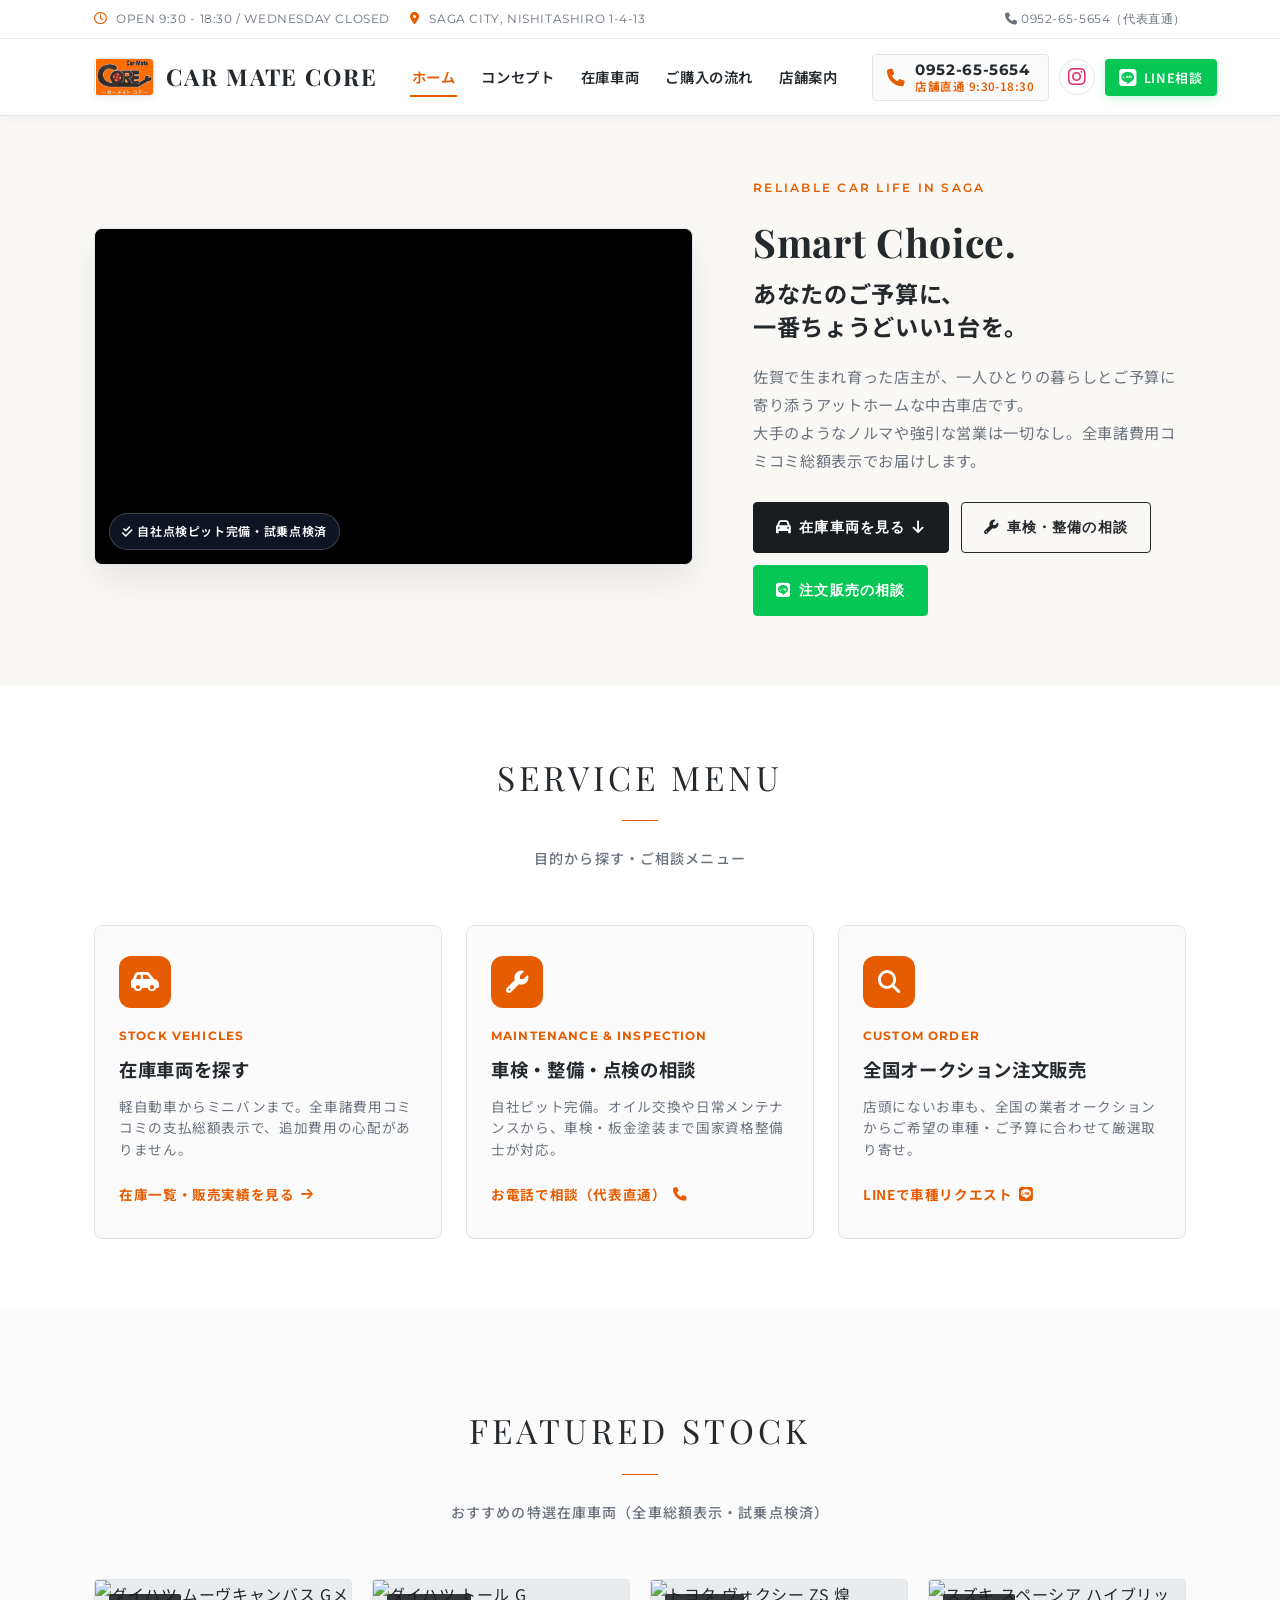
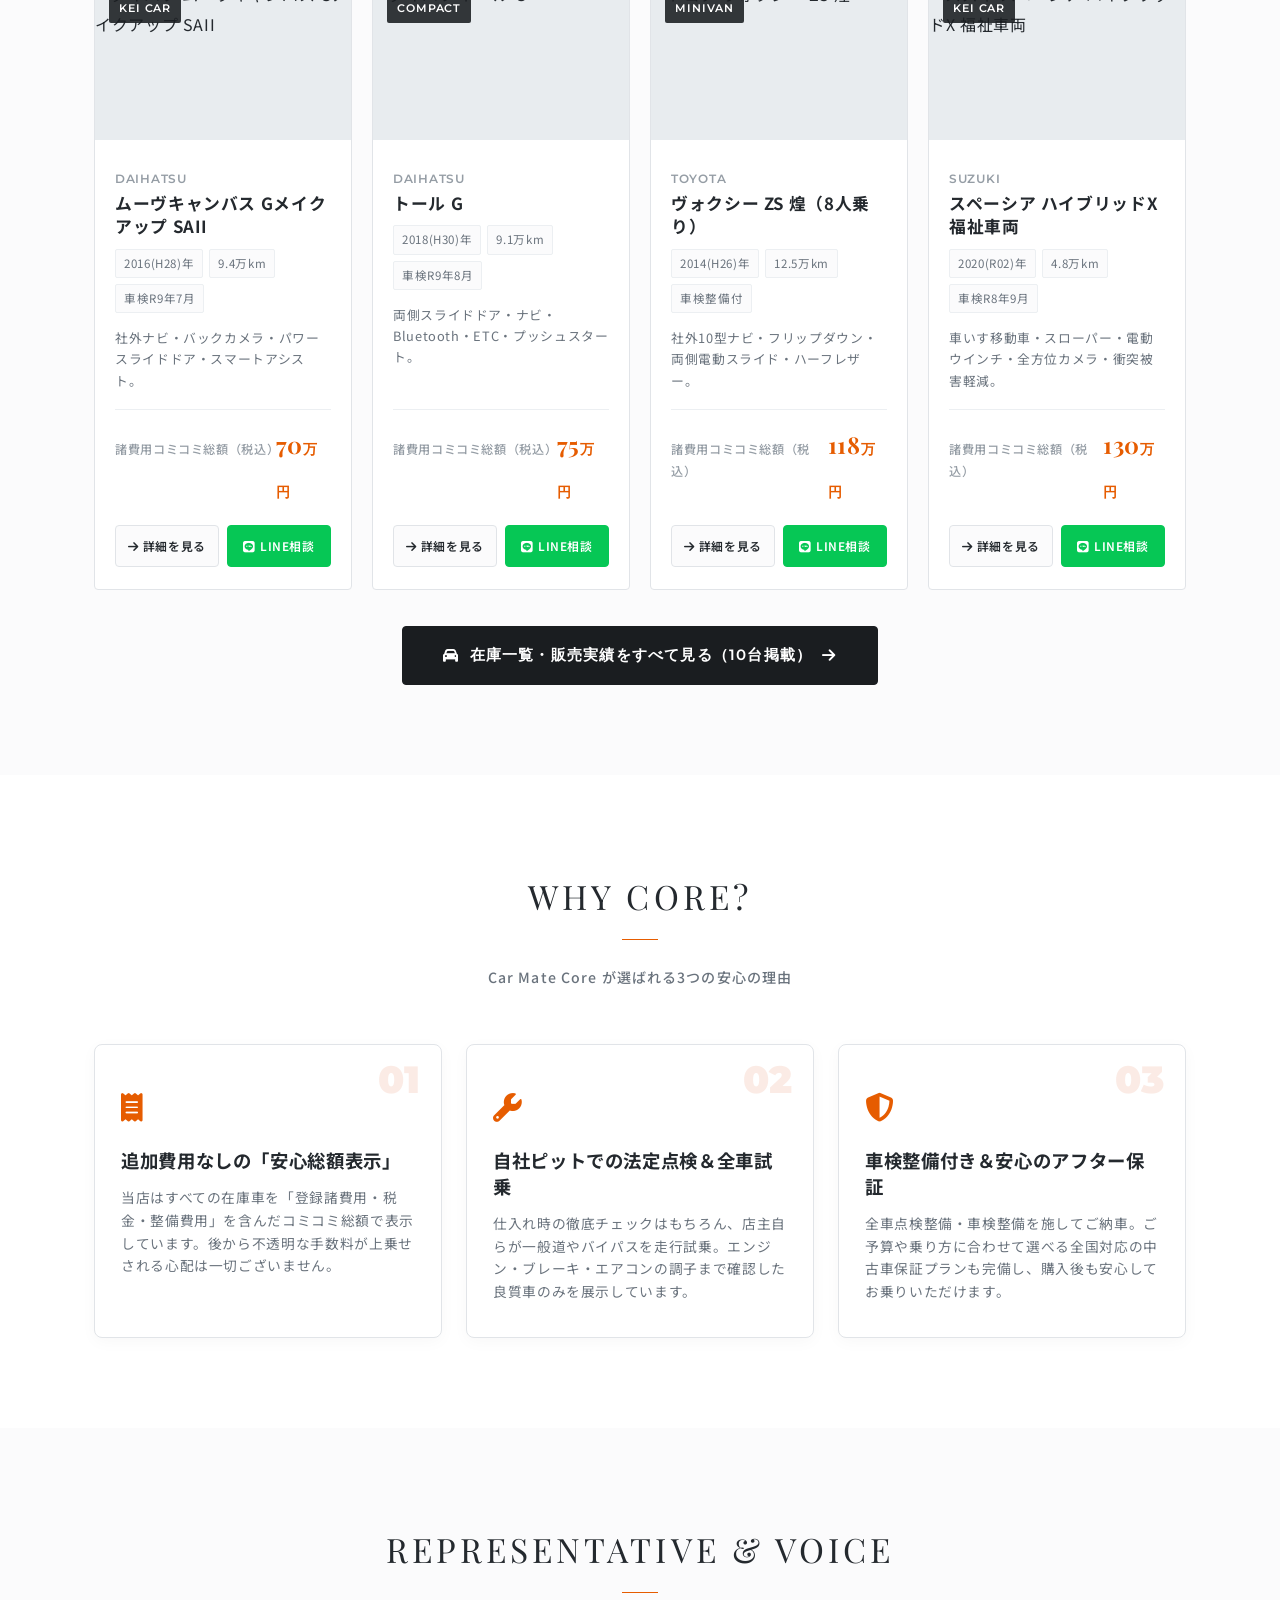
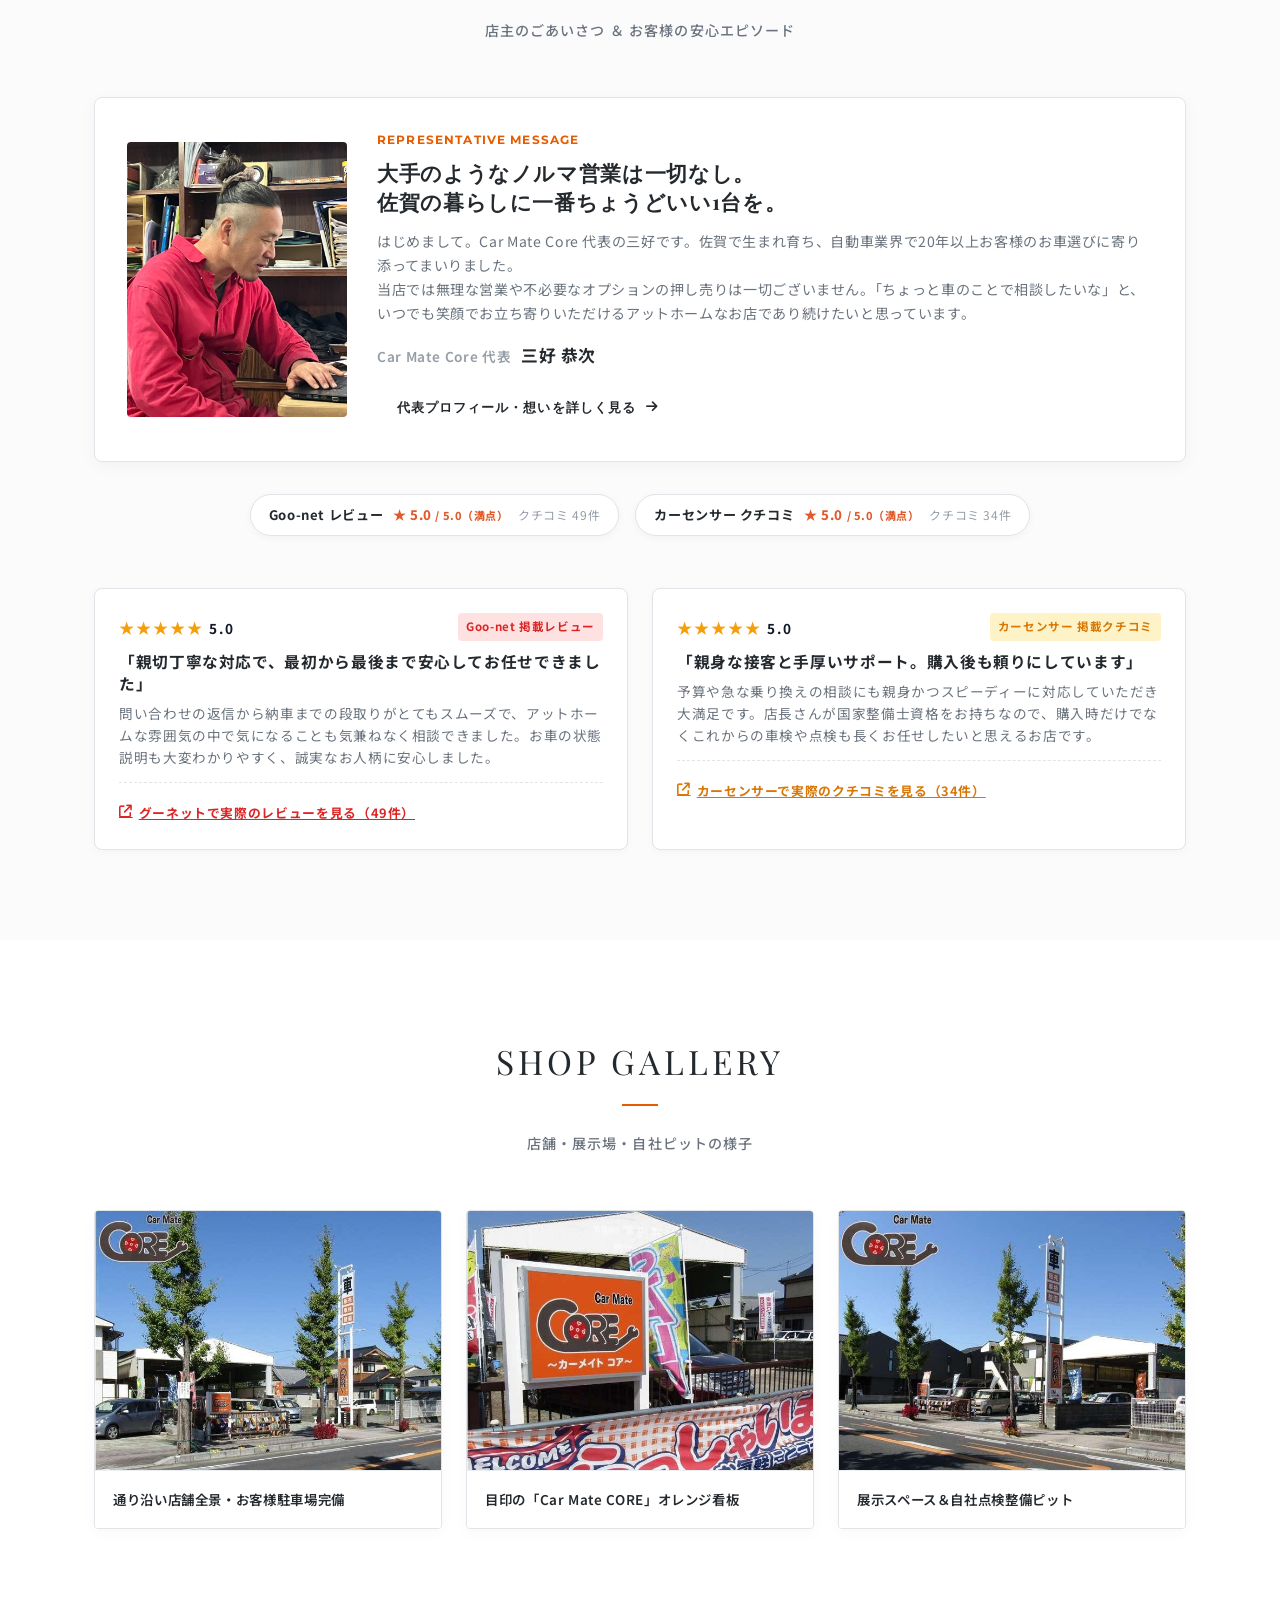
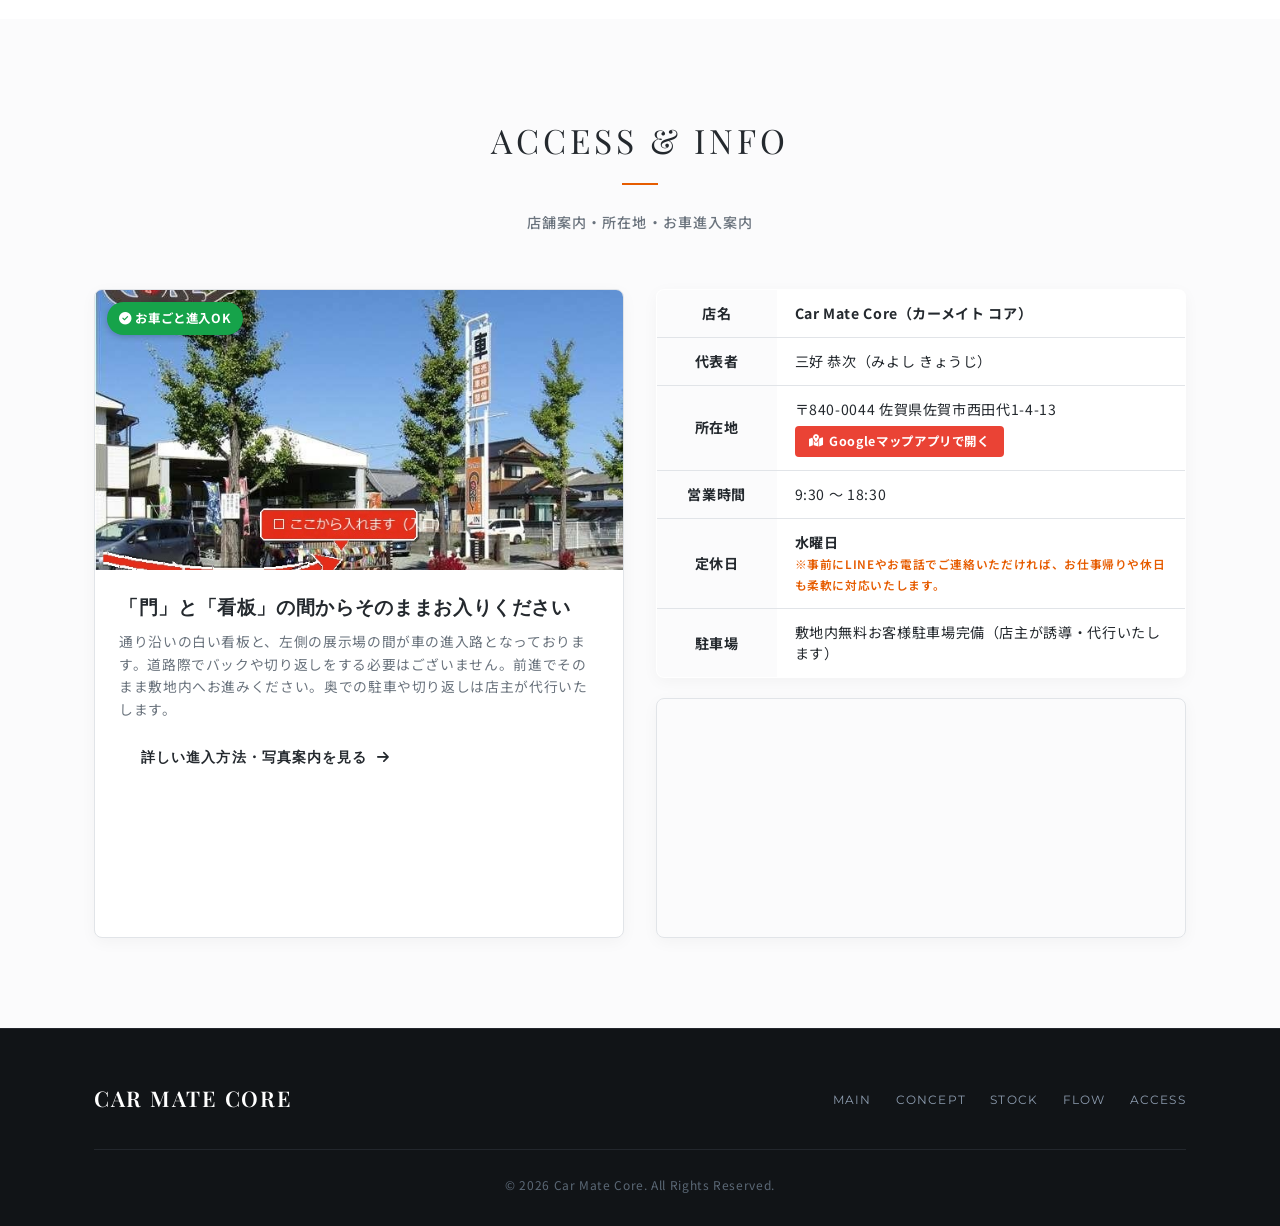
==== index.html @ 0ca4b958 "feat: unify navigation across all pages, fix PC sticky header, update phone to 0952-65-5654, and add" ====
<!DOCTYPE html>
<html lang="ja">
<head>
  <meta charset="UTF-8">
  <meta name="viewport" content="width=device-width, initial-scale=1.0">
  <title>Car Mate Core - 佐賀市の中古車販売・注文販売・車検整備</title>
  <meta name="description" content="佐賀市西田代のアットホームな中古車店 Car Mate Core（カーメイト コア）。軽自動車からファミリーカーまで、追加費用なしの安心総額と丁寧な自社点検整備でお届けします。">

  <!-- Google Fonts: Playfair Display (Serif), Montserrat (Sans), Noto Sans JP -->
  <link rel="preconnect" href="https://fonts.googleapis.com">
  <link rel="preconnect" href="https://fonts.gstatic.com" crossorigin>
  <link href="https://fonts.googleapis.com/css2?family=Montserrat:wght@300;400;500;600;700&family=Noto+Sans+JP:wght@300;400;500;700&family=Playfair+Display:ital,wght@0,400;0,600;0,700;1,400&display=swap" rel="stylesheet">

  <!-- Font Awesome 6 -->
  <link rel="stylesheet" href="https://cdnjs.cloudflare.com/ajax/libs/font-awesome/6.5.1/css/all.min.css">

  <style>

    /* Global Page Horizontal Wobble Lock */
    html, body {
      overflow-x: clip !important;
      max-width: 100% !important;
      width: 100% !important;
      overscroll-behavior-x: none !important;
    }


    /* Prevent page-level horizontal wobble / scroll bounce on mobile */
    html, body {
      overflow-x: clip !important;
      max-width: 100% !important;
      width: 100% !important;
      overscroll-behavior-x: none !important;
      touch-action: pan-y !important;
    }

    /* ========================================================
       Design Tokens & Variables (Minimal & Stylish / Reference: MOSAIC)
       ======================================================== */
    :root {
      --bg-main: #FFFFFF;
      --bg-sub: #FBFBFC;
      --bg-warm: #FAF8F5;
      --bg-dark: #1A1D20;
      
      --text-main: #24292E;
      --text-sub: #6A737D;
      --text-muted: #959DA5;
      --text-light: #FFFFFF;
      
      --accent: #E65C00;         /* Refined warm terracotta orange */
      --accent-hover: #CC5200;
      --accent-soft: #FFF4ED;
      
      --line: #E1E4E8;
      --line-subtle: #ECEFF2;
      
      --font-serif: 'Playfair Display', Georgia, serif;
      --font-en: 'Montserrat', sans-serif;
      --font-jp: 'Noto Sans JP', sans-serif;

      --container: 1140px;
      --radius-sm: 4px;
      --radius-md: 8px;
    }

    /* Base Reset */
    *, *::before, *::after {
      box-sizing: border-box;
      margin: 0;
      padding: 0;
    }

    html {
  scroll-padding-top: 90px;
  scroll-behavior: smooth;
      font-size: 16px;
      scroll-behavior: smooth;
      -webkit-font-smoothing: antialiased;
    }

    body {
      background-color: var(--bg-main);
      color: var(--text-main);
      font-family: var(--font-jp);
      font-weight: 400;
      line-height: 1.85;
      letter-spacing: 0.04em;
    }

    img, video {
      max-width: 100%;
      height: auto;
      display: block;
    }

    a {
      color: inherit;
      text-decoration: none;
      transition: all 0.25s ease;
    }

    ul, ol {
      list-style: none;
    }

    .container {
      width: 100%;
      max-width: var(--container);
      margin: 0 auto;
      padding: 0 24px;
    }

    /* Section Headers (Editorial Serif Style) */
    .section-header {
      text-align: center;
      margin-bottom: 54px;
    }

    .section-en-title {
      font-family: var(--font-serif);
      font-size: 2.1rem;
      font-weight: 400;
      letter-spacing: 0.12em;
      color: var(--text-main);
      text-transform: uppercase;
      margin-bottom: 10px;
      position: relative;
      display: inline-block;
    }

    .section-en-title::after {
      content: '';
      display: block;
      width: 36px;
      height: 1.5px;
      background: var(--accent);
      margin: 12px auto 0;
    }

    .section-jp-sub {
      font-size: 0.88rem;
      color: var(--text-sub);
      font-weight: 500;
      letter-spacing: 0.08em;
      margin-top: 14px;
    }

    /* Buttons */
    .btn {
      display: inline-flex;
      align-items: center;
      justify-content: center;
      gap: 10px;
      font-family: var(--font-en);
      font-size: 0.86rem;
      font-weight: 600;
      letter-spacing: 0.08em;
      padding: 14px 32px;
      border-radius: var(--radius-sm);
      transition: all 0.3s ease;
      cursor: pointer;
    }

    .btn-dark {
      background: var(--bg-dark);
      color: var(--text-light);
      border: 1px solid var(--bg-dark);
    }

    .btn-dark:hover {
      background: var(--accent);
      border-color: var(--accent);
      color: #fff;
    }

    .btn-outline-dark {
      background: transparent;
      color: var(--text-main);
      border: 1px solid var(--text-main);
    }

    .btn-outline-dark:hover {
      background: var(--text-main);
      color: #fff;
    }

    .btn-line {
      background: #06C755;
      color: #fff;
      border: 1px solid #06C755;
    }

    .btn-line:hover {
      background: #05AC49;
      border-color: #05AC49;
      color: #fff;
    }

    /* ========================================================
       Top Bar & Site Header
       ======================================================== */
    .top-bar {
      border-bottom: 1px solid var(--line-subtle);
      background: var(--bg-main);
      font-size: 0.76rem;
      color: var(--text-sub);
      padding: 8px 0;
      font-family: var(--font-en);
      letter-spacing: 0.05em;
    }

    .top-bar-inner {
      display: flex;
      justify-content: space-between;
      align-items: center;
    }

    .top-bar-info {
      display: flex;
      gap: 20px;
    }

    .top-bar-info span i {
      color: var(--accent);
      margin-right: 6px;
    }

    .site-header {
      background: var(--bg-main);
      position: sticky;
      top: 0;
      z-index: 1000;
      border-bottom: 1px solid var(--line);
      transition: all 0.3s ease;
    }

    .header-inner {
      display: flex;
      align-items: center;
      justify-content: space-between;
      height: 80px;
    }

    .brand-logo-wrap {
      display: flex;
      align-items: center;
      gap: 16px;
      text-decoration: none;
    }

    .brand-logo-img {
      height: 44px;
      width: auto;
      aspect-ratio: 709 / 446;
      object-fit: contain;
      border-radius: 4px;
      border: 1px solid var(--line);
      box-shadow: 0 2px 8px rgba(0,0,0,0.06);
    }

    .brand-title {
      font-family: var(--font-serif);
      font-size: 1.6rem;
      font-weight: 700;
      letter-spacing: 0.1em;
      color: var(--text-main);
      line-height: 1.15;
      white-space: nowrap;
    }

    .brand-subtitle {
      font-family: var(--font-en);
      font-size: 0.72rem;
      font-weight: 500;
      color: var(--text-sub);
      letter-spacing: 0.16em;
      text-transform: uppercase;
      display: block;
      margin-top: 2px;
    }

    /* Header Right Actions */
    .header-right-group {
      display: flex;
      align-items: center;
      gap: 14px;
    }

    /* Header Tel Box */
    .header-tel-box {
      display: flex;
      align-items: center;
      gap: 10px;
      text-decoration: none;
      padding: 7px 15px;
      border-radius: var(--radius-sm);
      border: 1px solid var(--line);
      background: var(--bg-sub);
      transition: all 0.25s ease;
    }

    .header-tel-box:hover {
      border-color: var(--accent);
      background: #FFFFFF;
    }

    .header-tel-icon {
      font-size: 1.1rem;
      color: var(--accent);
    }

    .header-tel-info {
      display: flex;
      flex-direction: column;
      line-height: 1.2;
    }

    .header-tel-num {
      font-family: var(--font-en);
      font-size: 1.05rem;
      font-weight: 700;
      color: var(--text-main);
      letter-spacing: 0.04em;
    }

    .header-tel-sub {
      font-size: 0.72rem;
      color: var(--accent);
      font-weight: 600;
      letter-spacing: 0.04em;
    }

    /* Instagram Button */
    .btn-header-insta {
      display: inline-flex;
      align-items: center;
      justify-content: center;
      width: 40px;
      height: 40px;
      border-radius: 50%;
      background: #FFFFFF;
      border: 1px solid var(--line);
      color: #E1306C;
      font-size: 1.25rem;
      transition: all 0.25s ease;
      text-decoration: none;
    }

    .btn-header-insta:hover {
      background: linear-gradient(45deg, #f09433 0%, #e6683c 25%, #dc2743 50%, #cc2366 75%, #bc1888 100%);
      color: #FFFFFF;
      border-color: transparent;
      box-shadow: 0 4px 14px rgba(225, 48, 108, 0.3);
      transform: translateY(-2px);
    }

    /* LINE Button */
    .btn-header-line {
      display: inline-flex;
      align-items: center;
      gap: 6px;
      padding: 9px 16px;
      font-size: 0.8rem;
      font-weight: 600;
      background: #06C755;
      color: #FFFFFF;
      border-radius: var(--radius-sm);
      text-decoration: none;
      transition: all 0.25s ease;
      box-shadow: 0 3px 10px rgba(6, 199, 85, 0.2);
    }

    .btn-header-line:hover {
      background: #05AB49;
      transform: translateY(-2px);
      box-shadow: 0 5px 16px rgba(6, 199, 85, 0.35);
      color: #FFFFFF;
    }

    /* Hamburger / Menu Button (Desktop & Mobile) */
    .header-menu-btn {
      display: inline-flex;
      align-items: center;
      gap: 9px;
      background: var(--bg-dark);
      color: #FFFFFF;
      border: 1px solid var(--bg-dark);
      padding: 9px 16px;
      border-radius: var(--radius-sm);
      cursor: pointer;
      font-family: var(--font-en);
      font-size: 0.8rem;
      font-weight: 600;
      letter-spacing: 0.1em;
      transition: all 0.25s ease;
    }

    .header-menu-btn:hover {
      background: var(--accent);
      border-color: var(--accent);
      transform: translateY(-2px);
    }

    .header-menu-bars {
      width: 17px;
      height: 12px;
      display: flex;
      flex-direction: column;
      justify-content: space-between;
    }

    .header-menu-bars span {
      display: block;
      width: 100%;
      height: 2px;
      background: #FFFFFF;
      border-radius: 1px;
      transition: all 0.25s ease;
    }

    /* Drawer Menu */
    .mobile-drawer {
      display: block;
      position: fixed;
      top: 0;
      right: -100%;
      width: 86%;
      max-width: 400px;
      height: 100%;
      background: #FFFFFF;
      z-index: 2000;
      box-shadow: -6px 0 32px rgba(0,0,0,0.15);
      transition: right 0.35s cubic-bezier(0.4, 0, 0.2, 1);
      padding: 28px 24px;
      overflow-y: auto;
    }

    .mobile-drawer.open {
      right: 0;
    }

    .drawer-overlay {
      display: none;
      position: fixed;
      inset: 0;
      background: rgba(0,0,0,0.5);
      z-index: 1999;
      opacity: 0;
      transition: opacity 0.3s ease;
    }

    .drawer-overlay.active {
      display: block;
      opacity: 1;
    }

    .drawer-header {
      display: flex;
      align-items: center;
      justify-content: space-between;
      padding-bottom: 16px;
      border-bottom: 1px solid var(--line);
    }

    .drawer-brand {
      font-family: var(--font-serif);
      font-size: 1.25rem;
      font-weight: 700;
      letter-spacing: 0.08em;
      color: var(--text-main);
    }

    .drawer-close-btn {
      background: none;
      border: none;
      font-size: 1.8rem;
      color: var(--text-sub);
      cursor: pointer;
      line-height: 1;
      padding: 0 4px;
      transition: color 0.2s ease;
    }

    .drawer-close-btn:hover {
      color: var(--accent);
    }

    .drawer-nav-list {
      margin-top: 18px;
      display: flex;
      flex-direction: column;
      gap: 6px;
    }

    .drawer-nav-link {
      display: flex;
      align-items: baseline;
      justify-content: space-between;
      padding: 10px 4px;
      border-bottom: 1px solid var(--line-subtle);
      text-decoration: none;
      transition: all 0.2s ease;
    }

    .drawer-nav-link .en {
      font-family: var(--font-en);
      font-size: 0.92rem;
      font-weight: 700;
      letter-spacing: 0.06em;
      color: var(--text-main);
    }

    .drawer-nav-link .jp {
      font-size: 0.78rem;
      font-weight: 500;
      color: var(--text-sub);
      letter-spacing: 0.02em;
    }

    .drawer-nav-link:hover .en,
    .drawer-nav-link:hover .jp {
      color: var(--accent);
    }

    .drawer-bottom-card {
      margin-top: 24px;
      padding-top: 20px;
      border-top: 1px solid var(--line);
      display: flex;
      flex-direction: column;
      gap: 12px;
    }

    .drawer-tel-card {
      background: var(--bg-sub);
      border: 1px solid var(--line);
      border-radius: var(--radius-sm);
      padding: 12px 14px;
      text-align: center;
    }

    /* Links Section in Drawer */
    .drawer-links-section {
      margin-top: 24px;
      padding-top: 20px;
      border-top: 1px solid var(--line);
    }

    .drawer-section-title {
      display: flex;
      flex-direction: column;
      gap: 2px;
      margin-bottom: 12px;
    }

    .drawer-section-title span:first-child {
      font-family: var(--font-en);
      font-size: 0.72rem;
      font-weight: 700;
      letter-spacing: 0.12em;
      color: var(--text-muted);
      text-transform: uppercase;
    }

    .drawer-section-title .sub {
      font-size: 0.8rem;
      font-weight: 700;
      color: var(--text-main);
      letter-spacing: 0.04em;
    }

    .drawer-links-grid {
      display: flex;
      flex-direction: column;
      gap: 9px;
    }

    .drawer-link-card {
      display: flex;
      align-items: center;
      gap: 12px;
      padding: 10px 14px;
      border-radius: var(--radius-sm);
      border: 1px solid var(--line);
      background: var(--bg-main);
      text-decoration: none;
      transition: all 0.25s ease;
    }

    .drawer-link-card:hover {
      border-color: var(--accent);
      transform: translateX(4px);
      box-shadow: 0 4px 12px rgba(0,0,0,0.06);
    }

    .drawer-link-card .link-icon {
      width: 36px;
      height: 36px;
      border-radius: 8px;
      display: flex;
      align-items: center;
      justify-content: center;
      font-size: 1.15rem;
      flex-shrink: 0;
    }

    .drawer-link-card.line-card .link-icon { background: #06C755; color: #fff; }
    .drawer-link-card.insta-card .link-icon { background: linear-gradient(45deg, #f09433, #dc2743, #bc1888); color: #fff; }
    .drawer-link-card.goo-card .link-icon { background: #E60012; color: #fff; }
    .drawer-link-card.sensor-card .link-icon { background: #FF5A00; color: #fff; }
    .drawer-link-card.stamp-card .link-icon { background: #8B5CF6; color: #fff; }

    .drawer-link-card .link-info {
      flex: 1;
      display: flex;
      flex-direction: column;
      line-height: 1.25;
    }

    .drawer-link-card .link-name {
      font-size: 0.82rem;
      font-weight: 700;
      color: var(--text-main);
      letter-spacing: 0.02em;
    }

    .drawer-link-card .link-desc {
      font-size: 0.68rem;
      color: var(--text-sub);
    }

    .drawer-link-card .link-arrow {
      font-size: 0.72rem;
      color: var(--text-muted);
      transition: transform 0.2s ease;
    }

    .drawer-link-card:hover .link-arrow {
      color: var(--accent);
      transform: translate(2px, -2px);
    }

    .stamp-badge {
      display: inline-block;
      font-size: 0.62rem;
      font-weight: 700;
      color: #8B5CF6;
      background: #F3E8FF;
      padding: 1px 6px;
      border-radius: 9999px;
      width: fit-content;
      margin-bottom: 2px;
    }

    /* ========================================================
       Hero Stage (Minimalist Elegant Framing)
       ======================================================== */
    .hero-section {
      padding: 60px 0 70px;
      background: var(--bg-warm);
      position: relative;
    }

    .hero-grid {
      display: grid;
      grid-template-columns: 1.15fr 0.85fr;
      gap: 50px;
      align-items: center;
    }

    .hero-video-frame {
      position: relative;
      aspect-ratio: 16 / 9;
      border-radius: var(--radius-md);
      overflow: hidden;
      background: #000;
      box-shadow: 0 16px 36px rgba(0,0,0,0.08);
      border: 1px solid var(--line);
      cursor: pointer;
      user-select: none;
    }

    .hero-video-frame video {
      width: 100%;
      height: 100%;
      object-fit: cover;
      display: block;
    }

    .hero-content {
      padding-left: 10px;
    }

    .hero-eyebrow {
      font-family: var(--font-en);
      font-size: 0.78rem;
      font-weight: 600;
      letter-spacing: 0.18em;
      color: var(--accent);
      text-transform: uppercase;
      margin-bottom: 16px;
      display: block;
    }

    .hero-lead-title {
      font-family: var(--font-serif);
      font-size: 2.45rem;
      line-height: 1.35;
      color: var(--text-main);
      font-weight: 700;
      margin-bottom: 18px;
    }

    .hero-lead-title span {
      display: block;
      font-family: var(--font-jp);
      font-size: 1.45rem;
      font-weight: 700;
      line-height: 1.45;
      margin-top: 8px;
      color: var(--text-main);
      word-break: keep-all;
      overflow-wrap: anywhere;
    }

    .hero-description {
      font-size: 0.95rem;
      color: var(--text-sub);
      line-height: 1.85;
      margin-bottom: 28px;
    }

    .hero-merit-list {
      display: flex;
      flex-wrap: wrap;
      gap: 12px;
      margin-bottom: 32px;
    }

    .hero-merit-item {
      font-size: 0.82rem;
      color: var(--text-main);
      background: var(--bg-main);
      border: 1px solid var(--line);
      padding: 6px 14px;
      border-radius: var(--radius-sm);
      display: flex;
      align-items: center;
      gap: 6px;
    }

    .hero-merit-item i {
      color: var(--accent);
      font-size: 0.75rem;
    }

    .hero-buttons {
      display: flex;
      gap: 14px;
      flex-wrap: wrap;
    }

    /* ========================================================
       Concept / About Section (Editorial Layout)
       ======================================================== */
    .section-padding {
      padding: 90px 0;
    }

    .about-story-grid {
      display: grid;
      grid-template-columns: 1fr 1.1fr;
      gap: 60px;
      align-items: center;
    }

    .about-photo-wrap {
      position: relative;
    }

    .about-main-photo {
      width: 100%;
      border-radius: var(--radius-md);
      box-shadow: 0 12px 30px rgba(0,0,0,0.06);
      aspect-ratio: 4 / 3;
      object-fit: cover;
    }

    .about-badge-card {
      position: absolute;
      bottom: -20px;
      right: 20px;
      background: var(--bg-main);
      padding: 18px 24px;
      border-radius: var(--radius-sm);
      box-shadow: 0 8px 24px rgba(0,0,0,0.08);
      border: 1px solid var(--line-subtle);
      text-align: center;
    }

    .about-badge-card .num {
      font-family: var(--font-serif);
      font-size: 1.8rem;
      font-weight: 700;
      color: var(--accent);
      line-height: 1;
    }

    .about-badge-card .txt {
      font-size: 0.74rem;
      color: var(--text-sub);
      font-weight: 600;
      margin-top: 4px;
      letter-spacing: 0.05em;
    }

    .about-text-content h3 {
      font-family: var(--font-serif);
      font-size: 1.6rem;
      font-weight: 600;
      color: var(--text-main);
      margin-bottom: 20px;
      line-height: 1.45;
    }

    .about-text-content p {
      font-size: 0.94rem;
      color: var(--text-sub);
      line-height: 1.9;
      margin-bottom: 18px;
    }

    /* 3 Commitments (Minimal Cards) */
    .commitments-row {
      display: grid;
      grid-template-columns: repeat(3, 1fr);
      gap: 24px;
      margin-top: 60px;
    }

    .commit-box {
      background: var(--bg-main);
      border: 1px solid var(--line);
      border-radius: var(--radius-sm);
      padding: 32px 26px;
      transition: all 0.25s ease;
    }

    .commit-box:hover {
      border-color: var(--text-main);
      transform: translateY(-3px);
      box-shadow: 0 10px 24px rgba(0,0,0,0.05);
    }

    .commit-num {
      font-family: var(--font-serif);
      font-size: 1.8rem;
      color: var(--accent);
      margin-bottom: 12px;
      font-weight: 600;
    }

    .commit-box h4 {
      font-size: 1.05rem;
      font-weight: 700;
      margin-bottom: 12px;
      color: var(--text-main);
    }

    .commit-box p {
      font-size: 0.85rem;
      color: var(--text-sub);
      line-height: 1.75;
    }

    /* ========================================================
       Representative Profile Section
       ======================================================== */
    .profile-section {
      padding: 90px 0;
      background: var(--bg-main);
      border-top: 1px solid var(--line);
    }

    .profile-grid {
      display: grid;
      grid-template-columns: 0.85fr 1.15fr;
      gap: 56px;
      align-items: start;
      margin-top: 48px;
    }

    .profile-visual-card {
      background: var(--bg-warm);
      border: 1px solid var(--line);
      border-radius: var(--radius-md);
      padding: 24px;
      box-shadow: 0 4px 20px rgba(0,0,0,0.04);
    }

    .profile-main-photo-wrap {
      width: 100%;
      aspect-ratio: 1 / 1;
      border-radius: var(--radius-sm);
      overflow: hidden;
      border: 1px solid var(--line);
      margin-bottom: 20px;
    }

    .profile-main-photo-wrap img {
      width: 100%;
      height: 100%;
      object-fit: cover;
    }

    .profile-meta-header {
      border-bottom: 1px solid var(--line);
      padding-bottom: 14px;
      margin-bottom: 16px;
    }

    .profile-role-badge {
      font-size: 0.72rem;
      font-weight: 700;
      letter-spacing: 0.12em;
      color: var(--accent);
      text-transform: uppercase;
      display: block;
      margin-bottom: 4px;
    }

    .profile-name-row {
      display: flex;
      align-items: baseline;
      gap: 12px;
    }

    .profile-name-jp {
      font-size: 1.45rem;
      font-weight: 700;
      color: var(--text-main);
      letter-spacing: 0.06em;
    }

    .profile-name-en {
      font-family: var(--font-en);
      font-size: 0.84rem;
      color: var(--text-muted);
      letter-spacing: 0.08em;
    }

    .profile-data-list {
      display: flex;
      flex-direction: column;
      gap: 12px;
      font-size: 0.84rem;
    }

    .profile-data-item {
      display: flex;
      gap: 12px;
      line-height: 1.5;
    }

    .profile-data-label {
      width: 60px;
      font-weight: 700;
      color: var(--text-sub);
      flex-shrink: 0;
    }

    .profile-data-value {
      color: var(--text-main);
      flex: 1;
    }

    /* Celica Mini Showcase */
    .profile-celica-box {
      margin-top: 18px;
      padding-top: 16px;
      border-top: 1px dashed var(--line);
      display: flex;
      align-items: center;
      gap: 14px;
      background: #FFFFFF;
      padding: 12px;
      border-radius: var(--radius-sm);
      border: 1px solid var(--line);
    }

    .profile-celica-img {
      width: 72px;
      height: 52px;
      border-radius: 4px;
      object-fit: cover;
      border: 1px solid var(--line);
      flex-shrink: 0;
    }

    .profile-celica-info {
      line-height: 1.35;
    }

    .profile-celica-tag {
      font-size: 0.65rem;
      font-weight: 700;
      color: var(--accent);
      text-transform: uppercase;
      letter-spacing: 0.06em;
      display: block;
    }

    .profile-celica-title {
      font-size: 0.82rem;
      font-weight: 700;
      color: var(--text-main);
    }

    .profile-celica-desc {
      font-size: 0.7rem;
      color: var(--text-sub);
    }

    /* Profile Message (Right Column) */
    .profile-message-wrap {
      padding-top: 8px;
    }

    .profile-lead-eyebrow {
      font-family: var(--font-en);
      font-size: 0.78rem;
      font-weight: 700;
      letter-spacing: 0.16em;
      color: var(--accent);
      text-transform: uppercase;
      display: block;
      margin-bottom: 8px;
    }

    .profile-lead-title {
      font-size: 1.45rem;
      font-weight: 700;
      line-height: 1.5;
      color: var(--text-main);
      margin-bottom: 24px;
    }

    .profile-lead-title span {
      display: block;
      color: var(--accent);
    }

    .profile-message-body {
      font-size: 0.94rem;
      line-height: 1.95;
      color: var(--text-sub);
      display: flex;
      flex-direction: column;
      gap: 18px;
    }

    .profile-message-body p {
      margin: 0;
    }

    .profile-message-body strong {
      color: var(--text-main);
      font-weight: 700;
    }

    .profile-sign-row {
      margin-top: 32px;
      padding-top: 24px;
      border-top: 1px solid var(--line);
      display: flex;
      align-items: center;
      justify-content: flex-end;
      gap: 12px;
    }

    .profile-sign-name {
      font-size: 1.05rem;
      font-weight: 700;
      color: var(--text-main);
      letter-spacing: 0.08em;
    }

    .profile-sign-role {
      font-size: 0.82rem;
      color: var(--text-sub);
      margin-right: 8px;
    }

    /* ========================================================
       Stock Cars (Gallery Style)
       ======================================================== */
    .bg-sub {
      background: var(--bg-sub);
    }

    .stock-grid {
      display: grid;
      grid-template-columns: repeat(3, 1fr);
      gap: 28px;
    }

    .stock-card {
      background: var(--bg-main);
      border: 1px solid var(--line);
      border-radius: var(--radius-sm);
      overflow: hidden;
      transition: all 0.3s ease;
      display: flex;
      flex-direction: column;
    }

    .stock-card:hover {
      box-shadow: 0 12px 32px rgba(0,0,0,0.08);
      transform: translateY(-4px);
    }

    .stock-img-wrap {
      width: 100%;
      aspect-ratio: 16 / 10;
      background: #E8ECEF;
      position: relative;
      overflow: hidden;
    }

    .stock-img-wrap img {
      width: 100%;
      height: 100%;
      object-fit: cover;
      transition: transform 0.4s ease;
    }

    .stock-card:hover .stock-img-wrap img {
      transform: scale(1.05);
    }

    .stock-category-tag {
      position: absolute;
      top: 14px;
      left: 14px;
      background: rgba(26, 29, 32, 0.88);
      color: #fff;
      font-family: var(--font-en);
      font-size: 0.70rem;
      font-weight: 600;
      letter-spacing: 0.08em;
      padding: 4px 10px;
      border-radius: 2px;
      text-transform: uppercase;
    }

    .stock-body {
      padding: 22px 20px;
      flex: 1;
      display: flex;
      flex-direction: column;
      justify-content: space-between;
    }

    .stock-title {
      font-size: 1.05rem;
      font-weight: 700;
      color: var(--text-main);
      margin-bottom: 8px;
      line-height: 1.4;
    }

    .stock-feature {
      font-size: 0.82rem;
      color: var(--text-sub);
      line-height: 1.6;
      margin-bottom: 18px;
    }

    .stock-price-row {
      display: flex;
      align-items: baseline;
      justify-content: space-between;
      border-top: 1px solid var(--line-subtle);
      padding-top: 14px;
    }

    .stock-price-label {
      font-size: 0.76rem;
      color: var(--text-muted);
      font-weight: 500;
    }

    .stock-price-value {
      font-family: var(--font-serif);
      font-size: 1.35rem;
      font-weight: 700;
      color: var(--accent);
    }

    /* ========================================================
       Order System (Auction Custom Order)
       ======================================================== */
    .order-box {
      background: var(--bg-main);
      border: 1px solid var(--line);
      border-radius: var(--radius-md);
      padding: 48px 40px;
      box-shadow: 0 4px 20px rgba(0,0,0,0.03);
    }

    .order-header-text {
      max-width: 720px;
      margin: 0 auto 40px;
      text-align: center;
      font-size: 0.94rem;
      color: var(--text-sub);
      line-height: 1.85;
    }

    .order-step-grid {
      display: grid;
      grid-template-columns: repeat(3, 1fr);
      gap: 24px;
    }

    .order-step-item {
      background: var(--bg-warm);
      border-radius: var(--radius-sm);
      padding: 28px 22px;
      text-align: center;
      position: relative;
    }

    .order-step-num {
      font-family: var(--font-serif);
      font-size: 1.25rem;
      font-weight: 700;
      color: var(--accent);
      margin-bottom: 10px;
    }

    .order-step-item h4 {
      font-size: 0.98rem;
      font-weight: 700;
      margin-bottom: 8px;
      color: var(--text-main);
    }

    .order-step-item p {
      font-size: 0.82rem;
      color: var(--text-sub);
      line-height: 1.65;
    }

    /* ========================================================
       Services (Minimal 4 Grid)
       ======================================================== */
    .service-grid {
      display: grid;
      grid-template-columns: repeat(4, 1fr);
      gap: 20px;
    }

    .service-card {
      background: var(--bg-main);
      border: 1px solid var(--line);
      border-radius: var(--radius-sm);
      padding: 36px 20px;
      text-align: center;
      transition: all 0.25s ease;
    }

    .service-card:hover {
      border-color: var(--text-main);
      transform: translateY(-3px);
    }

    .service-icon {
      font-size: 2.2rem;
      color: var(--text-main);
      margin-bottom: 18px;
      transition: color 0.25s ease;
    }

    .service-card:hover .service-icon {
      color: var(--accent);
    }

    .service-card h4 {
      font-size: 1rem;
      font-weight: 700;
      margin-bottom: 10px;
      color: var(--text-main);
    }

    .service-card p {
      font-size: 0.82rem;
      color: var(--text-sub);
      line-height: 1.65;
    }

    /* ========================================================
       Shop Photo Gallery (Clean Grid)
       ======================================================== */
    .gallery-grid {
      display: grid;
      grid-template-columns: repeat(3, 1fr);
      gap: 24px;
    }

    .gallery-item {
      border-radius: var(--radius-sm);
      overflow: hidden;
      border: 1px solid var(--line);
      background: var(--bg-main);
      box-shadow: 0 4px 14px rgba(0,0,0,0.03);
    }

    .gallery-item-img {
      width: 100%;
      aspect-ratio: 4 / 3;
      object-fit: cover;
      display: block;
      transition: transform 0.35s ease;
    }

    .gallery-item:hover .gallery-item-img {
      transform: scale(1.04);
    }

    .gallery-item-caption {
      padding: 16px 18px;
      font-size: 0.84rem;
      color: var(--text-main);
      font-weight: 600;
      border-top: 1px solid var(--line-subtle);
      background: var(--bg-main);
    }

    /* ========================================================
       Access & Contact Section
       ======================================================== */
    .access-grid {
      display: grid;
      grid-template-columns: 1fr 1fr;
      gap: 36px;
      background: var(--bg-main);
      border: 1px solid var(--line);
      border-radius: var(--radius-md);
      overflow: hidden;
      padding: 36px;
    }

    .access-table {
      width: 100%;
      border-collapse: collapse;
      font-size: 0.88rem;
    }

    .access-table th {
      width: 90px;
      padding: 14px 10px 14px 0;
      color: var(--text-sub);
      font-weight: 600;
      border-bottom: 1px solid var(--line-subtle);
      vertical-align: top;
      white-space: nowrap;
    }

    .access-table td {
      padding: 14px 0;
      color: var(--text-main);
      border-bottom: 1px solid var(--line-subtle);
    }

    .access-map-frame {
      border-radius: var(--radius-sm);
      overflow: hidden;
      border: 1px solid var(--line);
      height: 100%;
      min-height: 280px;
    }

    .access-map-frame iframe {
      width: 100%;
      height: 100%;
      border: 0;
      display: block;
    }

    /* ========================================================
       CTA Banner
       ======================================================== */
    .stylish-cta-banner {
      background: var(--bg-dark);
      color: var(--text-light);
      padding: 70px 0;
      text-align: center;
      position: relative;
    }

    .stylish-cta-banner .en-sub {
      font-family: var(--font-serif);
      font-size: 1.1rem;
      letter-spacing: 0.18em;
      color: #D1D5DB;
      text-transform: uppercase;
      margin-bottom: 10px;
      display: block;
    }

    .stylish-cta-banner h2 {
      font-size: 1.85rem;
      font-weight: 700;
      margin-bottom: 16px;
      line-height: 1.4;
    }

    .stylish-cta-banner p {
      font-size: 0.94rem;
      color: #A0AEC0;
      margin-bottom: 32px;
      max-width: 620px;
      margin-left: auto;
      margin-right: auto;
    }

    .cta-button-group {
      display: flex;
      justify-content: center;
      gap: 16px;
      flex-wrap: wrap;
    }

    /* ========================================================
       Footer
       ======================================================== */
    .site-footer {
      background: #111417;
      color: #8C9BAE;
      font-size: 0.82rem;
      padding: 50px 0 30px;
      border-top: 1px solid #23272D;
    }

    .footer-inner {
      display: flex;
      justify-content: space-between;
      align-items: center;
      flex-wrap: wrap;
      gap: 20px;
      padding-bottom: 30px;
      border-bottom: 1px solid #23272D;
      margin-bottom: 24px;
    }

    .footer-brand {
      font-family: var(--font-serif);
      font-size: 1.35rem;
      color: #fff;
      font-weight: 600;
      letter-spacing: 0.08em;
    }

    .footer-nav {
      display: flex;
      gap: 24px;
      font-family: var(--font-en);
      font-size: 0.78rem;
      letter-spacing: 0.1em;
      text-transform: uppercase;
    }

    .footer-nav a:hover {
      color: #fff;
    }

    .footer-copy {
      text-align: center;
      font-size: 0.75rem;
      color: #5B6876;
    }

    /* ========================================================
       Responsive Styles (Mobile & Tablet)
       ======================================================== */
    @media (max-width: 991px) {
      .top-bar {
        display: none;
      }

      .site-header .container.header-inner {
        padding: 0 10px;
        height: 60px;
        gap: 8px;
      }

      .brand-logo-wrap {
        gap: 8px;
      }

      .brand-logo-img {
        height: 32px;
        width: auto;
      }

      .brand-title {
        font-size: 1.05rem;
        letter-spacing: 0.04em;
        white-space: nowrap;
      }

      .header-right-group {
        gap: 5px;
      }

      .header-tel-box {
        display: none;
      }

      .btn-header-insta {
        width: 32px;
        height: 32px;
        font-size: 1.05rem;
      }

      .btn-header-line {
        padding: 6px 9px;
        font-size: 0.72rem;
      }

      .btn-header-line span {
        display: none;
      }

      .header-menu-btn {
        padding: 7px 9px;
        font-size: 0.72rem;
        gap: 5px;
      }

      .header-menu-btn .header-menu-text {
        display: none;
      }

      .hero-grid {
        grid-template-columns: 1fr;
        gap: 30px;
      }

      .about-story-grid {
        grid-template-columns: 1fr;
        gap: 36px;
      }

      .profile-grid {
        grid-template-columns: 1fr;
        gap: 36px;
      }

      .commitments-row {
        grid-template-columns: 1fr;
        gap: 16px;
      }

      .stock-grid {
        grid-template-columns: 1fr;
        gap: 20px;
      }

      .order-step-grid {
        grid-template-columns: 1fr;
        gap: 16px;
      }

      .service-grid {
        grid-template-columns: 1fr 1fr;
        gap: 14px;
      }

      .gallery-grid {
        grid-template-columns: 1fr;
        gap: 16px;
      }

      .access-grid {
        grid-template-columns: 1fr;
        padding: 24px;
        gap: 24px;
      }

      .access-table th,
      .access-table td {
        display: block;
        width: 100% !important;
        white-space: normal !important;
        box-sizing: border-box;
      }

      .access-table th {
        border-bottom: none;
        color: var(--accent);
        padding: 12px 0 2px;
        font-size: 0.82rem;
      }

      .access-table td {
        padding: 2px 0 12px;
        border-bottom: 1px solid var(--line-subtle);
      }

      .pc-only {
        display: none !important;
      }

      @media (max-width: 767px) {
        .service-grid {
          grid-template-columns: 1fr;
          gap: 16px;
        }
      }

      .hero-lead-title {
        font-size: 1.85rem;
      }

      .hero-lead-title span {
        font-size: 1.15rem;
        line-height: 1.5;
      }

      .section-en-title {
        font-size: 1.7rem;
      }
    }

    /* ==========================================================================
       3-CARD PORTAL NAVIGATION (Concept, Stock, Flow)
       ========================================================================== */
    .portal-nav-section {
      background: var(--bg-main);
      padding: 70px 0 90px;
    }

    .portal-cards-grid {
      display: grid;
      grid-template-columns: repeat(3, 1fr);
      gap: 28px;
      margin-top: 30px;
    }

    .portal-nav-card {
      position: relative;
      display: flex;
      flex-direction: column;
      justify-content: center;
      align-items: center;
      min-height: 420px;
      border-radius: var(--radius-md);
      overflow: hidden;
      text-decoration: none;
      box-shadow: 0 10px 30px rgba(0, 0, 0, 0.08);
      border: 1px solid rgba(0, 0, 0, 0.06);
      transition: transform 0.4s cubic-bezier(0.165, 0.84, 0.44, 1), box-shadow 0.4s ease;
    }

    .portal-nav-card:hover {
      transform: translateY(-8px);
      box-shadow: 0 22px 45px rgba(0, 0, 0, 0.18);
    }

    .portal-card-bg {
      position: absolute;
      inset: 0;
      background-size: cover;
      background-position: center;
      transition: transform 0.7s cubic-bezier(0.165, 0.84, 0.44, 1);
    }

    .portal-nav-card:hover .portal-card-bg {
      transform: scale(1.08);
    }

    .portal-card-overlay {
      position: absolute;
      inset: 0;
      background: linear-gradient(180deg, rgba(18, 22, 28, 0.45) 0%, rgba(18, 22, 28, 0.72) 100%);
      transition: background 0.4s ease;
    }

    .portal-nav-card:hover .portal-card-overlay {
      background: linear-gradient(180deg, rgba(18, 22, 28, 0.35) 0%, rgba(18, 22, 28, 0.82) 100%);
    }

    .portal-card-content {
      position: relative;
      z-index: 2;
      text-align: center;
      padding: 32px 24px;
      color: #FFFFFF;
      display: flex;
      flex-direction: column;
      align-items: center;
      width: 100%;
    }

    .portal-card-en {
      font-family: var(--font-en);
      font-size: 2.1rem;
      font-weight: 800;
      letter-spacing: 0.16em;
      color: #FFFFFF;
      text-transform: uppercase;
      margin-bottom: 8px;
      text-shadow: 0 2px 10px rgba(0,0,0,0.5);
    }

    .portal-card-jp {
      font-family: var(--font-serif);
      font-size: 1.2rem;
      font-weight: 700;
      letter-spacing: 0.08em;
      color: #F9FAFB;
      margin-bottom: 14px;
      text-shadow: 0 2px 8px rgba(0,0,0,0.5);
    }

    .portal-card-desc {
      font-size: 0.84rem;
      line-height: 1.65;
      color: rgba(255, 255, 255, 0.9);
      margin-bottom: 24px;
      text-shadow: 0 1px 4px rgba(0,0,0,0.6);
      max-width: 320px;
    }

    .portal-card-pill {
      display: inline-flex;
      align-items: center;
      gap: 8px;
      font-family: var(--font-sans);
      font-size: 0.82rem;
      font-weight: 600;
      letter-spacing: 0.06em;
      color: #FFFFFF;
      background: rgba(255, 255, 255, 0.18);
      backdrop-filter: blur(8px);
      -webkit-backdrop-filter: blur(8px);
      border: 1px solid rgba(255, 255, 255, 0.45);
      padding: 9px 22px;
      border-radius: 9999px;
      transition: all 0.3s ease;
    }

    .portal-nav-card:hover .portal-card-pill {
      background: #FFFFFF;
      color: #111827;
      border-color: #FFFFFF;
      transform: translateY(-2px);
      box-shadow: 0 6px 16px rgba(0,0,0,0.2);
    }

    @media (max-width: 992px) {
      .portal-cards-grid {
        grid-template-columns: 1fr;
        max-width: 500px;
        margin-left: auto;
        margin-right: auto;
        gap: 22px;
      }
      .portal-nav-card {
        min-height: 290px;
      }
      .home-entrance-card > div {
        grid-template-columns: 1fr !important;
      }
    }

    /* ==========================================================================
       IMPROVED COMPONENTS: PC NAV, PURPOSE CARDS, WHY US, OWNER, FLOATING CTA
       ========================================================================== */
    /* PC Desktop Nav */
    .header-desktop-nav {
      display: flex;
      align-items: center;
      gap: 24px;
      margin: 0 20px;
    }
    .header-desktop-nav a {
      font-family: var(--font-sans);
      font-size: 0.92rem;
      font-weight: 600;
      color: var(--text-main);
      text-decoration: none;
      position: relative;
      padding: 6px 2px;
      transition: color 0.2s ease;
      white-space: nowrap;
    }
    .header-desktop-nav a:hover,
    .header-desktop-nav a.active {
      color: var(--accent);
    }
    .header-desktop-nav a::after {
      content: '';
      position: absolute;
      bottom: 0;
      left: 0;
      width: 0%;
      height: 2px;
      background: var(--accent);
      transition: width 0.25s ease;
    }
    .header-desktop-nav a:hover::after,
    .header-desktop-nav a.active::after {
      width: 100%;
    }

    @media (max-width: 991px) {
      .header-desktop-nav {
        display: none !important;
      }
    }
    @media (min-width: 992px) {
      .header-menu-btn {
        display: none !important;
      }
    }

    /* Hero Buttons */
    .hero-purpose-buttons {
      display: flex;
      flex-wrap: wrap;
      gap: 12px;
      margin-top: 24px;
    }
    .hero-btn {
      min-height: 46px;
      display: inline-flex;
      align-items: center;
      justify-content: center;
      gap: 8px;
      padding: 11px 22px;
      font-size: 0.9rem;
      font-weight: 700;
      border-radius: var(--radius-sm);
    }
    .hero-video-overlay-badge {
      position: absolute;
      bottom: 14px;
      left: 14px;
      background: rgba(17, 24, 39, 0.85);
      backdrop-filter: blur(6px);
      color: #FFFFFF;
      font-size: 0.75rem;
      font-weight: 600;
      padding: 6px 12px;
      border-radius: 9999px;
      border: 1px solid rgba(255, 255, 255, 0.2);
    }

    /* Purpose Nav Cards */
    .purpose-nav-section {
      background: #FFFFFF;
      padding: 60px 0 70px;
    }
    .purpose-cards-grid {
      display: grid;
      grid-template-columns: repeat(3, 1fr);
      gap: 24px;
      margin-top: 24px;
    }
    .purpose-card {
      background: var(--bg-sub);
      border: 1px solid var(--line);
      border-radius: var(--radius-md);
      padding: 30px 24px;
      text-decoration: none;
      display: flex;
      flex-direction: column;
      transition: all 0.3s ease;
    }
    .purpose-card:hover {
      background: #FFFFFF;
      border-color: var(--accent);
      transform: translateY(-6px);
      box-shadow: 0 12px 30px rgba(0, 0, 0, 0.08);
    }
    .purpose-card-icon {
      width: 52px;
      height: 52px;
      border-radius: 12px;
      background: var(--accent);
      color: #FFFFFF;
      display: flex;
      align-items: center;
      justify-content: center;
      font-size: 1.4rem;
      margin-bottom: 18px;
    }
    .purpose-card-tag {
      font-family: var(--font-en);
      font-size: 0.72rem;
      font-weight: 700;
      letter-spacing: 0.1em;
      text-transform: uppercase;
      color: var(--accent);
      display: block;
      margin-bottom: 4px;
    }
    .purpose-card h3 {
      font-size: 1.15rem;
      font-weight: 700;
      color: var(--text-main);
      margin-bottom: 10px;
    }
    .purpose-card p {
      font-size: 0.85rem;
      color: var(--text-sub);
      line-height: 1.6;
      flex: 1;
      margin-bottom: 18px;
    }
    .purpose-card-link {
      font-size: 0.85rem;
      font-weight: 700;
      color: var(--accent);
      display: inline-flex;
      align-items: center;
      gap: 6px;
    }

    /* Featured Stock Grid (4 cols on PC) */
    .featured-stock-grid {
      display: grid;
      grid-template-columns: repeat(4, 1fr);
      gap: 20px;
      margin-top: 24px;
    }
    @media (max-width: 1200px) {
      .featured-stock-grid {
        grid-template-columns: repeat(2, 1fr);
      }
    }
    @media (max-width: 640px) {
      .featured-stock-grid {
        grid-template-columns: 1fr;
      }
    }

    /* Why Core Grid */
    .why-us-grid {
      display: grid;
      grid-template-columns: repeat(3, 1fr);
      gap: 24px;
      margin-top: 30px;
    }
    .why-us-card {
      background: #FFFFFF;
      border: 1px solid var(--line);
      border-radius: var(--radius-md);
      padding: 34px 26px;
      position: relative;
      box-shadow: 0 4px 16px rgba(0, 0, 0, 0.03);
    }
    .why-us-num {
      position: absolute;
      top: 16px;
      right: 20px;
      font-family: var(--font-en);
      font-size: 2.4rem;
      font-weight: 900;
      color: rgba(224, 90, 43, 0.12);
      line-height: 1;
    }
    .why-us-icon {
      font-size: 1.8rem;
      color: var(--accent);
      margin-bottom: 16px;
    }
    .why-us-card h3 {
      font-size: 1.15rem;
      font-weight: 700;
      color: var(--text-main);
      margin-bottom: 12px;
      line-height: 1.4;
    }
    .why-us-card p {
      font-size: 0.86rem;
      color: var(--text-sub);
      line-height: 1.65;
    }

    /* Owner & Customer Voices */
    .owner-trust-wrap {
      display: flex;
      flex-direction: column;
      gap: 32px;
      margin-top: 24px;
    }
    .owner-mini-card {
      background: #FFFFFF;
      border: 1px solid var(--line);
      border-radius: var(--radius-md);
      padding: 32px;
      display: grid;
      grid-template-columns: 220px 1fr;
      gap: 30px;
      align-items: center;
      box-shadow: 0 4px 16px rgba(0, 0, 0, 0.04);
    }
    .owner-mini-img-wrap {
      border-radius: var(--radius-sm);
      overflow: hidden;
      aspect-ratio: 4 / 5;
    }
    .owner-mini-img {
      width: 100%;
      height: 100%;
      object-fit: cover;
      display: block;
    }
    .owner-mini-tag {
      font-family: var(--font-en);
      font-size: 0.72rem;
      font-weight: 700;
      letter-spacing: 0.1em;
      text-transform: uppercase;
      color: var(--accent);
      display: block;
      margin-bottom: 6px;
    }
    .owner-mini-text h3 {
      font-size: 1.3rem;
      font-weight: 700;
      color: var(--text-main);
      margin-bottom: 14px;
      line-height: 1.4;
      font-family: var(--font-serif);
    }
    .owner-mini-text p {
      font-size: 0.88rem;
      color: var(--text-sub);
      line-height: 1.7;
      margin-bottom: 14px;
    }
    .owner-signature {
      font-size: 0.85rem;
      color: var(--text-muted);
      font-weight: 600;
    }
    .owner-signature span {
      font-size: 1.05rem;
      color: var(--text-main);
      font-weight: 700;
      margin-left: 6px;
    }
    .voices-grid {
      display: grid;
      grid-template-columns: repeat(2, 1fr);
      gap: 24px;
    }
    .voice-card {
      background: #FFFFFF;
      border: 1px solid var(--line);
      border-radius: var(--radius-md);
      padding: 24px;
      box-shadow: 0 2px 10px rgba(0, 0, 0, 0.03);
    }
    .voice-header {
      display: flex;
      justify-content: space-between;
      align-items: center;
      margin-bottom: 10px;
    }
    .voice-stars {
      color: #F59E0B;
      font-size: 0.95rem;
      letter-spacing: 2px;
    }
    .voice-badge {
      font-size: 0.75rem;
      background: var(--bg-sub);
      color: var(--text-sub);
      padding: 3px 8px;
      border-radius: 4px;
      font-weight: 600;
    }
    .voice-card h4 {
      font-size: 0.98rem;
      font-weight: 700;
      color: var(--text-main);
      margin-bottom: 8px;
      line-height: 1.4;
    }
    .voice-card p {
      font-size: 0.85rem;
      color: var(--text-sub);
      line-height: 1.6;
    }

    /* Gallery Scroll Container (Swipeable on mobile) */
    .gallery-scroll-container {
      display: grid;
      grid-template-columns: repeat(3, 1fr);
      gap: 24px;
      margin-top: 20px;
    }
    @media (max-width: 768px) {
      .gallery-scroll-container {
        display: flex;
        overflow-x: auto;
        scroll-snap-type: x mandatory;
        gap: 14px;
        padding-bottom: 14px;
        -webkit-overflow-scrolling: touch;
      }
      .gallery-scroll-container .gallery-item {
        flex: 0 0 82%;
        scroll-snap-align: start;
      }
    }

    /* Access 2-Column Layout */
    .access-2col-layout {
      display: grid;
      grid-template-columns: 1fr 1fr;
      gap: 32px;
      margin-top: 24px;
    }
    .access-entrance-col {
      background: #FFFFFF;
      border: 1px solid var(--line);
      border-radius: var(--radius-md);
      overflow: hidden;
      display: flex;
      flex-direction: column;
      box-shadow: 0 4px 16px rgba(0,0,0,0.04);
    }
    .access-entrance-visual {
      position: relative;
      max-height: 280px;
      overflow: hidden;
    }
    .access-entrance-visual img {
      width: 100%;
      height: 100%;
      object-fit: cover;
      display: block;
    }
    .entrance-badge {
      position: absolute;
      top: 12px;
      left: 12px;
      background: #16A34A;
      color: #FFFFFF;
      font-size: 0.78rem;
      font-weight: 700;
      padding: 5px 12px;
      border-radius: 9999px;
      box-shadow: 0 2px 6px rgba(0,0,0,0.2);
    }
    .access-entrance-desc {
      padding: 24px;
      flex: 1;
      display: flex;
      flex-direction: column;
    }
    .access-entrance-desc h3 {
      font-size: 1.18rem;
      font-weight: 700;
      color: var(--text-main);
      margin-bottom: 10px;
      line-height: 1.4;
      font-family: var(--font-serif);
    }
    .access-entrance-desc p {
      font-size: 0.86rem;
      color: var(--text-sub);
      line-height: 1.65;
    }

    .access-info-col {
      display: flex;
      flex-direction: column;
      gap: 20px;
    }
    .access-table-clean {
      width: 100%;
      background: #FFFFFF;
      border-collapse: collapse;
      border: 1px solid var(--line);
      border-radius: var(--radius-md);
      overflow: hidden;
      box-shadow: 0 4px 16px rgba(0,0,0,0.04);
    }
    .access-table-clean th,
    .access-table-clean td {
      padding: 13px 18px;
      font-size: 0.88rem;
      line-height: 1.5;
      border-bottom: 1px solid var(--line);
    }
    .access-table-clean th {
      width: 120px;
      background: var(--bg-sub);
      color: var(--text-main);
      font-weight: 700;
      white-space: nowrap;
    }
    .access-table-clean td {
      color: var(--text-main);
    }
    .btn-gmap-app {
      display: inline-flex;
      align-items: center;
      gap: 6px;
      margin-top: 6px;
      padding: 6px 14px;
      background: #EA4335;
      color: #FFFFFF;
      text-decoration: none;
      font-size: 0.78rem;
      font-weight: 700;
      border-radius: 4px;
      transition: opacity 0.2s;
    }
    .btn-gmap-app:hover {
      opacity: 0.9;
    }
    .access-map-box {
      border-radius: var(--radius-md);
      overflow: hidden;
      border: 1px solid var(--line);
      height: 240px;
      box-shadow: 0 4px 16px rgba(0,0,0,0.04);
    }
    .access-map-box iframe {
      width: 100%;
      height: 100%;
      border: 0;
      display: block;
    }

    /* Mobile Floating CTA Bar */
    .mobile-floating-cta {
      display: none;
    }

    @media (max-width: 768px) {
      body {
        padding-bottom: 64px !important;
      }
      .mobile-floating-cta {
        display: flex;
        position: fixed;
        bottom: 0;
        left: 0;
        width: 100%;
        height: 58px;
        background: #FFFFFF;
        box-shadow: 0 -4px 16px rgba(0, 0, 0, 0.12);
        z-index: 999;
        border-top: 1px solid rgba(0, 0, 0, 0.08);
      }
      .floating-cta-btn {
        flex: 1;
        display: flex;
        align-items: center;
        justify-content: center;
        gap: 10px;
        text-decoration: none;
        height: 100%;
        transition: opacity 0.2s ease;
      }
      .floating-cta-btn:active {
        opacity: 0.85;
      }
      .floating-cta-tel {
        background: #2C3136;
        color: #FFFFFF;
        border-right: 1px solid rgba(255, 255, 255, 0.1);
      }
      .floating-cta-line {
        background: #06C755;
        color: #FFFFFF;
      }
      .floating-cta-btn i {
        font-size: 1.25rem;
      }
      .floating-cta-text {
        display: flex;
        flex-direction: column;
        line-height: 1.15;
      }
      .floating-cta-text span {
        font-size: 0.92rem;
        font-weight: 700;
      }
      .floating-cta-text small {
        font-size: 0.65rem;
        font-weight: 500;
        opacity: 0.85;
      }

      /* Responsive adjustments */
      .purpose-cards-grid,
      .why-us-grid,
      .access-2col-layout,
      .voices-grid {
        grid-template-columns: 1fr;
      }
      .owner-mini-card {
        grid-template-columns: 1fr;
      }
      .owner-mini-img-wrap {
        max-width: 220px;
        margin: 0 auto;
      }
      .hero-purpose-buttons {
        flex-direction: column;
      }
      .hero-btn {
        width: 100%;
      }
    }


    /* Car Card Styles imported from stock.html */
.car-card {
      background: var(--bg-main);
      border: 1px solid var(--line);
      border-radius: var(--radius-sm);
      overflow: hidden;
      transition: all 0.3s ease;
      display: flex;
      flex-direction: column;
    }

    .car-card:hover {
      box-shadow: 0 14px 34px rgba(0,0,0,0.08);
      transform: translateY(-4px);
    }

    .car-card-img-wrap {
      width: 100%;
      aspect-ratio: 16 / 10;
      background: #E8ECEF;
      position: relative;
      overflow: hidden;
    }

    .car-card-img-wrap img {
      width: 100%;
      height: 100%;
      object-fit: cover;
      transition: transform 0.4s ease;
    }

    .car-card:hover .car-card-img-wrap img {
      transform: scale(1.05);
    }

    .car-tag {
      position: absolute;
      top: 14px;
      left: 14px;
      background: rgba(26, 29, 32, 0.88);
      color: #fff;
      font-family: var(--font-en);
      font-size: 0.70rem;
      font-weight: 600;
      letter-spacing: 0.08em;
      padding: 4px 10px;
      border-radius: 2px;
      text-transform: uppercase;
      z-index: 2;
    }

    .car-tag-sold {
      background: #D92D20;
      color: #FFFFFF;
      font-weight: 700;
    }

    /* Sold Out Watermark / Overlay */
    .sold-overlay {
      position: absolute;
      inset: 0;
      background: rgba(18, 20, 24, 0.45);
      display: flex;
      align-items: center;
      justify-content: center;
      z-index: 1;
    }

    .sold-label {
      font-family: var(--font-serif);
      font-size: 1.65rem;
      font-weight: 800;
      letter-spacing: 0.18em;
      color: #D92D20; /* 赤文字 */
      border: 2.5px solid #D92D20;
      background: rgba(255, 255, 255, 0.94);
      padding: 6px 24px;
      border-radius: 2px;
      text-transform: uppercase;
      box-shadow: 0 4px 16px rgba(0, 0, 0, 0.3);
      transform: rotate(-5deg);
      display: inline-block;
    }

    .car-card-body {
      padding: 22px 20px;
      flex: 1;
      display: flex;
      flex-direction: column;
      justify-content: space-between;
    }

    .car-maker-label {
      font-family: var(--font-en);
      font-size: 0.74rem;
      color: var(--text-muted);
      font-weight: 600;
      letter-spacing: 0.06em;
      margin-bottom: 4px;
      text-transform: uppercase;
    }

    .car-model-title {
      font-size: 1.05rem;
      font-weight: 700;
      color: var(--text-main);
      margin-bottom: 10px;
      line-height: 1.4;
    }

    .car-spec-tags {
      display: flex;
      flex-wrap: wrap;
      gap: 6px;
      margin-bottom: 14px;
    }

    .car-spec-tags span {
      font-size: 0.72rem;
      background: var(--bg-sub);
      color: var(--text-sub);
      padding: 3px 8px;
      border-radius: 2px;
      border: 1px solid var(--line-subtle);
    }

    .car-feature-desc {
      font-size: 0.80rem;
      color: var(--text-sub);
      line-height: 1.65;
      margin-bottom: 18px;
      min-height: 38px;
    }

    .car-price-box {
      border-top: 1px solid var(--line-subtle);
      padding-top: 14px;
      margin-bottom: 16px;
      display: flex;
      align-items: baseline;
      justify-content: space-between;
    }

    .car-price-label {
      font-size: 0.76rem;
      color: var(--text-muted);
      font-weight: 500;
    }

    .car-price-num {
      font-family: var(--font-serif);
      font-size: 1.45rem;
      font-weight: 700;
      color: var(--accent);
    }

    .car-action-group {
      display: grid;
      grid-template-columns: 1fr 1fr;
      gap: 8px;
    }

    .btn-action-goo {
      background: var(--bg-sub);
      color: var(--text-main);
      border: 1px solid var(--line);
      font-size: 0.74rem;
      padding: 9px 4px;
      border-radius: var(--radius-sm);
      text-align: center;
      display: flex;
      align-items: center;
      justify-content: center;
      gap: 4px;
      font-weight: 600;
    }

    .btn-action-goo:hover {
      background: var(--text-main);
      color: #fff;
      border-color: var(--text-main);
    }

    .btn-action-line {
      background: #06C755;
      color: #fff;
      border: 1px solid #06C755;
      font-size: 0.74rem;
      padding: 9px 4px;
      border-radius: var(--radius-sm);
      text-align: center;
      display: flex;
      align-items: center;
      justify-content: center;
      gap: 4px;
      font-weight: 600;
    }

    .btn-action-line:hover {
      background: #05AC49;
    }

    

    /* Official Reviews & Stat Badges */
    .voices-section-header {
      margin-bottom: 20px;
    }
    .voices-stat-badges {
      display: flex;
      justify-content: center;
      gap: 16px;
      flex-wrap: wrap;
    }
    .stat-badge {
      display: inline-flex;
      align-items: center;
      gap: 10px;
      padding: 8px 18px;
      border-radius: 9999px;
      background: #FFFFFF;
      border: 1px solid var(--line);
      box-shadow: 0 2px 8px rgba(0,0,0,0.04);
      font-size: 0.82rem;
    }
    .stat-badge .badge-source {
      font-weight: 700;
      color: var(--text-main);
    }
    .stat-badge .badge-score {
      font-weight: 800;
      color: #E05A2B;
      letter-spacing: 0.04em;
    }
    .stat-badge .badge-count {
      color: var(--text-muted);
      font-size: 0.75rem;
    }
    .voice-badge-source {
      font-size: 0.72rem;
      font-weight: 700;
      padding: 3px 8px;
      border-radius: 4px;
    }
    .voice-badge-source.goo {
      background: #FEE2E2;
      color: #DC2626;
    }
    .voice-badge-source.sensor {
      background: #FEF3C7;
      color: #D97706;
    }
    .voice-source-link-wrap {
      margin-top: 14px;
      padding-top: 12px;
      border-top: 1px dashed var(--line);
    }
    .btn-review-source {
      display: inline-flex;
      align-items: center;
      gap: 6px;
      font-size: 0.8rem;
      font-weight: 700;
      text-decoration: underline;
      transition: opacity 0.2s;
    }
    .btn-review-source.goo {
      color: #DC2626;
    }
    .btn-review-source.sensor {
      color: #D97706;
    }
    .btn-review-source:hover {
      opacity: 0.8;
    }


    /* ==========================================================================
       ROBUST HEADER & NAVIGATION FIXES (NO OVERLAP AT ANY SCREEN WIDTH)
       ========================================================================== */
    .brand-logo-wrap {
      flex-shrink: 0 !important;
      display: flex;
      align-items: center;
      gap: 12px;
      text-decoration: none;
    }
    .brand-title {
      font-family: var(--font-serif);
      font-size: 1.45rem;
      font-weight: 700;
      letter-spacing: 0.08em;
      color: var(--text-main);
      white-space: nowrap;
    }
    .brand-logo-img {
      height: 38px;
      width: auto;
      border-radius: 4px;
      flex-shrink: 0;
    }
    .header-inner {
      display: flex;
      align-items: center;
      justify-content: space-between;
      height: 76px;
      gap: 16px;
    }
    .header-desktop-nav {
      display: flex;
      align-items: center;
      gap: 20px;
      margin: 0 12px;
      flex-shrink: 1;
    }
    .header-desktop-nav a {
      font-family: var(--font-sans);
      font-size: 0.88rem;
      font-weight: 600;
      color: var(--text-main);
      text-decoration: none;
      padding: 6px 2px;
      white-space: nowrap;
      position: relative;
      transition: color 0.2s ease;
    }
    .header-desktop-nav a:hover,
    .header-desktop-nav a.active {
      color: var(--accent);
    }
    .header-right-group {
      display: flex;
      align-items: center;
      gap: 10px;
      flex-shrink: 0 !important;
    }
    .header-tel-box {
      flex-shrink: 0 !important;
      white-space: nowrap !important;
      padding: 6px 14px;
    }
    .header-tel-num {
      font-size: 0.95rem;
      font-weight: 700;
    }
    .btn-header-insta {
      flex-shrink: 0 !important;
      width: 36px;
      height: 36px;
    }
    .btn-header-line {
      flex-shrink: 0 !important;
      padding: 7px 14px;
    }
    .header-menu-btn {
      flex-shrink: 0 !important;
    }

    /* Breakpoint rule: Use 1150px to ensure wide nav never overlaps logo or buttons */
    @media (max-width: 1149.98px) {
      .header-desktop-nav {
        display: none !important;
      }
      .header-menu-btn {
        display: inline-flex !important;
      }
    }
    @media (min-width: 1150px) {
      .header-desktop-nav {
        display: flex !important;
      }
      .header-menu-btn {
        display: none !important;
      }
    }

    /* Tablet & Mobile header layout (<= 991px) */
    @media (max-width: 991.98px) {
      .header-inner {
        height: 64px;
      }
      .header-tel-box {
        display: none !important;
      }
      .brand-title {
        font-size: 1.2rem;
      }
      .brand-logo-img {
        height: 32px;
      }
    }

    /* Small Mobile (<= 400px) */
    @media (max-width: 400px) {
      .brand-title {
        font-size: 1.05rem;
      }
      .btn-header-insta {
        display: none !important;
      }
    }


    /* ==========================================================================
       MOBILE HORIZONTAL SWIPE CAROUSEL (INVENTORY, MENU, WHY US, REVIEWS)
       ========================================================================== */
    .mobile-swipe-badge {
      display: none;
    }

    @media (max-width: 768px) {
      /* Visual Swipe Indicator Badge (Shown on Mobile Only) */
      .mobile-swipe-badge {
        display: inline-flex;
        align-items: center;
        gap: 6px;
        font-size: 0.74rem;
        font-weight: 700;
        color: var(--accent);
        background: rgba(224, 90, 43, 0.08);
        border: 1px solid rgba(224, 90, 43, 0.28);
        padding: 4px 12px;
        border-radius: 9999px;
        margin-top: 10px;
        box-shadow: 0 2px 8px rgba(224, 90, 43, 0.06);
      }
      .mobile-swipe-badge i {
        font-size: 0.85rem;
        animation: swipeBounce 1.4s infinite alternate ease-in-out;
      }
      @keyframes swipeBounce {
        0% { transform: translateX(-4px); }
        100% { transform: translateX(4px); }
      }

      /* Horizontal Scroll Containers on Mobile (Contained, No Page Wobble) */
      .purpose-cards-grid,
      .featured-stock-grid,
      .why-us-grid,
      .voices-grid {
        display: flex !important;
        grid-template-columns: none !important;
        overflow-x: auto !important;
        overflow-y: hidden !important;
        scroll-snap-type: x mandatory !important;
        overscroll-behavior-x: contain !important;
        touch-action: pan-x pan-y !important;
        gap: 14px !important;
        padding: 6px 4px 18px !important;
        margin: 0 !important;
        width: 100% !important;
        max-width: 100% !important;
        box-sizing: border-box !important;
        -webkit-overflow-scrolling: touch !important;
        scrollbar-width: thin !important;
        scrollbar-color: var(--accent) #F3F4F6 !important;
      }

      /* Custom Accent Scrollbar for visual feedback on mobile */
      .purpose-cards-grid::-webkit-scrollbar,
      .featured-stock-grid::-webkit-scrollbar,
      .why-us-grid::-webkit-scrollbar,
      .voices-grid::-webkit-scrollbar {
        height: 5px !important;
        display: block !important;
      }
      .purpose-cards-grid::-webkit-scrollbar-track,
      .featured-stock-grid::-webkit-scrollbar-track,
      .why-us-grid::-webkit-scrollbar-track,
      .voices-grid::-webkit-scrollbar-track {
        background: #F3F4F6 !important;
        border-radius: 9999px !important;
        margin: 0 24px !important;
      }
      .purpose-cards-grid::-webkit-scrollbar-thumb,
      .featured-stock-grid::-webkit-scrollbar-thumb,
      .why-us-grid::-webkit-scrollbar-thumb,
      .voices-grid::-webkit-scrollbar-thumb {
        background: var(--accent) !important;
        border-radius: 9999px !important;
      }

      /* Card Peek Effect (82% width so 18% of next card peeks inside the container) */
      .purpose-cards-grid .purpose-card,
      .featured-stock-grid .car-card,
      .why-us-grid .why-us-card,
      .voices-grid .voice-card {
        flex: 0 0 82% !important;
        width: 82% !important;
        max-width: 300px !important;
        scroll-snap-align: start !important;
        box-sizing: border-box !important;
        margin-bottom: 0 !important;
      }
    }

  
    /* Unified Desktop Nav & Sticky Header */
    .site-header {
      background: rgba(255, 255, 255, 0.98) !important;
      backdrop-filter: blur(12px) !important;
      position: sticky !important;
      top: 0 !important;
      z-index: 1000 !important;
      border-bottom: 1px solid var(--line) !important;
      transition: all 0.3s ease;
      box-shadow: 0 2px 10px rgba(0, 0, 0, 0.03);
    }

    .header-desktop-nav {
      display: flex;
      align-items: center;
      gap: 22px;
      margin: 0 16px;
      flex-shrink: 1;
    }
    .header-desktop-nav a {
      font-family: var(--font-sans);
      font-size: 0.9rem;
      font-weight: 600;
      color: var(--text-main);
      text-decoration: none;
      position: relative;
      padding: 6px 2px;
      transition: color 0.2s ease;
      white-space: nowrap;
    }
    .header-desktop-nav a:hover,
    .header-desktop-nav a.active {
      color: var(--accent);
    }
    .header-desktop-nav a::after {
      content: '';
      position: absolute;
      bottom: 0;
      left: 0;
      width: 0%;
      height: 2px;
      background: var(--accent);
      transition: width 0.25s ease;
    }
    .header-desktop-nav a:hover::after,
    .header-desktop-nav a.active::after {
      width: 100%;
    }

    @media (max-width: 1149.98px) {
      .header-desktop-nav {
        display: none !important;
      }
      .header-menu-btn {
        display: inline-flex !important;
      }
    }
    @media (min-width: 1150px) {
      .header-desktop-nav {
        display: flex !important;
      }
      .header-menu-btn {
        display: none !important;
      }
    }

</style>
</head>
<body>

  <!-- Top Utility Bar -->
  <div class="top-bar">
    <div class="container top-bar-inner">
      <div class="top-bar-info">
        <span><i class="fa-regular fa-clock"></i> OPEN 9:30 - 18:30 / WEDNESDAY CLOSED</span>
        <span><i class="fa-solid fa-location-dot"></i> SAGA CITY, NISHITASHIRO 1-4-13</span>
      </div>
      <div>
        <span><i class="fa-solid fa-phone"></i> 0952-65-5654（代表直通）</span>
      </div>
    </div>
  </div>

  <!-- Header -->
    <!-- Header -->
  <header class="site-header">
    <div class="container header-inner">
      <!-- Brand Logo -->
      <a href="index.html" class="brand-logo-wrap">
        <img src="images/logo.jpg" alt="Car Mate Core ロゴ" class="brand-logo-img">
        <span class="brand-title">CAR MATE CORE</span>
      </a>

      <!-- Desktop Global Navigation (Wide PC: >= 1150px) -->
      <nav class="header-desktop-nav">
        <a href="index.html" class="active">ホーム</a>
        <a href="concept.html">コンセプト</a>
        <a href="stock.html">在庫車両</a>
        <a href="flow.html">ご購入の流れ</a>
        <a href="access.html">店舗案内</a>
      </nav>

      <!-- Header Right Actions: Tel, Instagram, LINE, Hamburger -->
      <div class="header-right-group">
        <!-- Phone Contact Button -->
        <a href="tel:0952655654" class="header-tel-box">
          <i class="fa-solid fa-phone header-tel-icon"></i>
          <div class="header-tel-info">
            <span class="header-tel-num">0952-65-5654</span>
            <span class="header-tel-sub">店舗直通 9:30-18:30</span>
          </div>
        </a>

        <!-- Instagram Button -->
        <a href="https://www.instagram.com/carmate_core/" target="_blank" rel="noopener noreferrer" class="btn-header-insta" title="公式Instagram">
          <i class="fa-brands fa-instagram"></i>
        </a>

        <!-- LINE Button -->
        <a href="https://line.me/R/ti/p/" target="_blank" rel="noopener noreferrer" class="btn-header-line" title="LINEで気軽に相談">
          <i class="fa-brands fa-line" style="font-size:1.1rem;"></i>
          <span>LINE相談</span>
        </a>

        <!-- Hamburger Menu Button (Shown on <= 1149px) -->
        <button type="button" class="header-menu-btn" id="hamburgerBtn" aria-label="メニューを開く">
          <div class="header-menu-bars">
            <span></span>
            <span></span>
          </div>
          <span class="header-menu-text">MENU</span>
        </button>
      </div>
    </div>
  </header>

  <!-- Mobile & Desktop Drawer Menu -->
    <!-- Mobile & Desktop Drawer Menu -->
  <div class="drawer-overlay" id="drawerOverlay"></div>
  <aside class="mobile-drawer" id="mobileDrawer">
    <div class="drawer-header">
      <span class="drawer-brand">CAR MATE CORE</span>
      <button type="button" class="drawer-close-btn" id="drawerCloseBtn" aria-label="閉じる">&times;</button>
    </div>

    <!-- Navigation List (5 Dedicated Pages) -->
    <ul class="drawer-nav-list">
      <li>
        <a href="index.html" class="drawer-nav-link" style="color:var(--accent); font-weight:700;">
          <span class="jp">ホーム</span>
        </a>
      </li>
      <li>
        <a href="concept.html" class="drawer-nav-link">
          <span class="jp">コンセプト（想い・代表紹介）</span>
        </a>
      </li>
      <li>
        <a href="stock.html" class="drawer-nav-link">
          <span class="jp">在庫車両（販売中・成約実績）</span>
        </a>
      </li>
      <li>
        <a href="flow.html" class="drawer-nav-link">
          <span class="jp">ご購入の流れ（安心ステップ）</span>
        </a>
      </li>
      <li>
        <a href="access.html" class="drawer-nav-link">
          <span class="jp">店舗案内（アクセス・進入路）</span>
        </a>
      </li>
    </ul>

    <!-- Links Section (LINE, Instagram, Goo-net, Carsensor, Stamp) -->
    <div class="drawer-links-section">
      <div class="drawer-section-title">
        <span>Official Links & Stamp</span>
        <span class="sub">公式リンク集 ＆ おすすめ</span>
      </div>

      <div class="drawer-links-grid">
        <!-- 1. LINE -->
        <a href="https://line.me/R/ti/p/" target="_blank" rel="noopener noreferrer" class="drawer-link-card line-card">
          <div class="link-icon"><i class="fa-brands fa-line"></i></div>
          <div class="link-info">
            <span class="link-name">公式 LINE</span>
            <span class="link-desc">在庫・商談・無料相談はこちら</span>
          </div>
          <i class="fa-solid fa-arrow-up-right-from-square link-arrow"></i>
        </a>

        <!-- 2. Instagram -->
        <a href="https://www.instagram.com/carmate_core/" target="_blank" rel="noopener noreferrer" class="drawer-link-card insta-card">
          <div class="link-icon"><i class="fa-brands fa-instagram"></i></div>
          <div class="link-info">
            <span class="link-name">公式 Instagram</span>
            <span class="link-desc">@carmate_core 日常＆新着車</span>
          </div>
          <i class="fa-solid fa-arrow-up-right-from-square link-arrow"></i>
        </a>

        <!-- 3. Goo-net -->
        <a href="https://www.goo-net.com/usedcar_shop/0802078/detail.html" target="_blank" rel="noopener noreferrer" class="drawer-link-card goo-card">
          <div class="link-icon"><i class="fa-solid fa-car"></i></div>
          <div class="link-info">
            <span class="link-name">グーネット（Goo-net）</span>
            <span class="link-desc">公式在庫一覧＆総額鑑定書</span>
          </div>
          <i class="fa-solid fa-arrow-up-right-from-square link-arrow"></i>
        </a>

        <!-- 4. Carsensor -->
        <a href="https://www.carsensor.net/shop/saga/324457001/" target="_blank" rel="noopener noreferrer" class="drawer-link-card sensor-card">
          <div class="link-icon"><i class="fa-solid fa-magnifying-glass"></i></div>
          <div class="link-info">
            <span class="link-name">カーセンサー（Carsensor）</span>
            <span class="link-desc">公式店舗ページ＆アフター保証</span>
          </div>
          <i class="fa-solid fa-arrow-up-right-from-square link-arrow"></i>
        </a>

        <!-- 5. Original LINE Stamp -->
        <a href="https://store.line.me/stickershop/author/6778666/ja" target="_blank" rel="noopener noreferrer" class="drawer-link-card stamp-card" title="特製LINEスタンプ" onclick="window.open(this.href, '_blank'); return true;">
          <div class="link-icon"><i class="fa-solid fa-face-smile"></i></div>
          <div class="link-info">
            <span class="link-name">特製 LINEスタンプ</span>
            <span class="link-desc">日常で使えるオリジナルスタンプ</span>
          </div>
          <i class="fa-solid fa-arrow-up-right-from-square link-arrow"></i>
        </a>
      </div>
    </div>

    <!-- Drawer Bottom Contact Cards -->
    <div class="drawer-bottom-card">
      <div class="drawer-tel-card">
        <div style="font-size:0.75rem; color:var(--text-sub); margin-bottom:4px;">お電話でのご相談（店舗直通）</div>
        <a href="tel:0952655654" style="font-family:var(--font-en); font-size:1.15rem; font-weight:700; color:var(--text-main); text-decoration:none; display:inline-flex; align-items:center; gap:6px;">
          <i class="fa-solid fa-phone" style="color:var(--accent);"></i> 0952-65-5654
        </a>
        <div style="font-size:0.72rem; color:var(--text-muted); margin-top:4px;">営業時間 9:30 - 18:30（水曜定休）</div>
      </div>
    </div>
  </aside>

  <!-- ==================== HERO SECTION ==================== -->
  <section class="hero-section">
    <div class="container hero-grid">
      <!-- Video & Visual Frame -->
      <div class="hero-video-frame" id="heroVideoFrame" title="クリックして再生 / 一時停止">
        <video id="heroVideo" autoplay muted playsinline preload="auto">
          <source src="videos/hero.mp4" type="video/mp4">
          <source src="videos/gemini_generated_video_d22ae132.mp4" type="video/mp4">
        </video>
        <div class="hero-video-overlay-badge">
          <i class="fa-solid fa-check-double"></i> 自社点検ピット完備・試乗点検済
        </div>
      </div>

      <!-- Content -->
      <div class="hero-content">
        <span class="hero-eyebrow">Reliable Car Life in Saga</span>
        <h1 class="hero-lead-title">
          Smart Choice.
          <span>あなたのご予算に、一番ちょうどいい1台を。</span>
        </h1>
        <p class="hero-description">
          佐賀で生まれ育った店主が、一人ひとりの暮らしとご予算に寄り添うアットホームな中古車店です。<br>
          大手のようなノルマや強引な営業は一切なし。全車諸費用コミコミ総額表示でお届けします。
        </p>

        <!-- 3 Purpose Action Buttons -->
        <div class="hero-purpose-buttons">
          <a href="#featured-stock" class="btn btn-dark hero-btn">
            <i class="fa-solid fa-car"></i> 在庫車両を見る <i class="fa-solid fa-arrow-down"></i>
          </a>
          <a href="tel:0952655654" class="btn btn-outline-dark hero-btn">
            <i class="fa-solid fa-wrench"></i> 車検・整備の相談
          </a>
          <a href="flow.html" class="btn btn-line hero-btn">
            <i class="fa-brands fa-line"></i> 注文販売の相談
          </a>
        </div>
      </div>
    </div>
  </section>

  <!-- ==================== 1. PURPOSE NAVIGATION (3 ENTRANCES) ==================== -->
  <section class="section-padding purpose-nav-section" id="purpose-nav">
    <div class="container">
      <div class="section-header text-center">
        <h2 class="section-en-title">Service Menu</h2>
        <p class="section-jp-sub">目的から探す・ご相談メニュー</p>
        <div style="text-align:center;"><span class="mobile-swipe-badge"><i class="fa-solid fa-arrows-left-right"></i> 左右にスワイプできます</span></div>
      </div>

      <div class="purpose-cards-grid">
        <!-- 1. 在庫車両を探す -->
        <a href="stock.html" class="purpose-card">
          <div class="purpose-card-icon"><i class="fa-solid fa-car-side"></i></div>
          <div class="purpose-card-content">
            <span class="purpose-card-tag">Stock Vehicles</span>
            <h3>在庫車両を探す</h3>
            <p>軽自動車からミニバンまで。全車諸費用コミコミの支払総額表示で、追加費用の心配がありません。</p>
            <span class="purpose-card-link">在庫一覧・販売実績を見る <i class="fa-solid fa-arrow-right"></i></span>
          </div>
        </a>

        <!-- 2. 車検・点検・整備の相談 -->
        <a href="tel:0952655654" class="purpose-card">
          <div class="purpose-card-icon"><i class="fa-solid fa-wrench"></i></div>
          <div class="purpose-card-content">
            <span class="purpose-card-tag">Maintenance & Inspection</span>
            <h3>車検・整備・点検の相談</h3>
            <p>自社ピット完備。オイル交換や日常メンテナンスから、車検・板金塗装まで国家資格整備士が対応。</p>
            <span class="purpose-card-link">お電話で相談（代表直通） <i class="fa-solid fa-phone"></i></span>
          </div>
        </a>

        <!-- 3. 全国オークション注文販売 -->
        <a href="https://line.me/R/ti/p/" target="_blank" rel="noopener noreferrer" class="purpose-card">
          <div class="purpose-card-icon"><i class="fa-solid fa-magnifying-glass"></i></div>
          <div class="purpose-card-content">
            <span class="purpose-card-tag">Custom Order</span>
            <h3>全国オークション注文販売</h3>
            <p>店頭にないお車も、全国の業者オークションからご希望の車種・ご予算に合わせて厳選取り寄せ。</p>
            <span class="purpose-card-link">LINEで車種リクエスト <i class="fa-brands fa-line"></i></span>
          </div>
        </a>
      </div>
    </div>
  </section>

  <!-- ==================== 2. FEATURED STOCK (LATEST 4 CARS) ==================== -->
  <section class="section-padding bg-sub" id="featured-stock">
    <div class="container">
      <div class="section-header text-center">
        <h2 class="section-en-title">Featured Stock</h2>
        <p class="section-jp-sub">おすすめの特選在庫車両（全車総額表示・試乗点検済）</p>
        <div style="text-align:center;"><span class="mobile-swipe-badge"><i class="fa-solid fa-arrows-left-right"></i> 左右にスワイプできます</span></div>
      </div>

      <div class="featured-stock-grid">
        <!-- 1. ムーヴキャンバス -->
        <article class="car-card">
          <div class="car-card-img-wrap">
            <span class="car-tag">Kei Car</span>
            <img src="https://picture1.goo-net.com/7000802078/30260510/Q/70008020783026051000100.jpg" alt="ダイハツ ムーヴキャンバス Gメイクアップ SAII" loading="lazy">
          </div>
          <div class="car-card-body">
            <div>
              <span class="car-maker-label">DAIHATSU</span>
              <h3 class="car-model-title">ムーヴキャンバス Gメイクアップ SAII</h3>
              <div class="car-spec-tags">
                <span>2016(H28)年</span>
                <span>9.4万km</span>
                <span>車検R9年7月</span>
              </div>
              <p class="car-feature-desc">社外ナビ・バックカメラ・パワースライドドア・スマートアシスト。</p>
            </div>
            <div>
              <div class="car-price-box">
                <span class="car-price-label">諸費用コミコミ総額（税込）</span>
                <span class="car-price-num">70<small style="font-size:0.85rem;">万円</small></span>
              </div>
              <div class="car-action-group">
                <a href="stock.html" class="btn-action-goo">
                  <i class="fa-solid fa-arrow-right"></i> 詳細を見る
                </a>
                <a href="https://line.me/R/ti/p/" target="_blank" rel="noopener noreferrer" class="btn-action-line">
                  <i class="fa-brands fa-line"></i> LINE相談
                </a>
              </div>
            </div>
          </div>
        </article>

        <!-- 2. トール -->
        <article class="car-card">
          <div class="car-card-img-wrap">
            <span class="car-tag">Compact</span>
            <img src="https://picture1.goo-net.com/7000802078/30260328/Q/70008020783026032800200.jpg" alt="ダイハツ トール G" loading="lazy">
          </div>
          <div class="car-card-body">
            <div>
              <span class="car-maker-label">DAIHATSU</span>
              <h3 class="car-model-title">トール G</h3>
              <div class="car-spec-tags">
                <span>2018(H30)年</span>
                <span>9.1万km</span>
                <span>車検R9年8月</span>
              </div>
              <p class="car-feature-desc">両側スライドドア・ナビ・Bluetooth・ETC・プッシュスタート。</p>
            </div>
            <div>
              <div class="car-price-box">
                <span class="car-price-label">諸費用コミコミ総額（税込）</span>
                <span class="car-price-num">75<small style="font-size:0.85rem;">万円</small></span>
              </div>
              <div class="car-action-group">
                <a href="stock.html" class="btn-action-goo">
                  <i class="fa-solid fa-arrow-right"></i> 詳細を見る
                </a>
                <a href="https://line.me/R/ti/p/" target="_blank" rel="noopener noreferrer" class="btn-action-line">
                  <i class="fa-brands fa-line"></i> LINE相談
                </a>
              </div>
            </div>
          </div>
        </article>

        <!-- 3. ヴォクシー -->
        <article class="car-card">
          <div class="car-card-img-wrap">
            <span class="car-tag">Minivan</span>
            <img src="https://picture1.goo-net.com/7000802078/30260324/Q/70008020783026032400100.jpg" alt="トヨタ ヴォクシー ZS 煌" loading="lazy">
          </div>
          <div class="car-card-body">
            <div>
              <span class="car-maker-label">TOYOTA</span>
              <h3 class="car-model-title">ヴォクシー ZS 煌（8人乗り）</h3>
              <div class="car-spec-tags">
                <span>2014(H26)年</span>
                <span>12.5万km</span>
                <span>車検整備付</span>
              </div>
              <p class="car-feature-desc">社外10型ナビ・フリップダウン・両側電動スライド・ハーフレザー。</p>
            </div>
            <div>
              <div class="car-price-box">
                <span class="car-price-label">諸費用コミコミ総額（税込）</span>
                <span class="car-price-num">118<small style="font-size:0.85rem;">万円</small></span>
              </div>
              <div class="car-action-group">
                <a href="stock.html" class="btn-action-goo">
                  <i class="fa-solid fa-arrow-right"></i> 詳細を見る
                </a>
                <a href="https://line.me/R/ti/p/" target="_blank" rel="noopener noreferrer" class="btn-action-line">
                  <i class="fa-brands fa-line"></i> LINE相談
                </a>
              </div>
            </div>
          </div>
        </article>

        <!-- 4. スペーシア -->
        <article class="car-card">
          <div class="car-card-img-wrap">
            <span class="car-tag">Kei Car</span>
            <img src="https://picture1.goo-net.com/7000802078/30251026/Q/70008020783025102600100.jpg" alt="スズキ スペーシア ハイブリッドX 福祉車両" loading="lazy">
          </div>
          <div class="car-card-body">
            <div>
              <span class="car-maker-label">SUZUKI</span>
              <h3 class="car-model-title">スペーシア ハイブリッドX 福祉車両</h3>
              <div class="car-spec-tags">
                <span>2020(R02)年</span>
                <span>4.8万km</span>
                <span>車検R8年9月</span>
              </div>
              <p class="car-feature-desc">車いす移動車・スローパー・電動ウインチ・全方位カメラ・衝突被害軽減。</p>
            </div>
            <div>
              <div class="car-price-box">
                <span class="car-price-label">諸費用コミコミ総額（税込）</span>
                <span class="car-price-num">130<small style="font-size:0.85rem;">万円</small></span>
              </div>
              <div class="car-action-group">
                <a href="stock.html" class="btn-action-goo">
                  <i class="fa-solid fa-arrow-right"></i> 詳細を見る
                </a>
                <a href="https://line.me/R/ti/p/" target="_blank" rel="noopener noreferrer" class="btn-action-line">
                  <i class="fa-brands fa-line"></i> LINE相談
                </a>
              </div>
            </div>
          </div>
        </article>
      </div>

      <div style="text-align: center; margin-top: 36px;">
        <a href="stock.html" class="btn btn-dark" style="min-height: 48px; padding: 14px 40px; font-size: 0.95rem;">
          <i class="fa-solid fa-car"></i> 在庫一覧・販売実績をすべて見る（10台掲載） <i class="fa-solid fa-arrow-right"></i>
        </a>
      </div>
    </div>
  </section>

  <!-- ==================== 3. WHY CHOOSE CORE (3 REASONS) ==================== -->
  <section class="section-padding" id="why-us">
    <div class="container">
      <div class="section-header text-center">
        <h2 class="section-en-title">Why Core?</h2>
        <p class="section-jp-sub">Car Mate Core が選ばれる3つの安心の理由</p>
        <div style="text-align:center;"><span class="mobile-swipe-badge"><i class="fa-solid fa-arrows-left-right"></i> 左右にスワイプできます</span></div>
      </div>

      <div class="why-us-grid">
        <div class="why-us-card">
          <div class="why-us-num">01</div>
          <div class="why-us-icon"><i class="fa-solid fa-receipt"></i></div>
          <h3>追加費用なしの「安心総額表示」</h3>
          <p>
            当店はすべての在庫車を「登録諸費用・税金・整備費用」を含んだコミコミ総額で表示しています。後から不透明な手数料が上乗せされる心配は一切ございません。
          </p>
        </div>

        <div class="why-us-card">
          <div class="why-us-num">02</div>
          <div class="why-us-icon"><i class="fa-solid fa-wrench"></i></div>
          <h3>自社ピットでの法定点検＆全車試乗</h3>
          <p>
            仕入れ時の徹底チェックはもちろん、店主自らが一般道やバイパスを走行試乗。エンジン・ブレーキ・エアコンの調子まで確認した良質車のみを展示しています。
          </p>
        </div>

        <div class="why-us-card">
          <div class="why-us-num">03</div>
          <div class="why-us-icon"><i class="fa-solid fa-shield-halved"></i></div>
          <h3>車検整備付き＆安心のアフター保証</h3>
          <p>
            全車点検整備・車検整備を施してご納車。ご予算や乗り方に合わせて選べる全国対応の中古車保証プランも完備し、購入後も安心してお乗りいただけます。
          </p>
        </div>
      </div>
    </div>
  </section>

  <!-- ==================== 4. OWNER & CUSTOMER VOICES ==================== -->
  <section class="section-padding bg-sub" id="owner-trust">
    <div class="container">
      <div class="section-header text-center">
        <h2 class="section-en-title">Representative & Voice</h2>
        <p class="section-jp-sub">店主のごあいさつ ＆ お客様の安心エピソード</p>
      </div>

      <div class="owner-trust-wrap">
        <!-- Owner Greeting -->
        <div class="owner-mini-card">
          <div class="owner-mini-img-wrap">
            <img src="images/owner.jpg" alt="Car Mate Core 代表 三好 恭次" loading="lazy" class="owner-mini-img">
          </div>
          <div class="owner-mini-text">
            <span class="owner-mini-tag">Representative Message</span>
            <h3>大手のようなノルマ営業は一切なし。<br>佐賀の暮らしに一番ちょうどいい1台を。</h3>
            <p>
              はじめまして。Car Mate Core 代表の三好です。佐賀で生まれ育ち、自動車業界で20年以上お客様のお車選びに寄り添ってまいりました。<br>
              当店では無理な営業や不必要なオプションの押し売りは一切ございません。「ちょっと車のことで相談したいな」と、いつでも笑顔でお立ち寄りいただけるアットホームなお店であり続けたいと思っています。
            </p>
            <div class="owner-signature">
              Car Mate Core 代表 <span>三好 恭次</span>
            </div>
            <div style="margin-top: 14px;">
              <a href="concept.html" class="btn btn-outline" style="min-height: 44px; padding: 8px 20px; font-size: 0.82rem;">
                代表プロフィール・想いを詳しく見る <i class="fa-solid fa-arrow-right"></i>
              </a>
            </div>
          </div>
        </div>

        <!-- Customer Voices -->
        <div class="voices-section-header">
          <div class="voices-stat-badges">
            <div class="stat-badge goo-badge">
              <span class="badge-source">Goo-net レビュー</span>
              <span class="badge-score">★ 5.0 <small>/ 5.0（満点）</small></span>
              <span class="badge-count">クチコミ 49件</span>
            </div>
            <div class="stat-badge sensor-badge">
              <span class="badge-source">カーセンサー クチコミ</span>
              <span class="badge-score">★ 5.0 <small>/ 5.0（満点）</small></span>
              <span class="badge-count">クチコミ 34件</span>
            </div>
          </div>
        </div>

        <div class="voices-grid">
          <!-- 1. Goo-net Review -->
          <div class="voice-card">
            <div class="voice-header">
              <div class="voice-stars">★★★★★ <span style="font-size:0.85rem; color:#111827; font-weight:700;">5.0</span></div>
              <span class="voice-badge-source goo">Goo-net 掲載レビュー</span>
            </div>
            <h4>「親切丁寧な対応で、最初から最後まで安心してお任せできました」</h4>
            <p>
              問い合わせの返信から納車までの段取りがとてもスムーズで、アットホームな雰囲気の中で気になることも気兼ねなく相談できました。お車の状態説明も大変わかりやすく、誠実なお人柄に安心しました。
            </p>
            <div class="voice-source-link-wrap">
              <a href="https://www.goo-net.com/user_review/0802078/detail.html" target="_blank" rel="noopener noreferrer" class="btn-review-source goo">
                <i class="fa-solid fa-arrow-up-right-from-square"></i> グーネットで実際のレビューを見る（49件）
              </a>
            </div>
          </div>

          <!-- 2. Carsensor Review -->
          <div class="voice-card">
            <div class="voice-header">
              <div class="voice-stars">★★★★★ <span style="font-size:0.85rem; color:#111827; font-weight:700;">5.0</span></div>
              <span class="voice-badge-source sensor">カーセンサー 掲載クチコミ</span>
            </div>
            <h4>「親身な接客と手厚いサポート。購入後も頼りにしています」</h4>
            <p>
              予算や急な乗り換えの相談にも親身かつスピーディーに対応していただき大満足です。店長さんが国家整備士資格をお持ちなので、購入時だけでなくこれからの車検や点検も長くお任せしたいと思えるお店です。
            </p>
            <div class="voice-source-link-wrap">
              <a href="https://www.carsensor.net/shop/saga/324457001/review/" target="_blank" rel="noopener noreferrer" class="btn-review-source sensor">
                <i class="fa-solid fa-arrow-up-right-from-square"></i> カーセンサーで実際のクチコミを見る（34件）
              </a>
            </div>
          </div>
        </div>
      </div>
    </div>
  </section>

  <!-- ==================== 5. SHOP GALLERY ==================== -->
  <section class="section-padding" id="gallery">
    <div class="container">
      <div class="section-header text-center">
        <h2 class="section-en-title">Shop Gallery</h2>
        <p class="section-jp-sub">店舗・展示場・自社ピットの様子</p>
        <div style="text-align:center;"><span class="mobile-swipe-badge"><i class="fa-solid fa-arrows-left-right"></i> 左右にスワイプできます</span></div>
      </div>

      <div class="gallery-scroll-container">
        <div class="gallery-item">
          <img src="images/shop-exterior.jpg" alt="Car Mate Core 店舗全景" class="gallery-item-img" loading="lazy">
          <div class="gallery-item-caption">通り沿い店舗全景・お客様駐車場完備</div>
        </div>
        <div class="gallery-item">
          <img src="images/shop-sign.jpg" alt="Car Mate Core 看板" class="gallery-item-img" loading="lazy">
          <div class="gallery-item-caption">目印の「Car Mate CORE」オレンジ看板</div>
        </div>
        <div class="gallery-item">
          <img src="images/shop-view.jpg" alt="Car Mate Core 展示場と自社ピット" class="gallery-item-img" loading="lazy">
          <div class="gallery-item-caption">展示スペース＆自社点検整備ピット</div>
        </div>
      </div>
    </div>
  </section>

  <!-- ==================== 6. ACCESS & INFO ==================== -->
  <section class="section-padding bg-sub" id="access">
    <div class="container">
      <div class="section-header text-center">
        <h2 class="section-en-title">Access & Info</h2>
        <p class="section-jp-sub">店舗案内・所在地・お車進入案内</p>
      </div>

      <div class="access-2col-layout">
        <!-- Left: 進入路案内写真 & 道順 -->
        <div class="access-entrance-col">
          <div class="access-entrance-visual">
            <img src="images/shop-entrance-guide.jpg" alt="Car Mate Core 門と看板の間の入口・お車進入案内" loading="lazy">
            <div class="entrance-badge"><i class="fa-solid fa-circle-check"></i> お車ごと進入OK</div>
          </div>
          <div class="access-entrance-desc">
            <h3>「門」と「看板」の間からそのままお入りください</h3>
            <p>
              通り沿いの白い看板と、左側の展示場の間が車の進入路となっております。道路際でバックや切り返しをする必要はございません。前進でそのまま敷地内へお進みください。奥での駐車や切り返しは店主が代行いたします。
            </p>
            <div style="margin-top: 14px;">
              <a href="access.html" class="btn btn-outline" style="min-height: 44px; padding: 10px 22px; font-size: 0.85rem;">
                詳しい進入方法・写真案内を見る <i class="fa-solid fa-arrow-right"></i>
              </a>
            </div>
          </div>
        </div>

        <!-- Right: 店舗情報表 & Googleマップ -->
        <div class="access-info-col">
          <table class="access-table-clean">
            <tr>
              <th>店名</th>
              <td><strong>Car Mate Core（カーメイト コア）</strong></td>
            </tr>
            <tr>
              <th>代表者</th>
              <td>三好 恭次（みよし きょうじ）</td>
            </tr>
            <tr>
              <th>所在地</th>
              <td>
                〒840-0044 佐賀県佐賀市西田代1-4-13<br>
                <a href="https://maps.google.com/?q=佐賀県佐賀市西田代1-4-13" target="_blank" rel="noopener noreferrer" class="btn-gmap-app">
                  <i class="fa-solid fa-map-location-dot"></i> Googleマップアプリで開く
                </a>
              </td>
            </tr>
            <tr>
              <th>営業時間</th>
              <td>9:30 〜 18:30</td>
            </tr>
            <tr>
              <th>定休日</th>
              <td>
                <strong>水曜日</strong><br>
                <small style="color:var(--accent); font-weight:600;">※事前にLINEやお電話でご連絡いただければ、お仕事帰りや休日も柔軟に対応いたします。</small>
              </td>
            </tr>
            <tr>
              <th>駐車場</th>
              <td>敷地内無料お客様駐車場完備（店主が誘導・代行いたします）</td>
            </tr>
          </table>

          <div class="access-map-box">
            <iframe src="https://maps.google.com/maps?q=佐賀県佐賀市西田代1-4-13&hl=ja&z=16&output=embed" loading="lazy" allowfullscreen></iframe>
          </div>
        </div>
      </div>
    </div>
  </section>

  <!-- ==================== MOBILE FLOATING CTA BAR ==================== -->
  <div class="mobile-floating-cta">
    <a href="tel:0952655654" class="floating-cta-btn floating-cta-tel">
      <i class="fa-solid fa-phone"></i>
      <div class="floating-cta-text">
        <span>電話する</span>
        <small>代表直通 / 9:30-18:30</small>
      </div>
    </a>
    <a href="https://line.me/R/ti/p/" target="_blank" rel="noopener noreferrer" class="floating-cta-btn floating-cta-line">
      <i class="fa-brands fa-line"></i>
      <div class="floating-cta-text">
        <span>LINEで相談</span>
        <small>24時間受付 / 無料</small>
      </div>
    </a>
  </div>
  <!-- ==================== FOOTER ==================== -->
  <footer class="site-footer">
    <div class="container">
      <div class="footer-inner">
        <div class="footer-brand">
          CAR MATE CORE
        </div>
        <nav class="footer-nav">
          <a href="index.html">main</a>
          <a href="concept.html">Concept</a>
          <a href="stock.html">Stock</a>
          <a href="flow.html">Flow</a>
          <a href="access.html">Access</a>
        </nav>
      </div>
      <p class="footer-copy">&copy; 2026 Car Mate Core. All Rights Reserved.</p>
    </div>
  </footer>

  <!-- Scripts -->
  <script>
    // Mobile Drawer Toggle
    const hamburgerBtn = document.getElementById('hamburgerBtn');
    const mobileDrawer = document.getElementById('mobileDrawer');
    const drawerOverlay = document.getElementById('drawerOverlay');
    const drawerCloseBtn = document.getElementById('drawerCloseBtn');

    function openDrawer() {
      mobileDrawer.classList.add('open');
      drawerOverlay.classList.add('active');
      document.body.style.overflow = 'hidden';
    }

    function closeDrawer() {
      mobileDrawer.classList.remove('open');
      drawerOverlay.classList.remove('active');
      document.body.style.overflow = '';
    }

    if (hamburgerBtn && mobileDrawer) {
      hamburgerBtn.addEventListener('click', openDrawer);
      drawerCloseBtn.addEventListener('click', closeDrawer);
      drawerOverlay.addEventListener('click', closeDrawer);

      mobileDrawer.querySelectorAll('a[href^="#"]').forEach(link => {
        link.addEventListener('click', closeDrawer);
      });
    }

    // Video Click to Play / Pause / Replay
    const heroVideo = document.getElementById('heroVideo');
    const heroVideoFrame = document.getElementById('heroVideoFrame');

    if (heroVideo && heroVideoFrame) {
      // Click on frame/video to toggle play/replay/pause
      heroVideoFrame.addEventListener('click', () => {
        if (heroVideo.ended) {
          heroVideo.currentTime = 0;
          heroVideo.play();
        } else if (heroVideo.paused) {
          heroVideo.play();
        } else {
          heroVideo.pause();
        }
      });
    }
  </script>
</body>
</html>
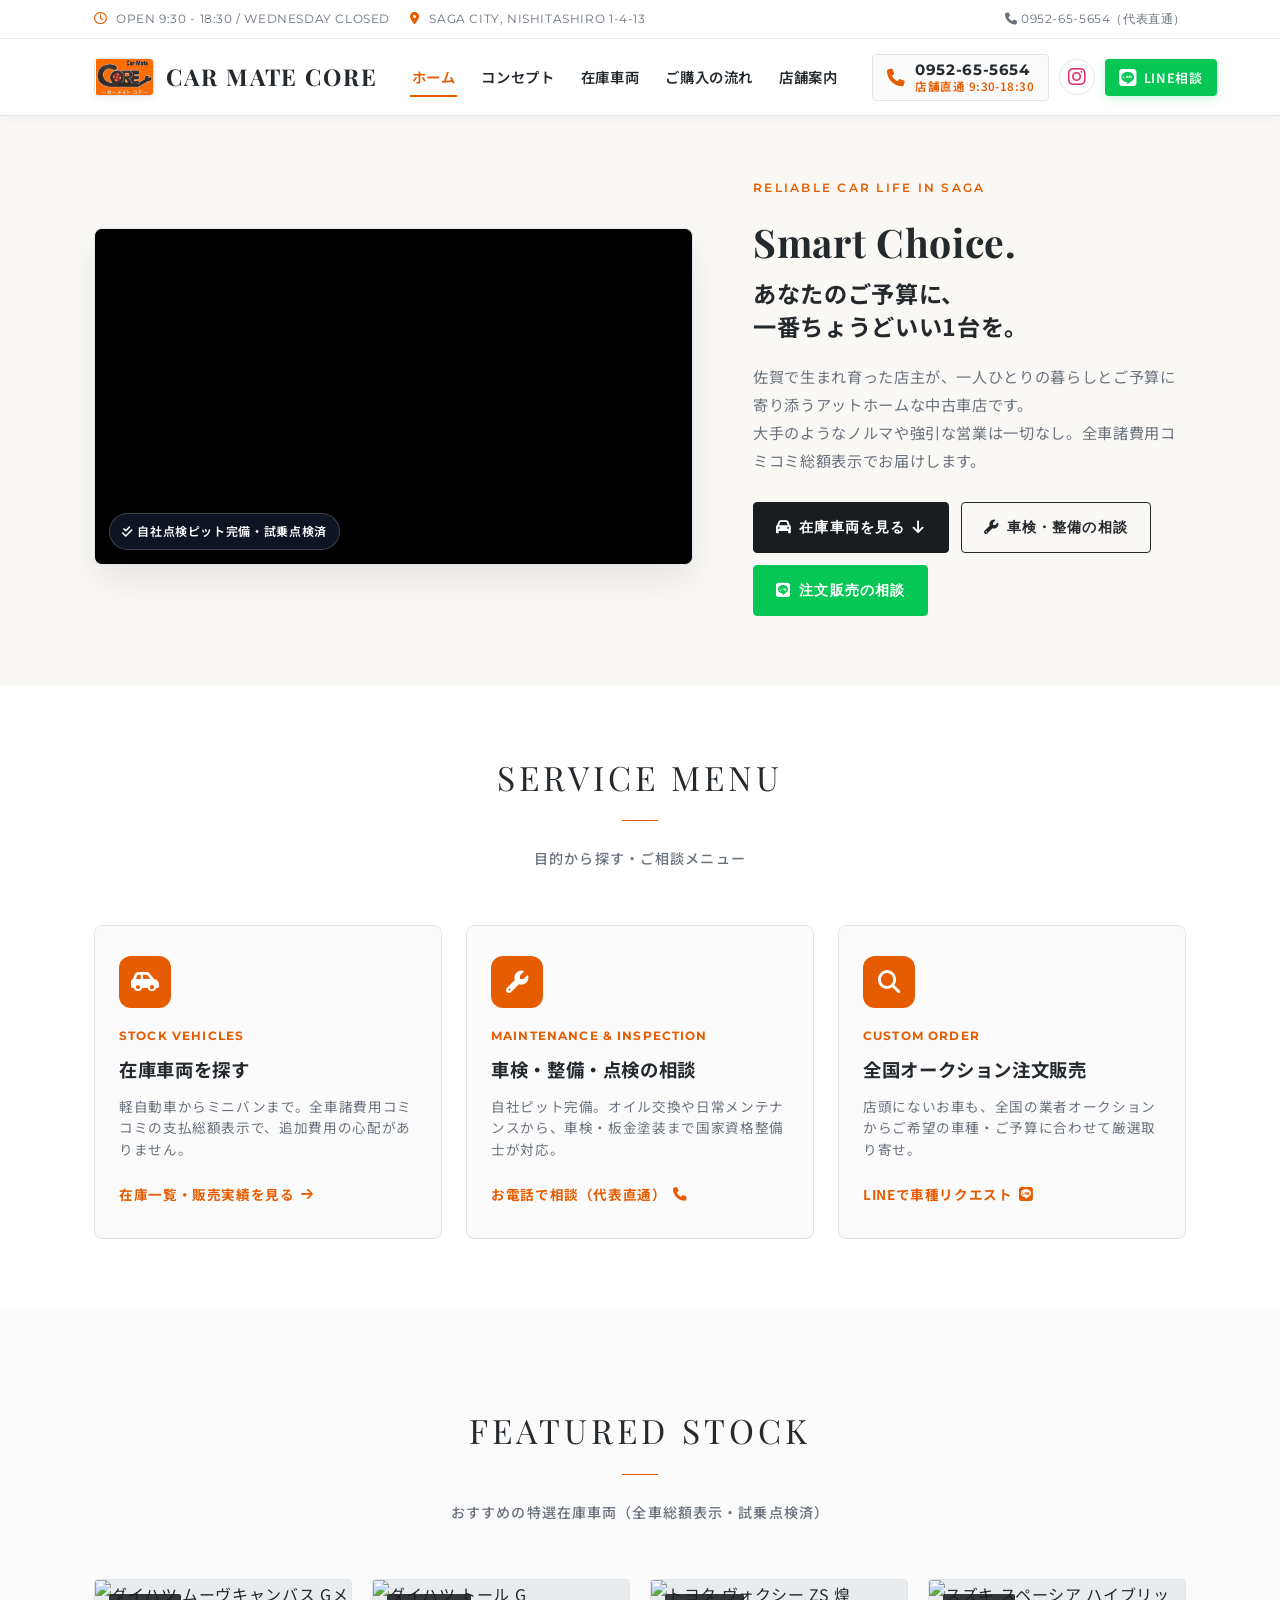
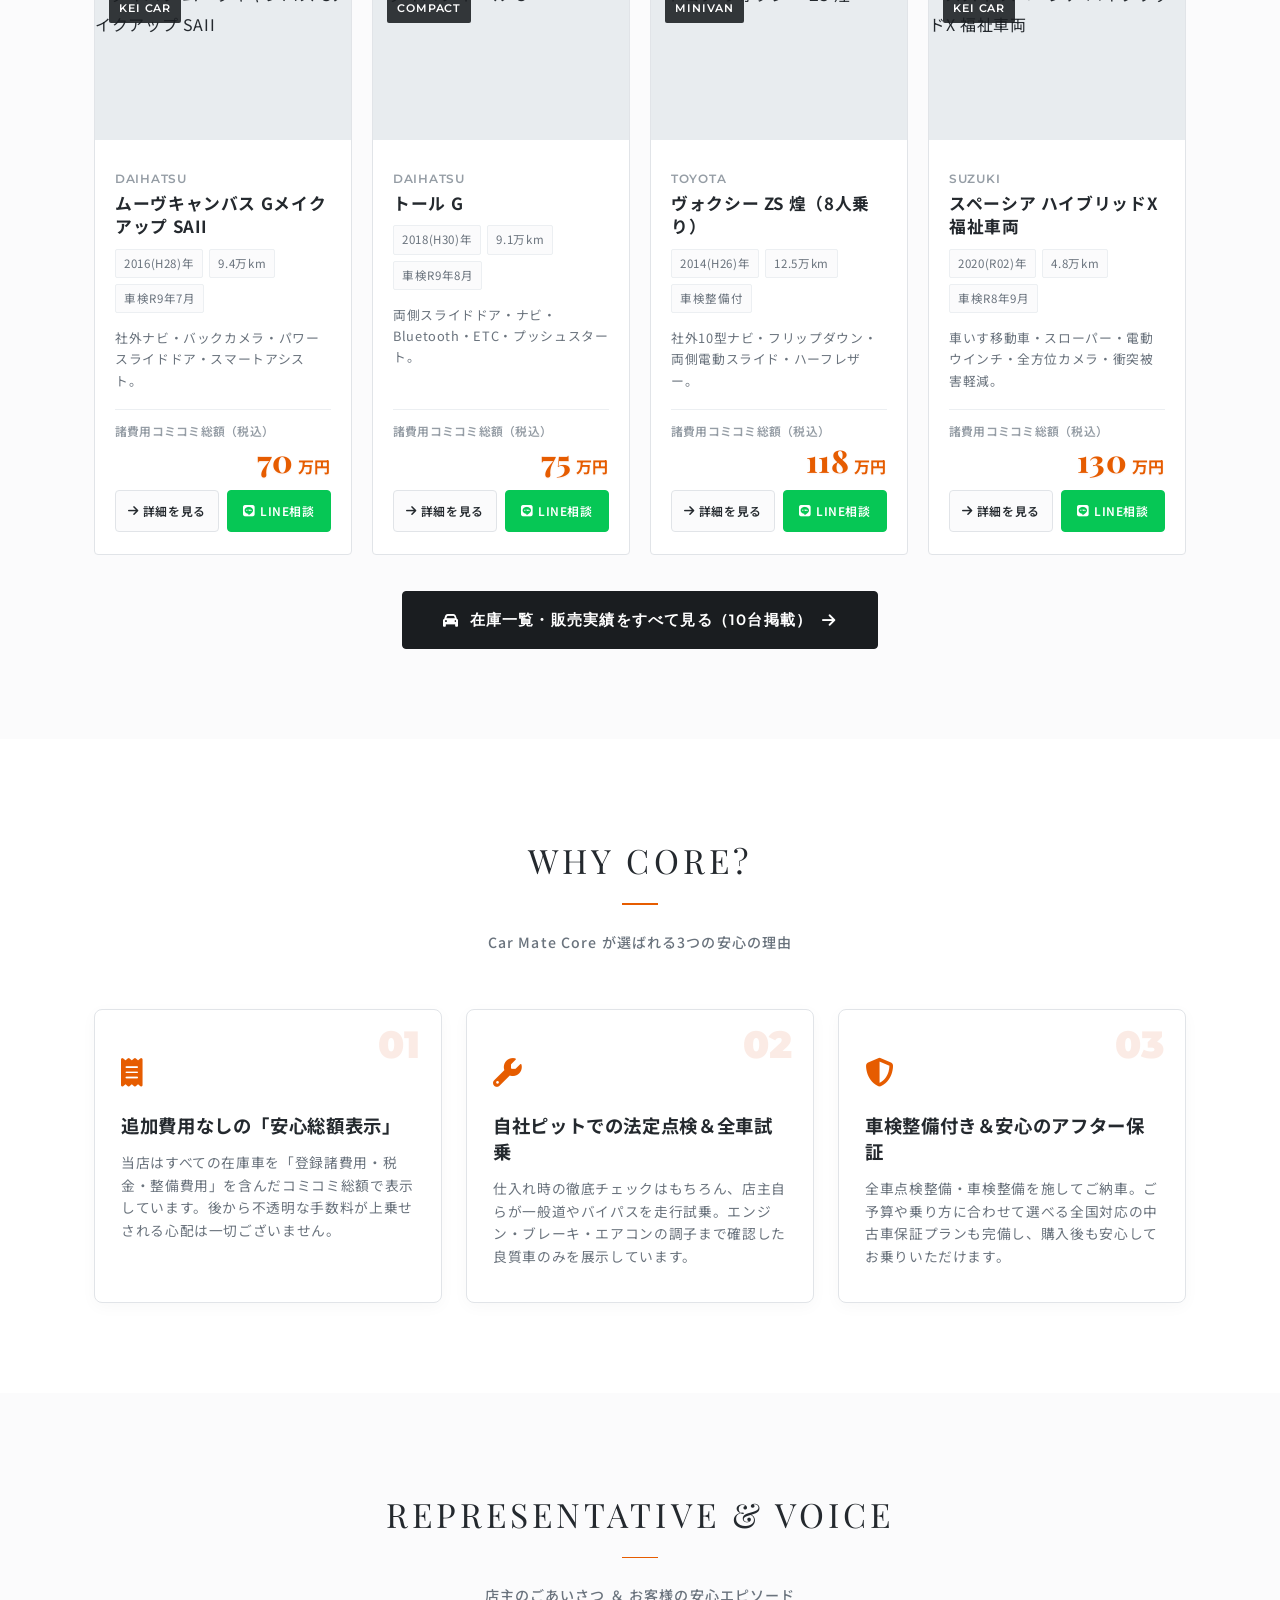
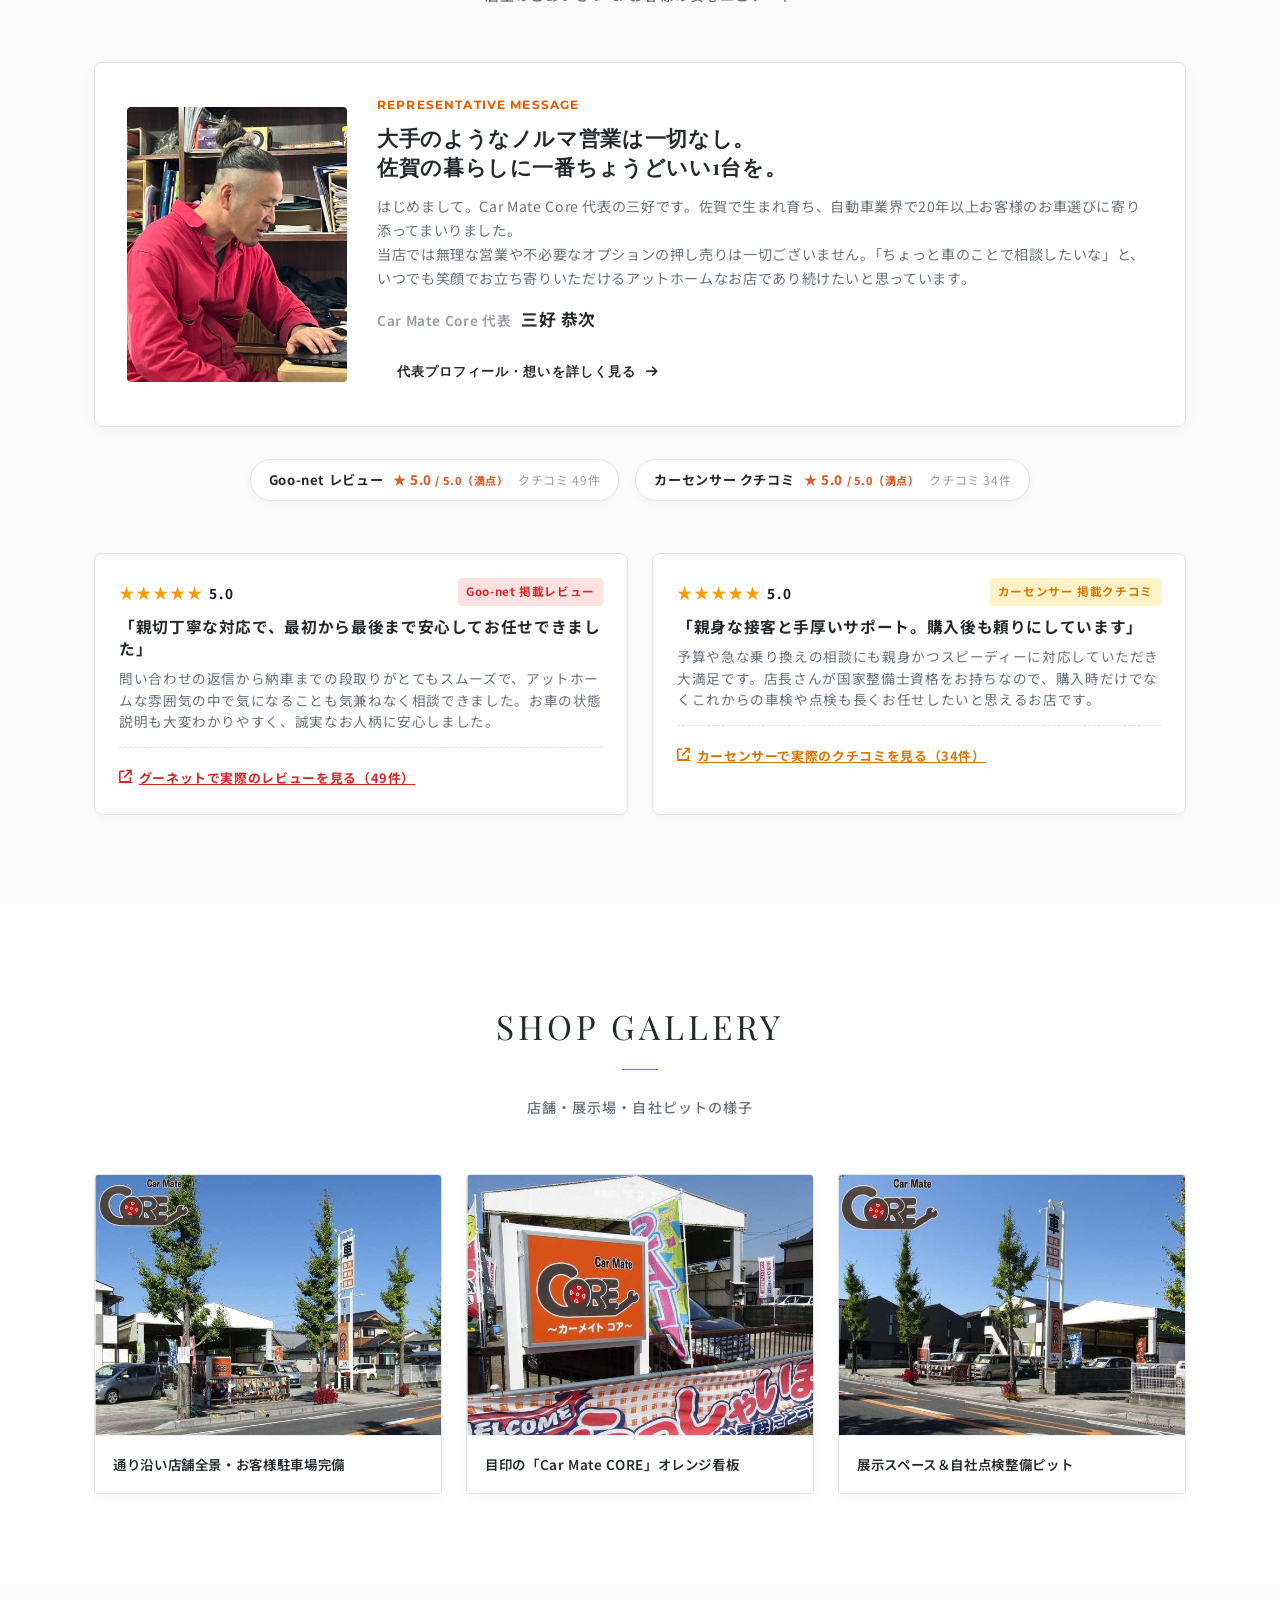
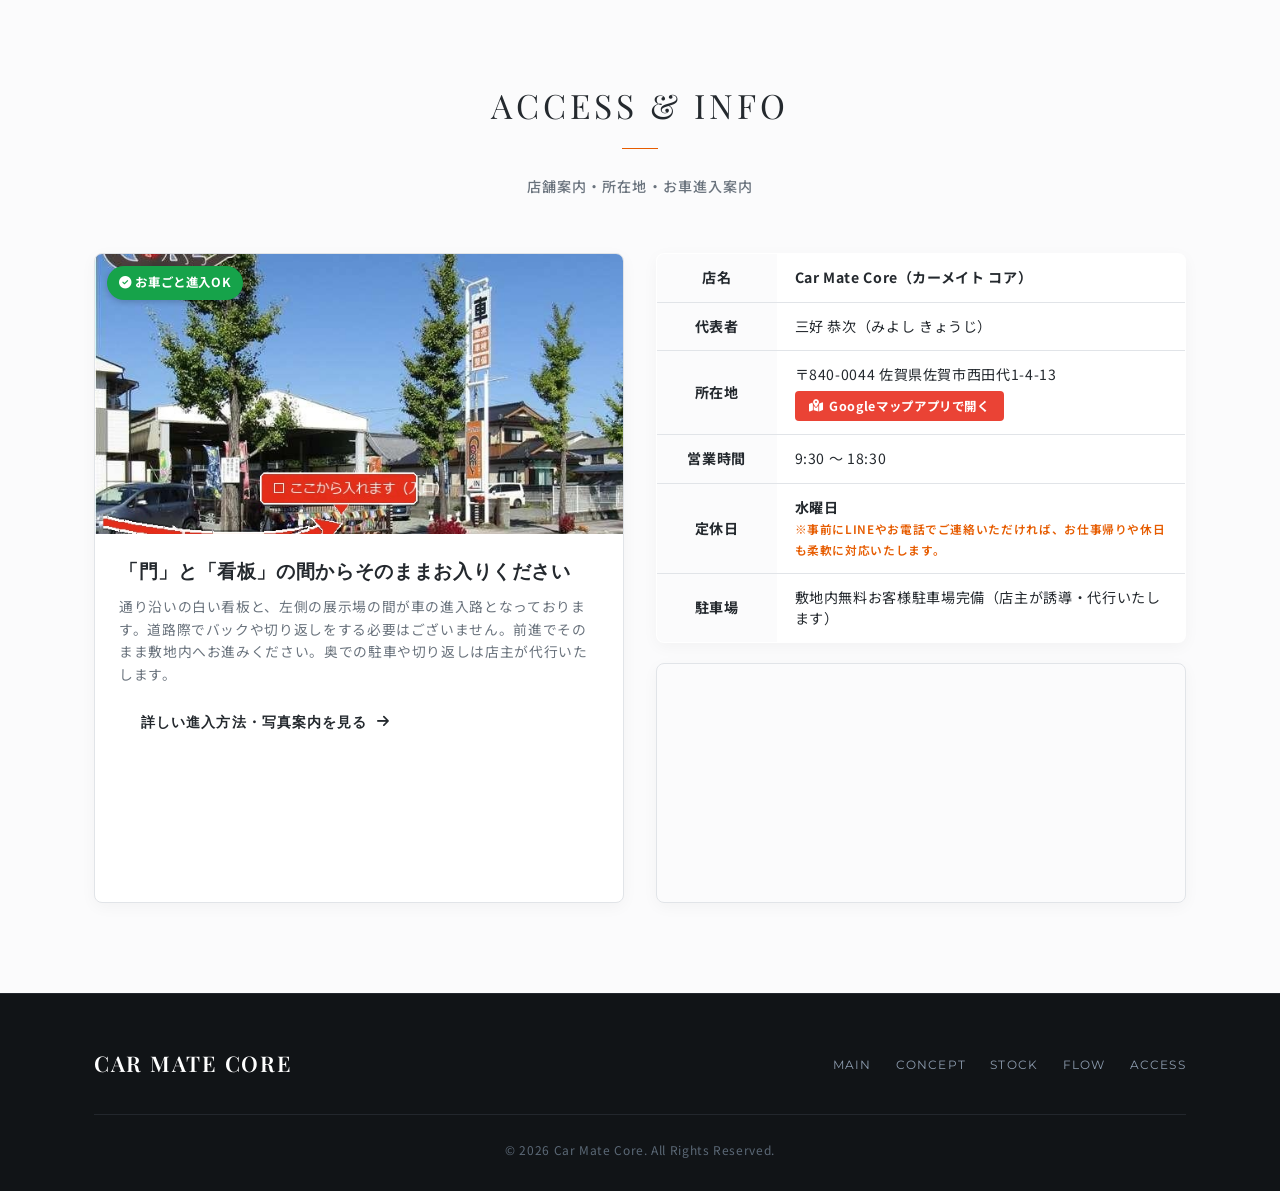
==== commit 58e4607e: "fix: match header layout to home across all pages and enlarge prominent price display" ====
--- a/index.html
+++ b/index.html
@@ -2888,6 +2888,51 @@
       .header-menu-btn {
         display: none !important;
       }
+    }
+
+
+    /* Prominent 2-Row Eye-Catching Price Display (No Text-Wrapping Bugs) */
+    .car-price-box {
+      border-top: 1px solid var(--line-subtle) !important;
+      padding-top: 10px !important;
+      margin-bottom: 14px !important;
+      display: flex !important;
+      flex-direction: column !important;
+      gap: 2px !important;
+      align-items: stretch !important;
+      justify-content: flex-start !important;
+    }
+
+    .car-price-label {
+      font-size: 0.74rem !important;
+      color: var(--text-muted) !important;
+      font-weight: 600 !important;
+      white-space: nowrap !important;
+      letter-spacing: 0.02em !important;
+      display: block !important;
+      text-align: left !important;
+    }
+
+    .car-price-num {
+      display: block !important;
+      text-align: right !important;
+      font-family: var(--font-serif) !important;
+      font-size: 1.95rem !important;
+      font-weight: 800 !important;
+      color: var(--accent) !important;
+      line-height: 1.05 !important;
+      white-space: nowrap !important;
+      letter-spacing: 0.02em !important;
+      text-shadow: 0 1px 2px rgba(194, 65, 12, 0.08);
+    }
+
+    .car-price-num small {
+      font-family: var(--font-jp) !important;
+      font-size: 1.0rem !important;
+      font-weight: 700 !important;
+      color: var(--accent) !important;
+      margin-left: 4px !important;
+      white-space: nowrap !important;
     }
 
 </style>
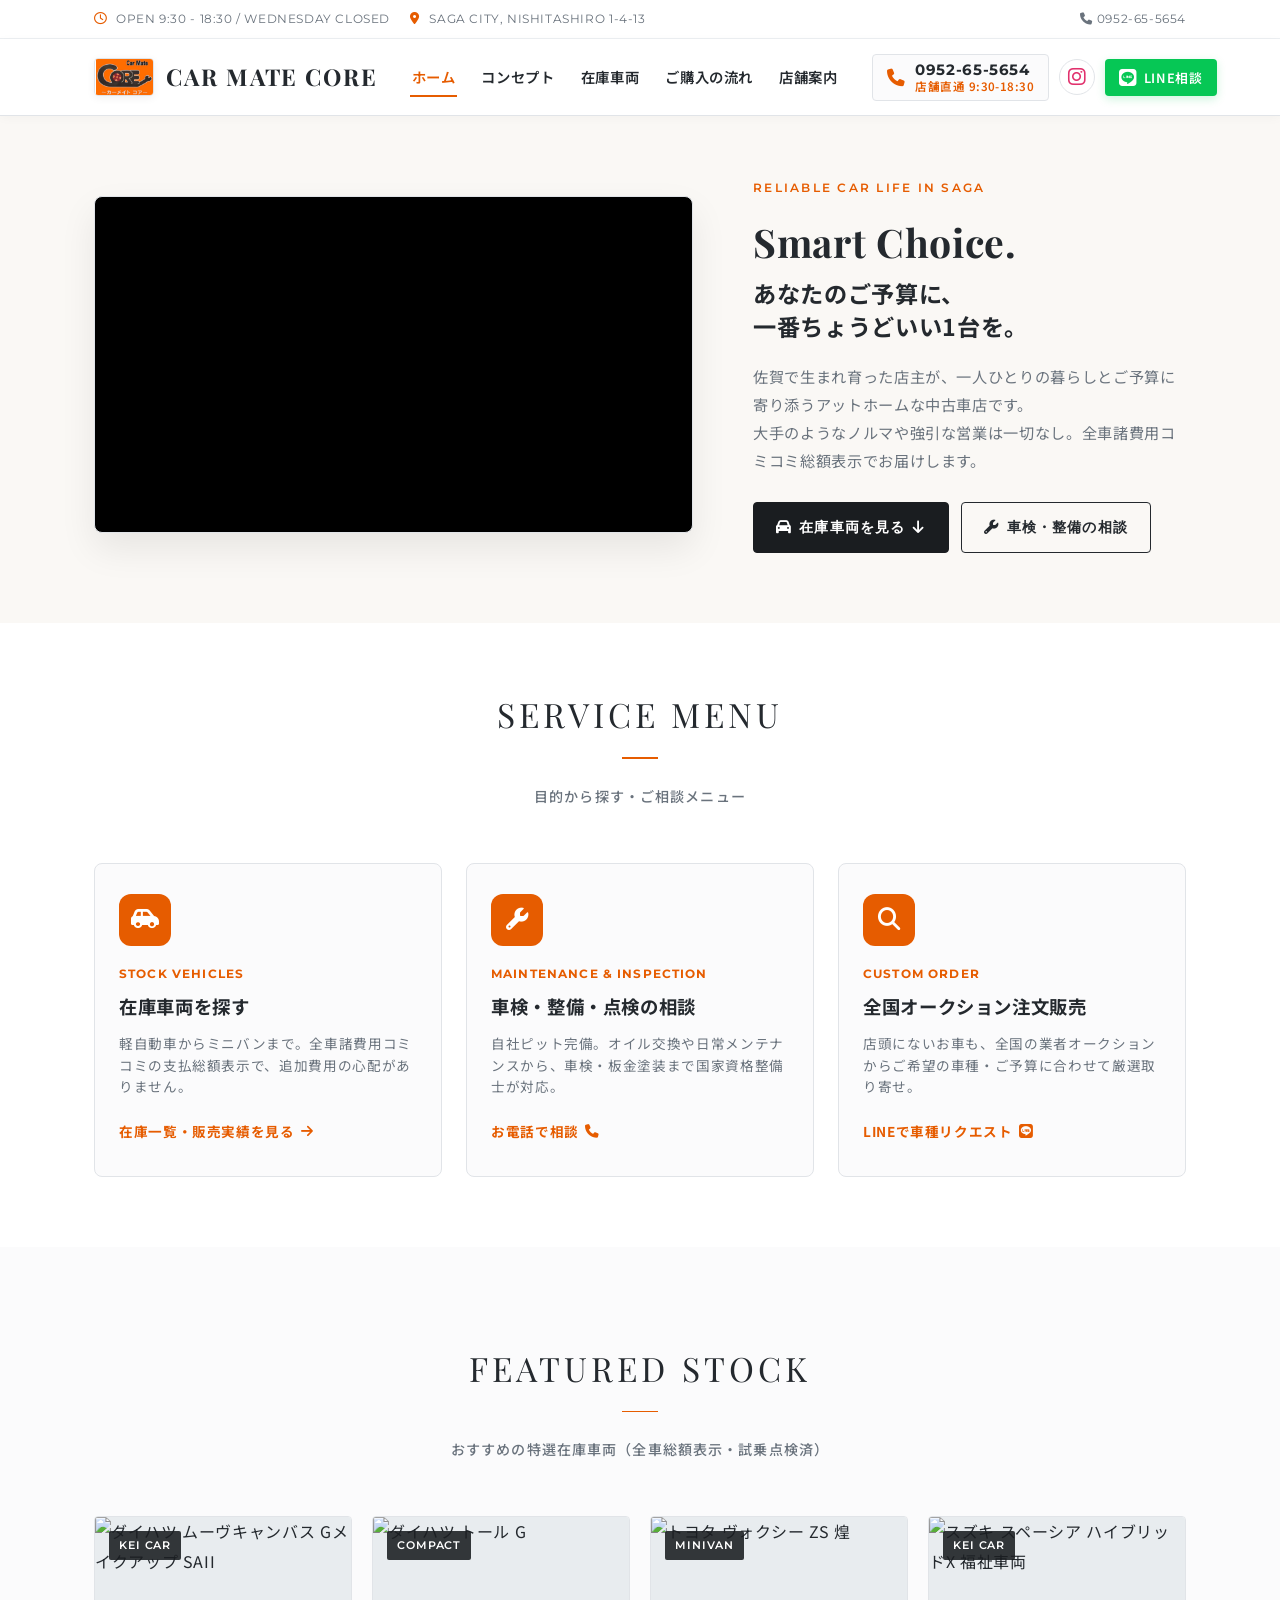
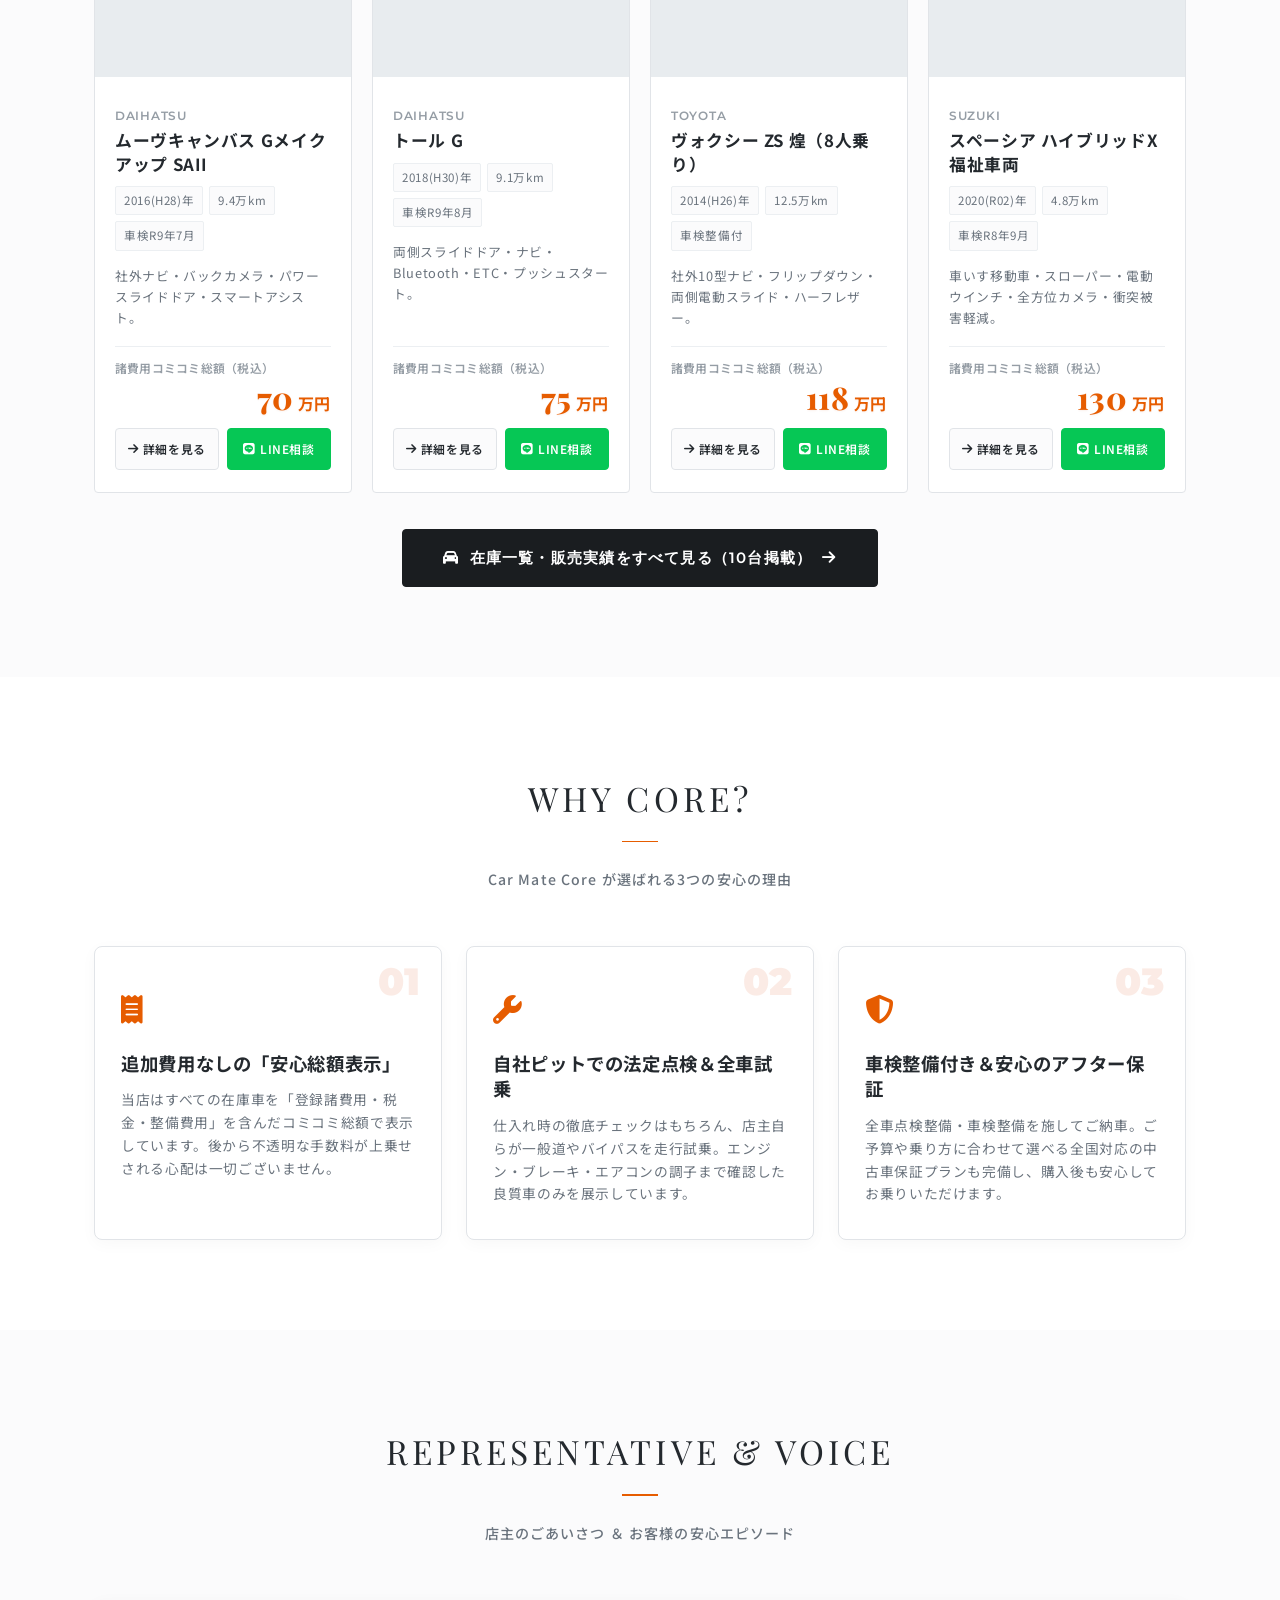
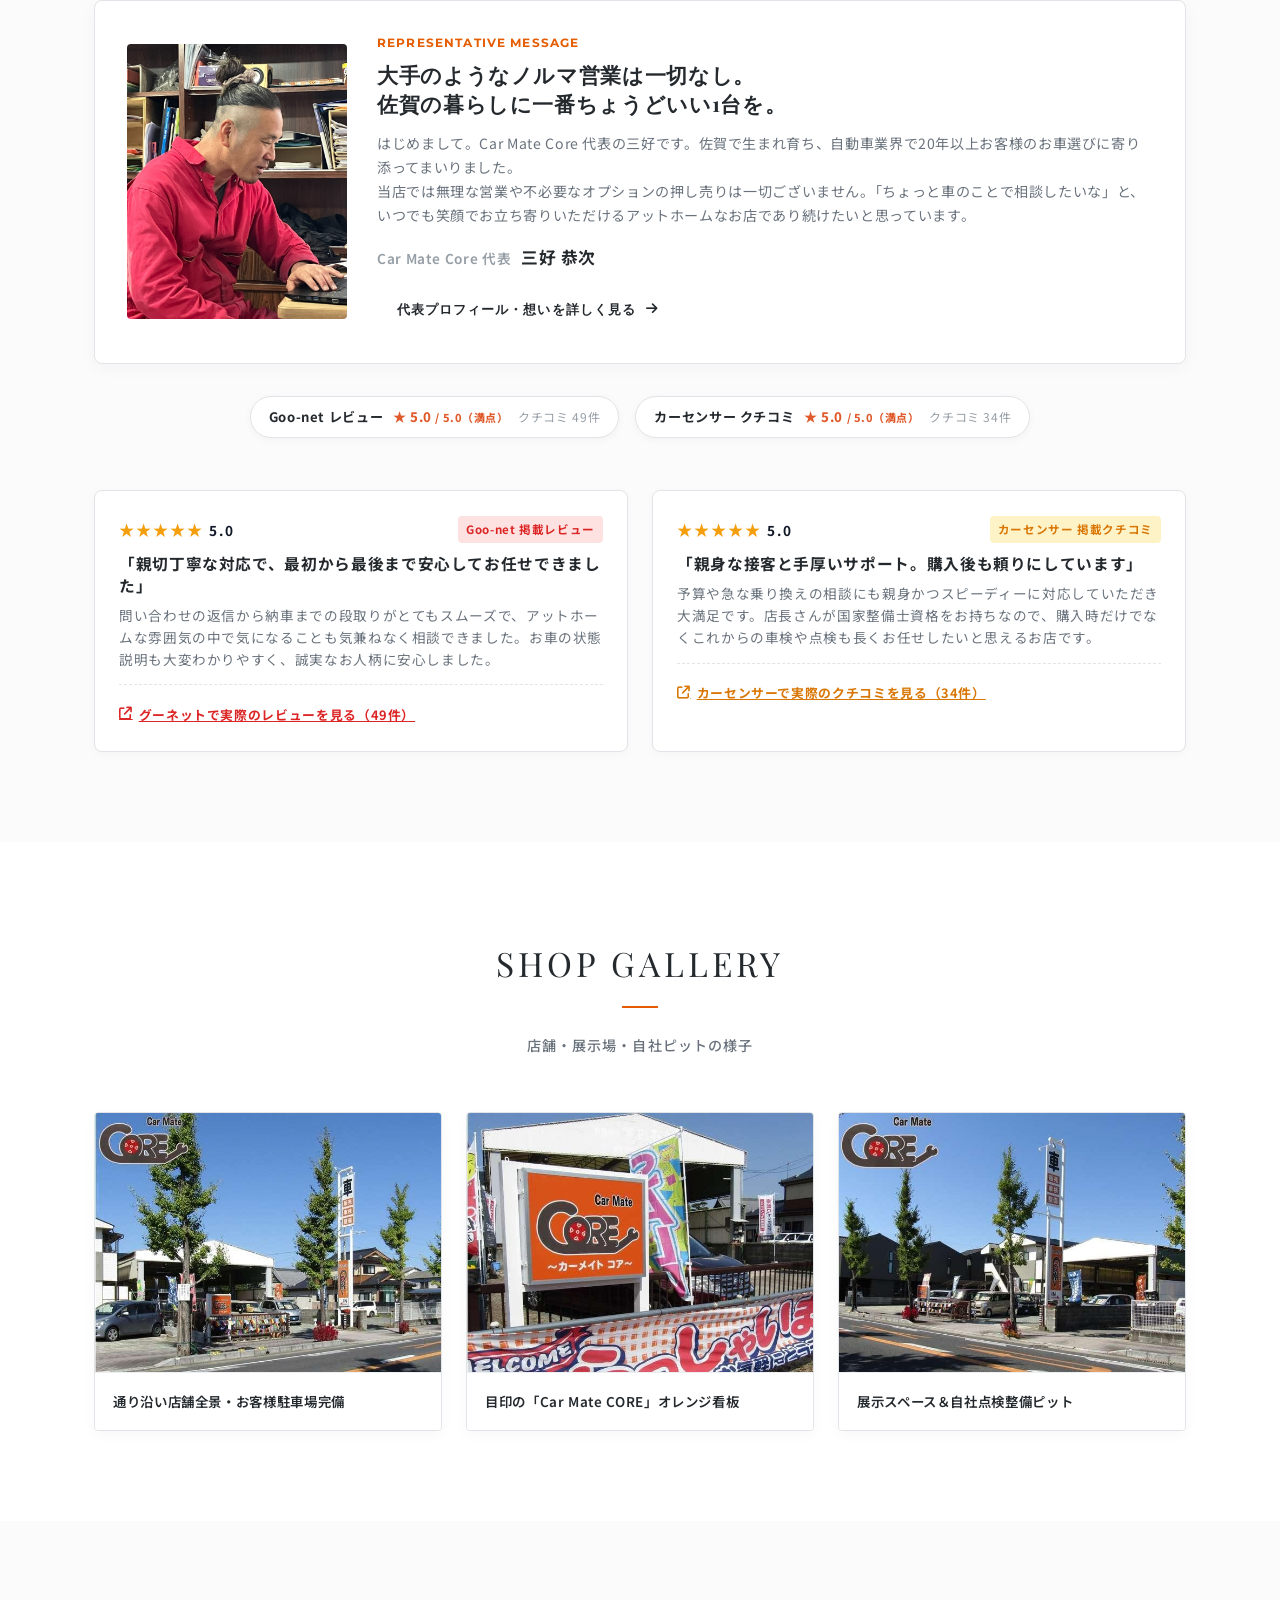
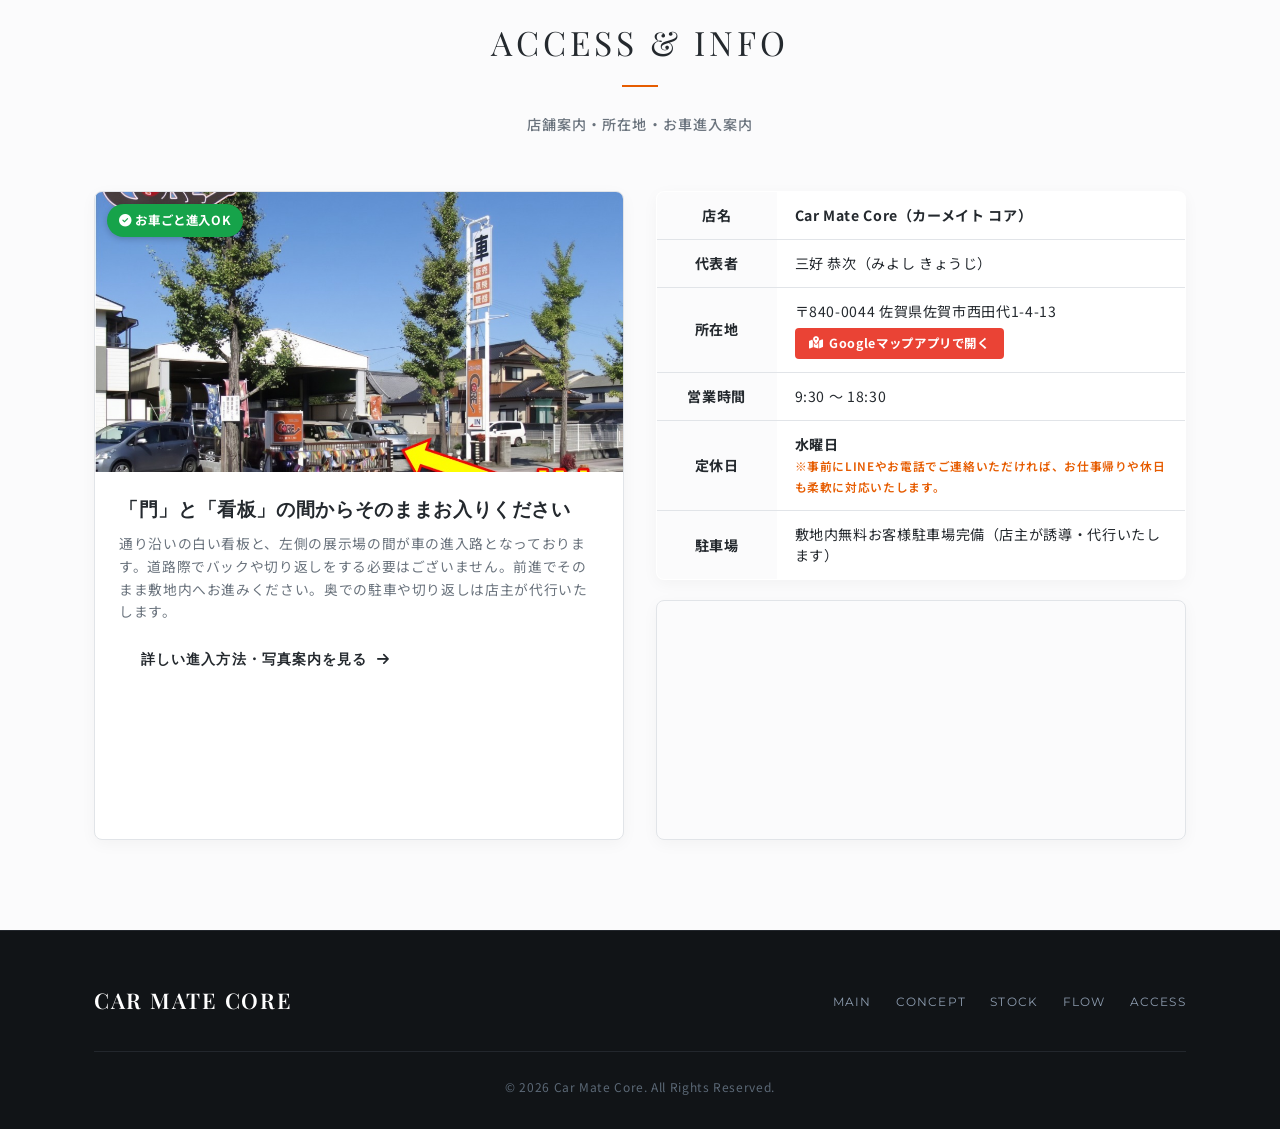
==== commit 8e0de532: "feat: remove hero video overlay badge, trim hero buttons to 2, remove (代表直通) from phone, and update " ====
--- a/index.html
+++ b/index.html
@@ -2947,7 +2947,7 @@
         <span><i class="fa-solid fa-location-dot"></i> SAGA CITY, NISHITASHIRO 1-4-13</span>
       </div>
       <div>
-        <span><i class="fa-solid fa-phone"></i> 0952-65-5654（代表直通）</span>
+        <span><i class="fa-solid fa-phone"></i> 0952-65-5654</span>
       </div>
     </div>
   </div>
@@ -3124,9 +3124,7 @@
           <source src="videos/hero.mp4" type="video/mp4">
           <source src="videos/gemini_generated_video_d22ae132.mp4" type="video/mp4">
         </video>
-        <div class="hero-video-overlay-badge">
-          <i class="fa-solid fa-check-double"></i> 自社点検ピット完備・試乗点検済
-        </div>
+        
       </div>
 
       <!-- Content -->
@@ -3149,9 +3147,6 @@
           <a href="tel:0952655654" class="btn btn-outline-dark hero-btn">
             <i class="fa-solid fa-wrench"></i> 車検・整備の相談
           </a>
-          <a href="flow.html" class="btn btn-line hero-btn">
-            <i class="fa-brands fa-line"></i> 注文販売の相談
-          </a>
         </div>
       </div>
     </div>
@@ -3185,7 +3180,7 @@
             <span class="purpose-card-tag">Maintenance & Inspection</span>
             <h3>車検・整備・点検の相談</h3>
             <p>自社ピット完備。オイル交換や日常メンテナンスから、車検・板金塗装まで国家資格整備士が対応。</p>
-            <span class="purpose-card-link">お電話で相談（代表直通） <i class="fa-solid fa-phone"></i></span>
+            <span class="purpose-card-link">お電話で相談 <i class="fa-solid fa-phone"></i></span>
           </div>
         </a>
 
@@ -3590,7 +3585,7 @@
       <i class="fa-solid fa-phone"></i>
       <div class="floating-cta-text">
         <span>電話する</span>
-        <small>代表直通 / 9:30-18:30</small>
+        <small>店舗直通 / 9:30-18:30</small>
       </div>
     </a>
     <a href="https://line.me/R/ti/p/" target="_blank" rel="noopener noreferrer" class="floating-cta-btn floating-cta-line">
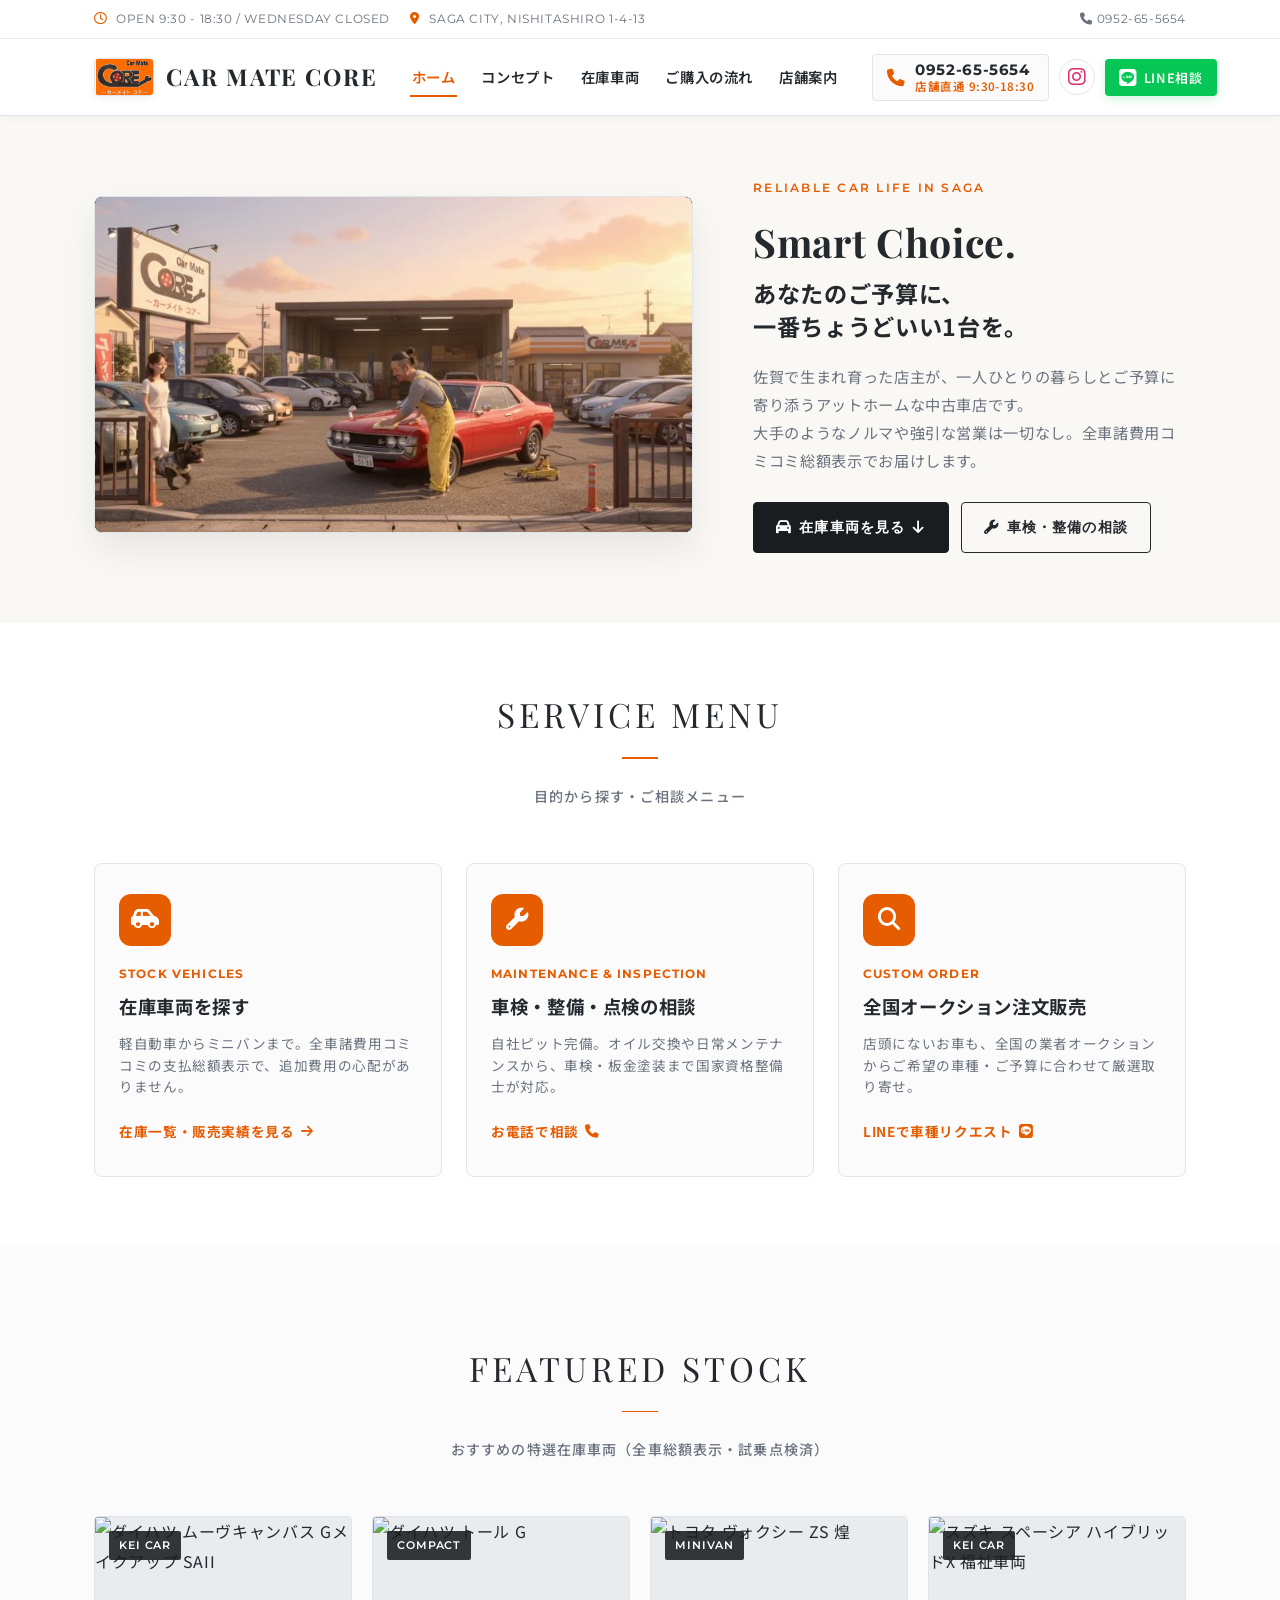
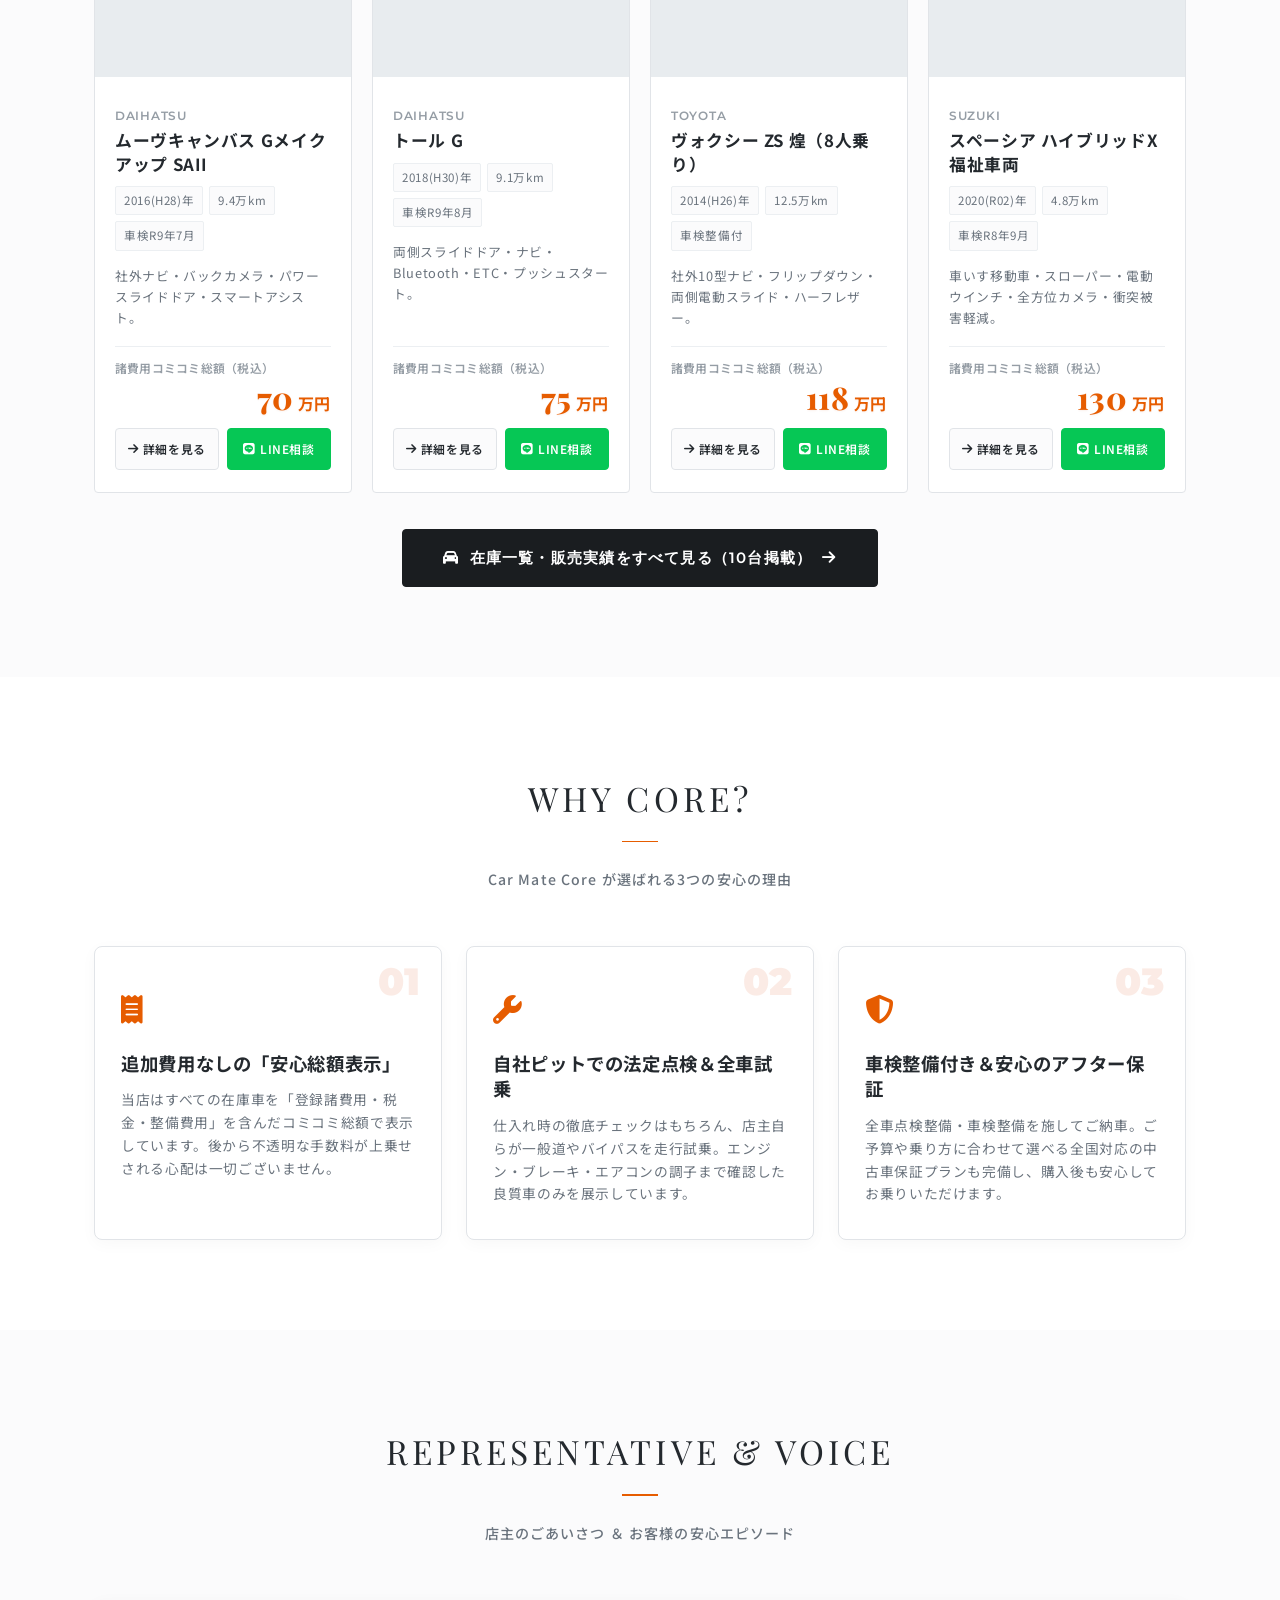
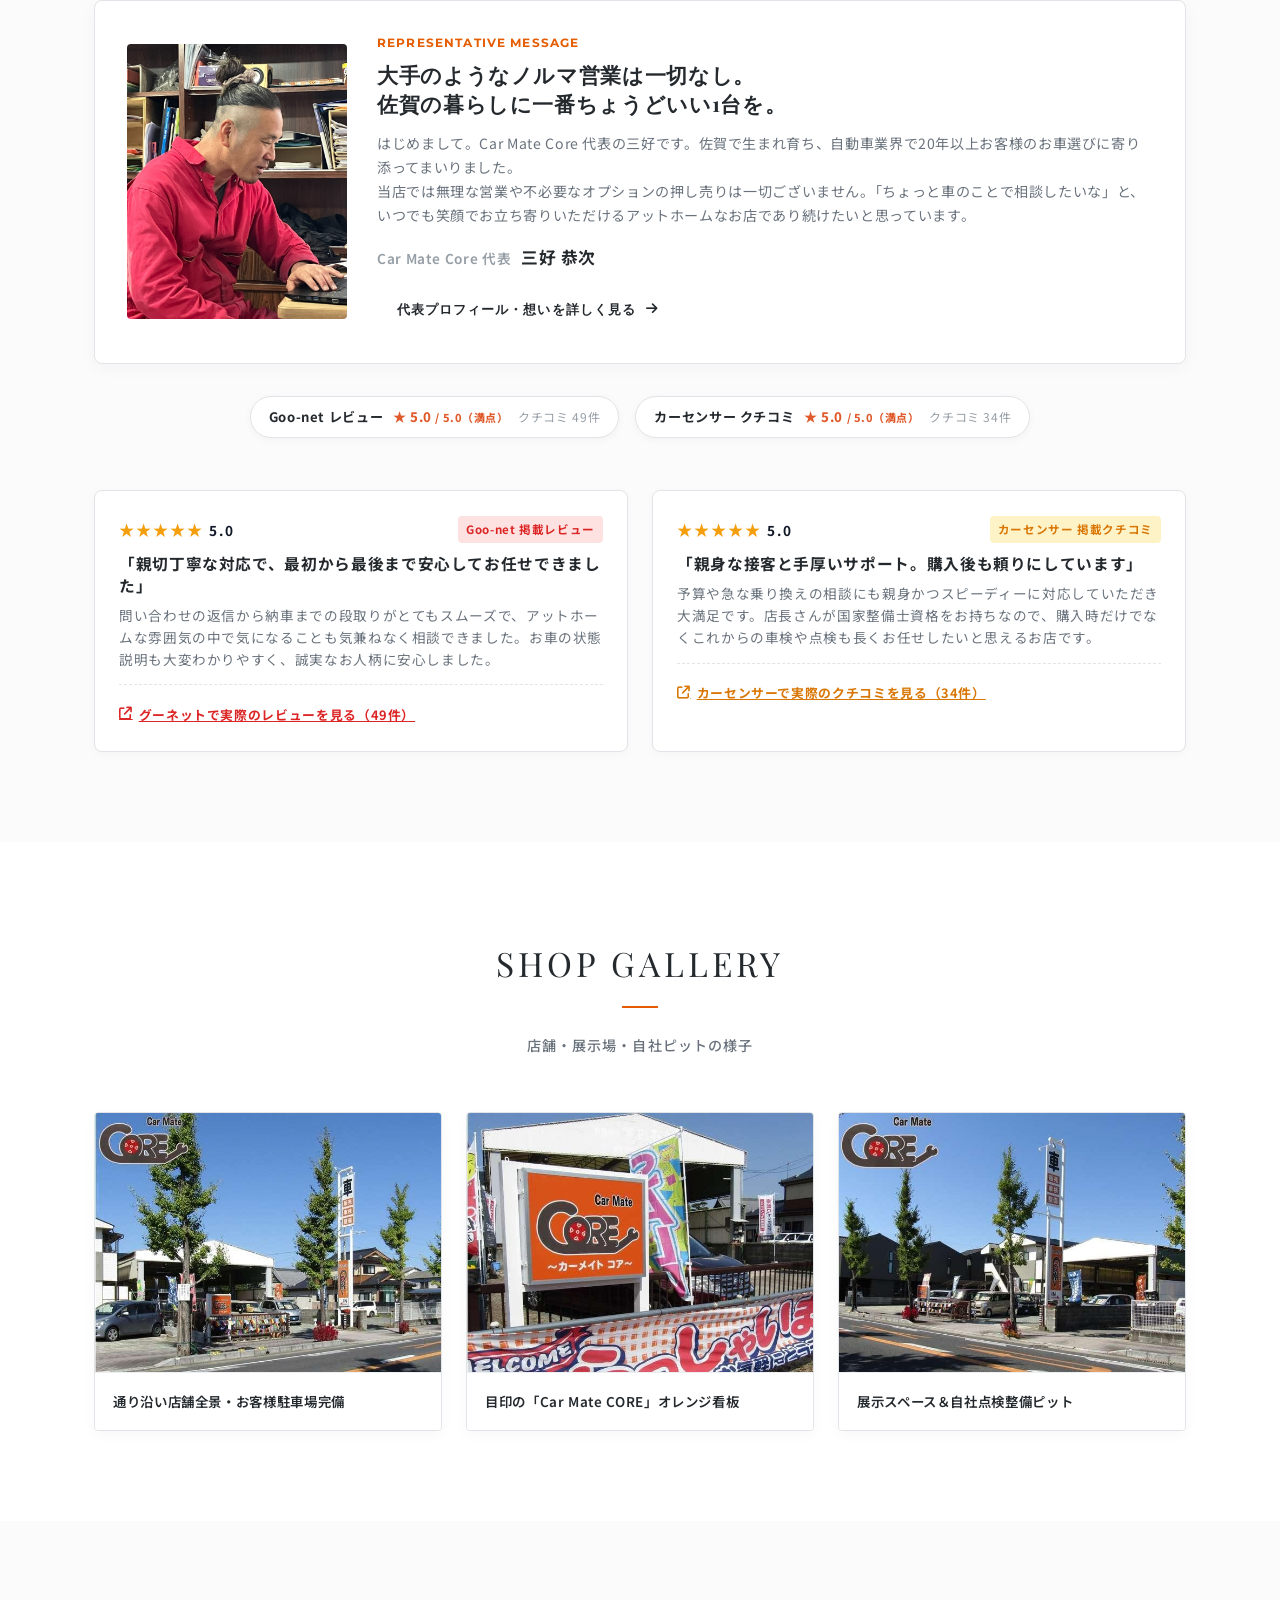
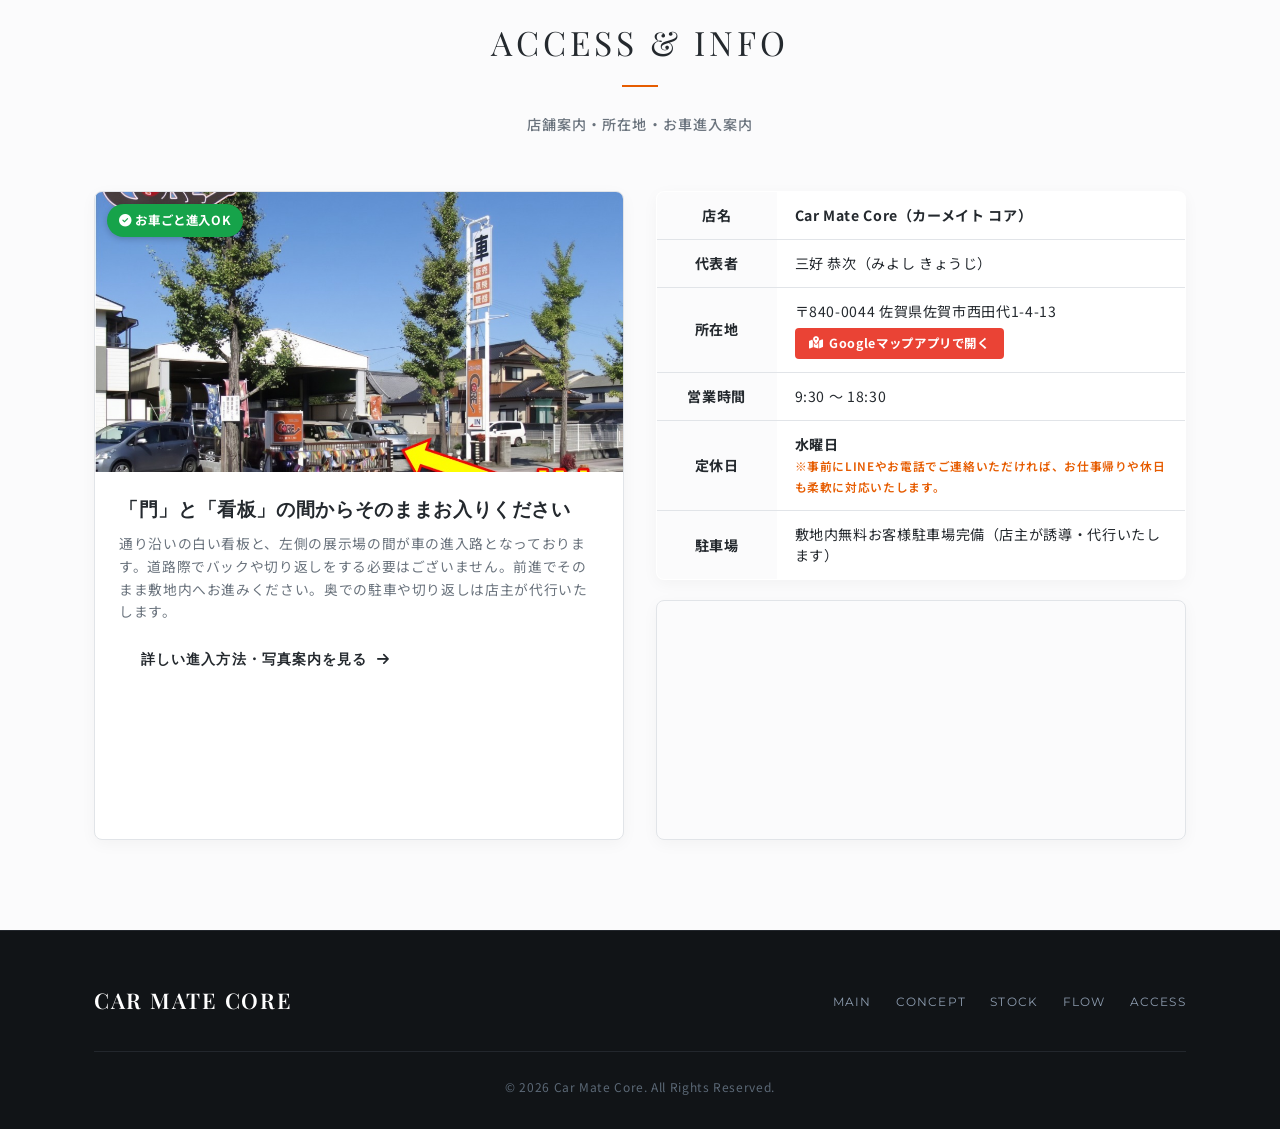
==== commit 5902fab2: "fix(video): resolve iPhone and LINE in-app browser autoplay failure with iOS WebKit attributes, JS m" ====
--- a/index.html
+++ b/index.html
@@ -3120,7 +3120,7 @@
     <div class="container hero-grid">
       <!-- Video & Visual Frame -->
       <div class="hero-video-frame" id="heroVideoFrame" title="クリックして再生 / 一時停止">
-        <video id="heroVideo" autoplay muted playsinline preload="auto">
+        <video id="heroVideo" autoplay muted loop playsinline webkit-playsinline preload="auto" poster="images/hero-poster.jpg">
           <source src="videos/hero.mp4" type="video/mp4">
           <source src="videos/gemini_generated_video_d22ae132.mp4" type="video/mp4">
         </video>
@@ -3645,11 +3645,43 @@
       });
     }
 
-    // Video Click to Play / Pause / Replay
+    // Video Robust Autoplay for iPhone / iOS / LINE in-app WebKit
     const heroVideo = document.getElementById('heroVideo');
     const heroVideoFrame = document.getElementById('heroVideoFrame');
 
     if (heroVideo && heroVideoFrame) {
+      // Force muted properties required by iOS WebKit & LINE browser
+      heroVideo.muted = true;
+      heroVideo.defaultMuted = true;
+      heroVideo.playsInline = true;
+
+      const attemptPlay = () => {
+        heroVideo.muted = true;
+        const p = heroVideo.play();
+        if (p !== undefined) {
+          p.catch((err) => {
+            // If autoplay is blocked by iOS Low Power Mode or LINE policy,
+            // immediately trigger play on user's first touch or scroll
+            const onFirstTouch = () => {
+              heroVideo.muted = true;
+              heroVideo.play().catch(() => {});
+              window.removeEventListener('touchstart', onFirstTouch);
+              window.removeEventListener('scroll', onFirstTouch);
+              window.removeEventListener('click', onFirstTouch);
+            };
+            window.addEventListener('touchstart', onFirstTouch, { passive: true, once: true });
+            window.addEventListener('scroll', onFirstTouch, { passive: true, once: true });
+            window.addEventListener('click', onFirstTouch, { passive: true, once: true });
+          });
+        }
+      };
+
+      if (document.readyState === 'complete' || document.readyState === 'interactive') {
+        attemptPlay();
+      } else {
+        document.addEventListener('DOMContentLoaded', attemptPlay);
+      }
+
       // Click on frame/video to toggle play/replay/pause
       heroVideoFrame.addEventListener('click', () => {
         if (heroVideo.ended) {
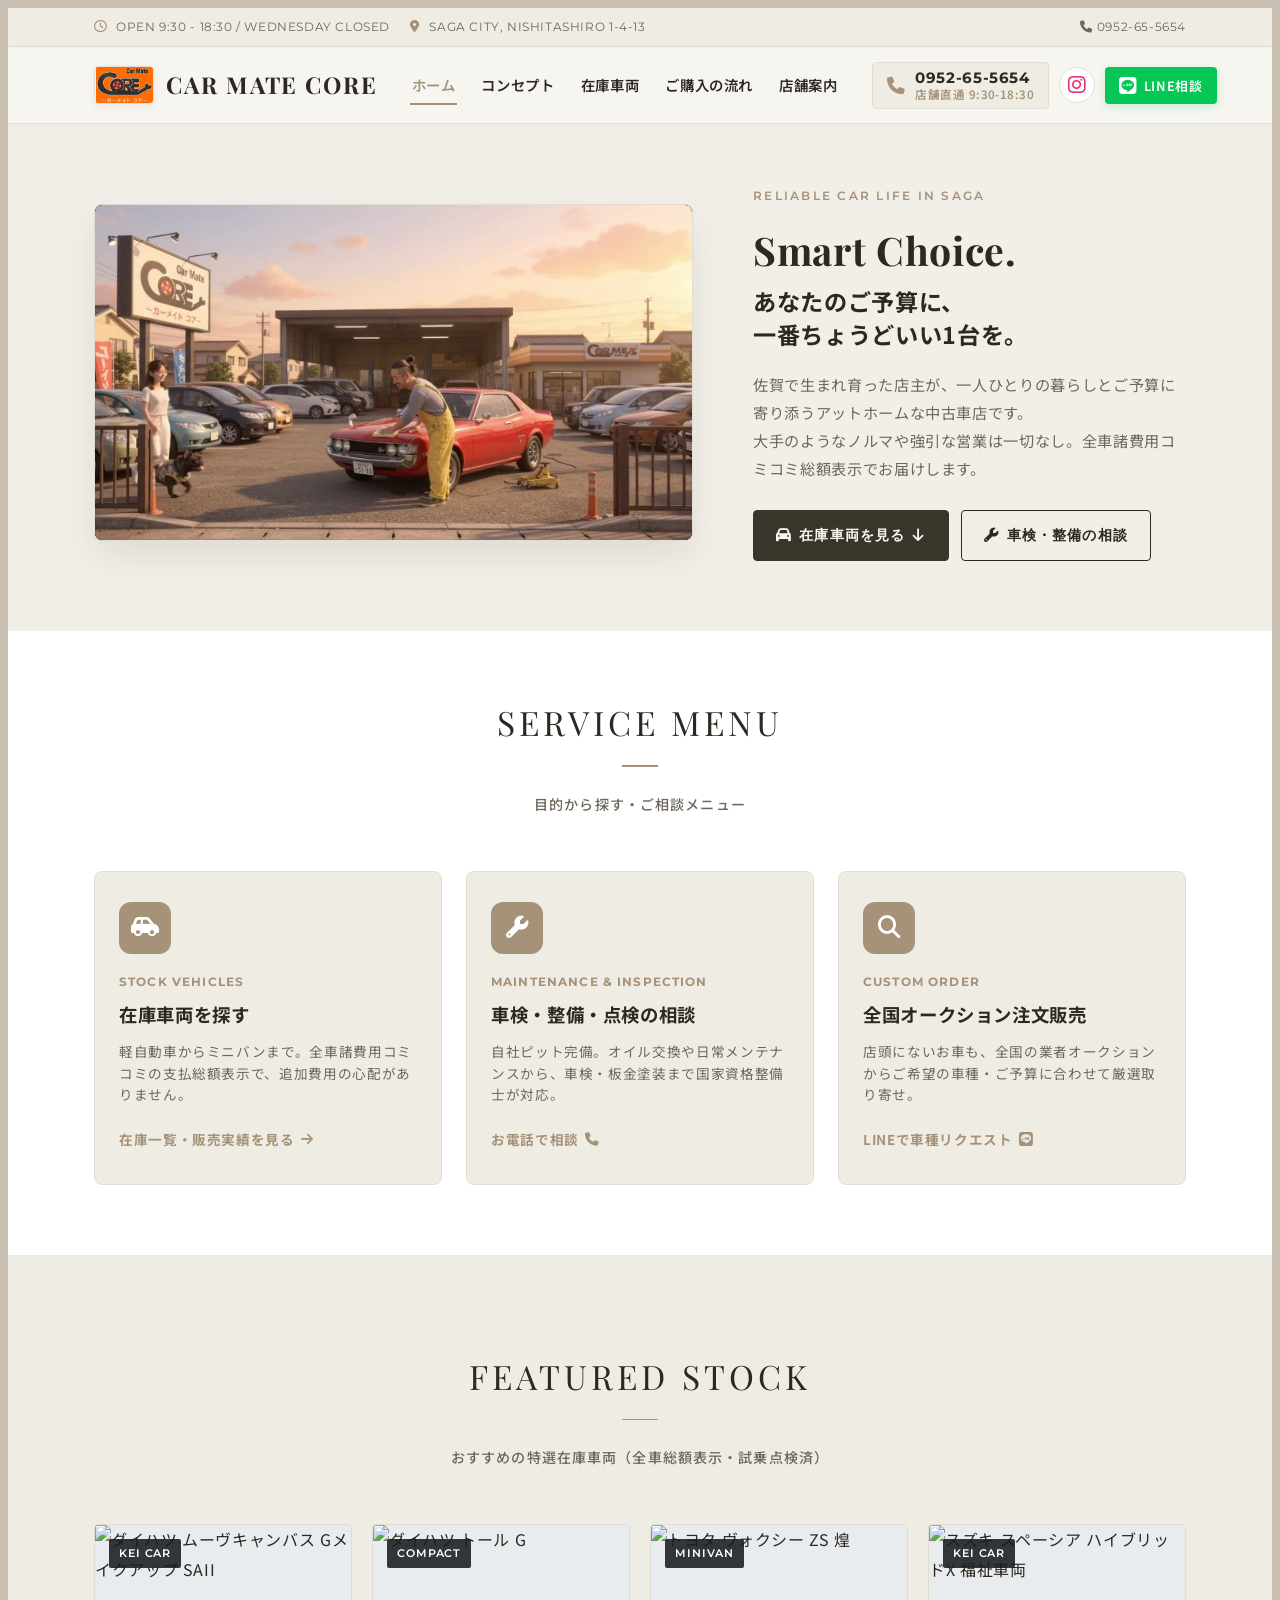
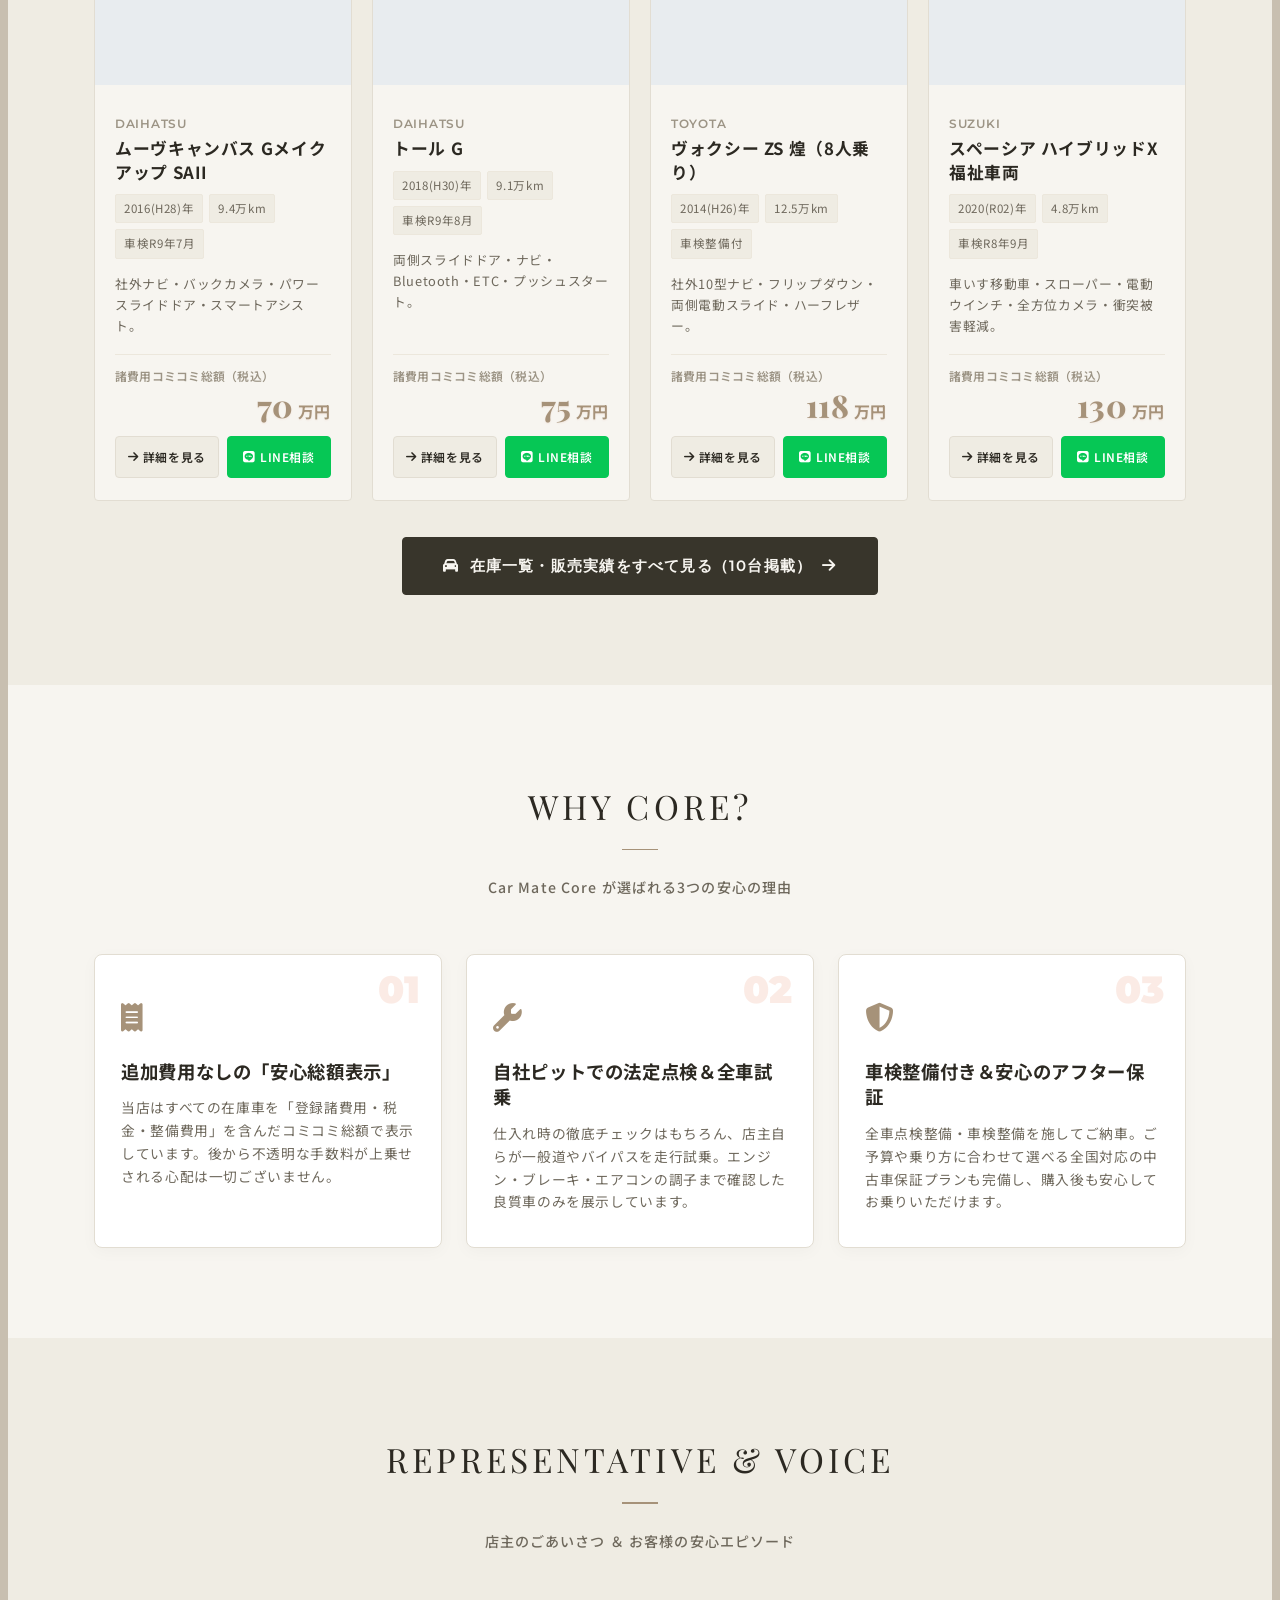
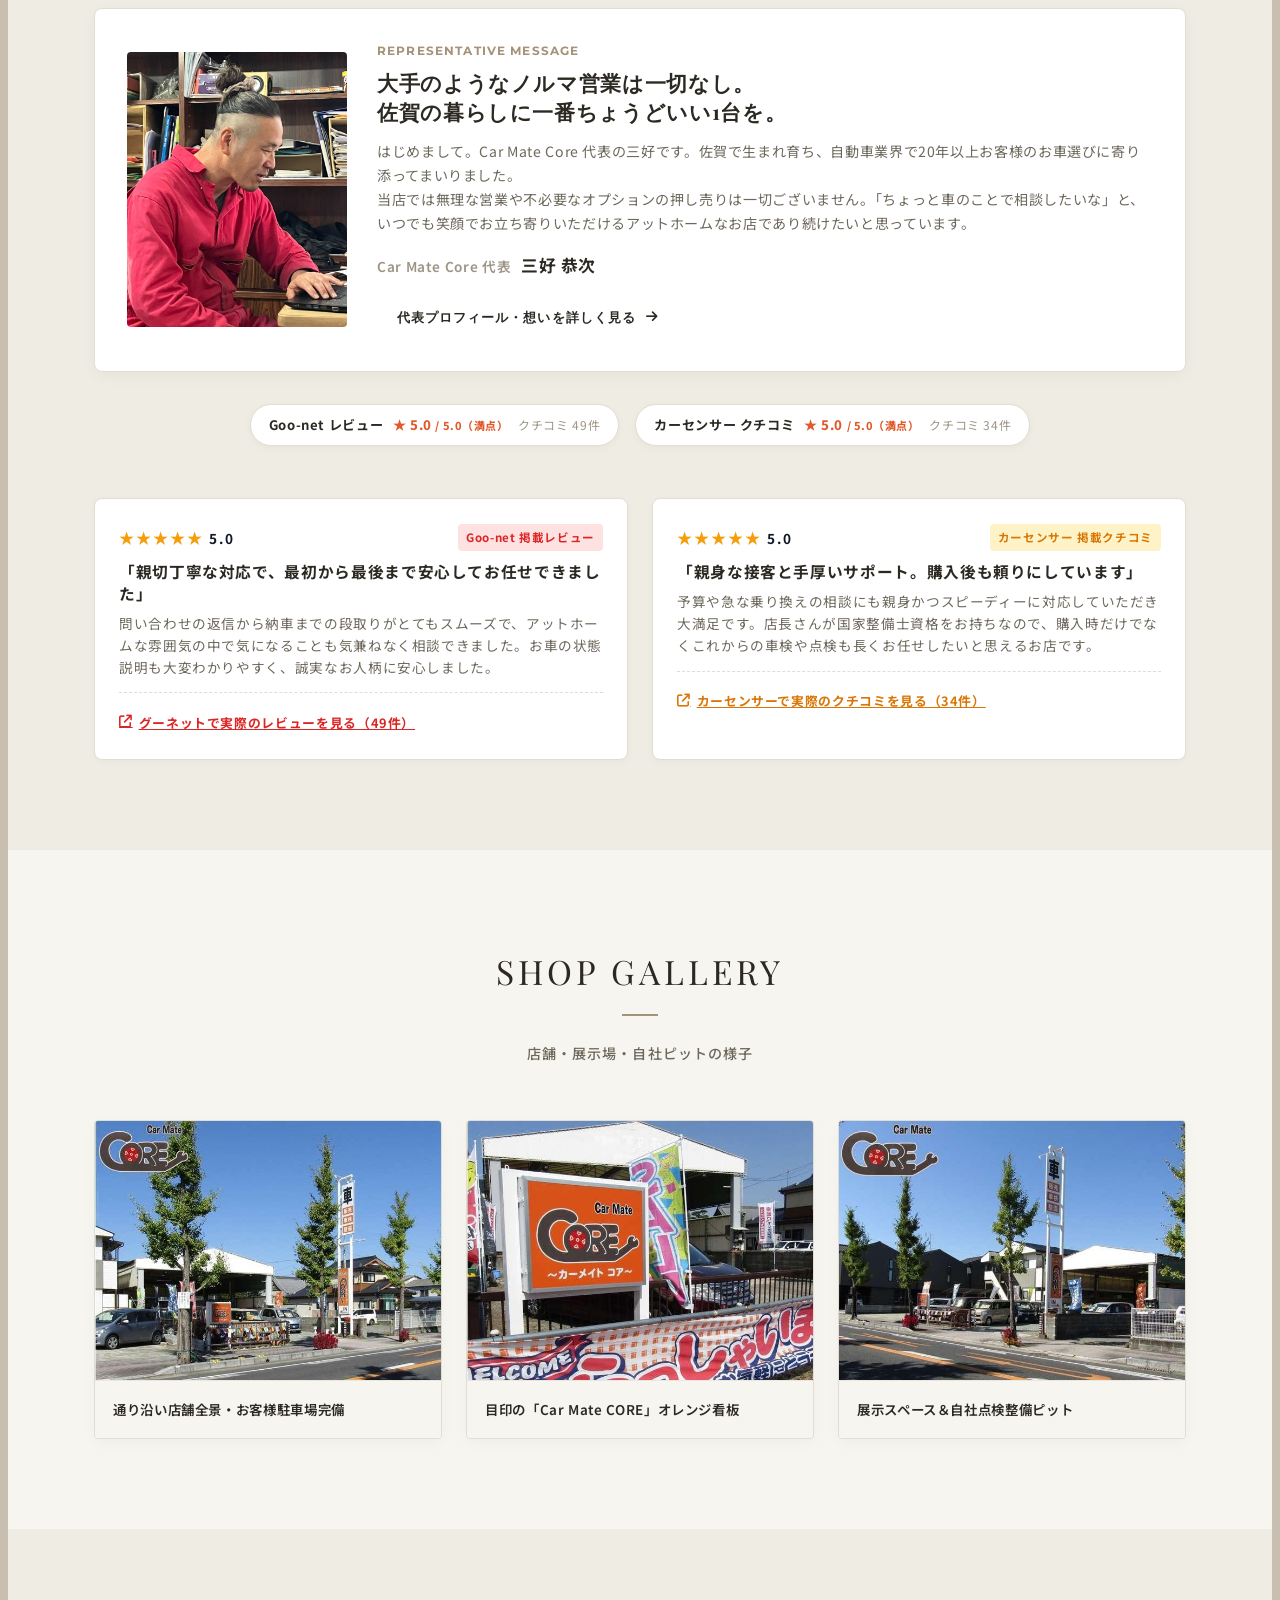
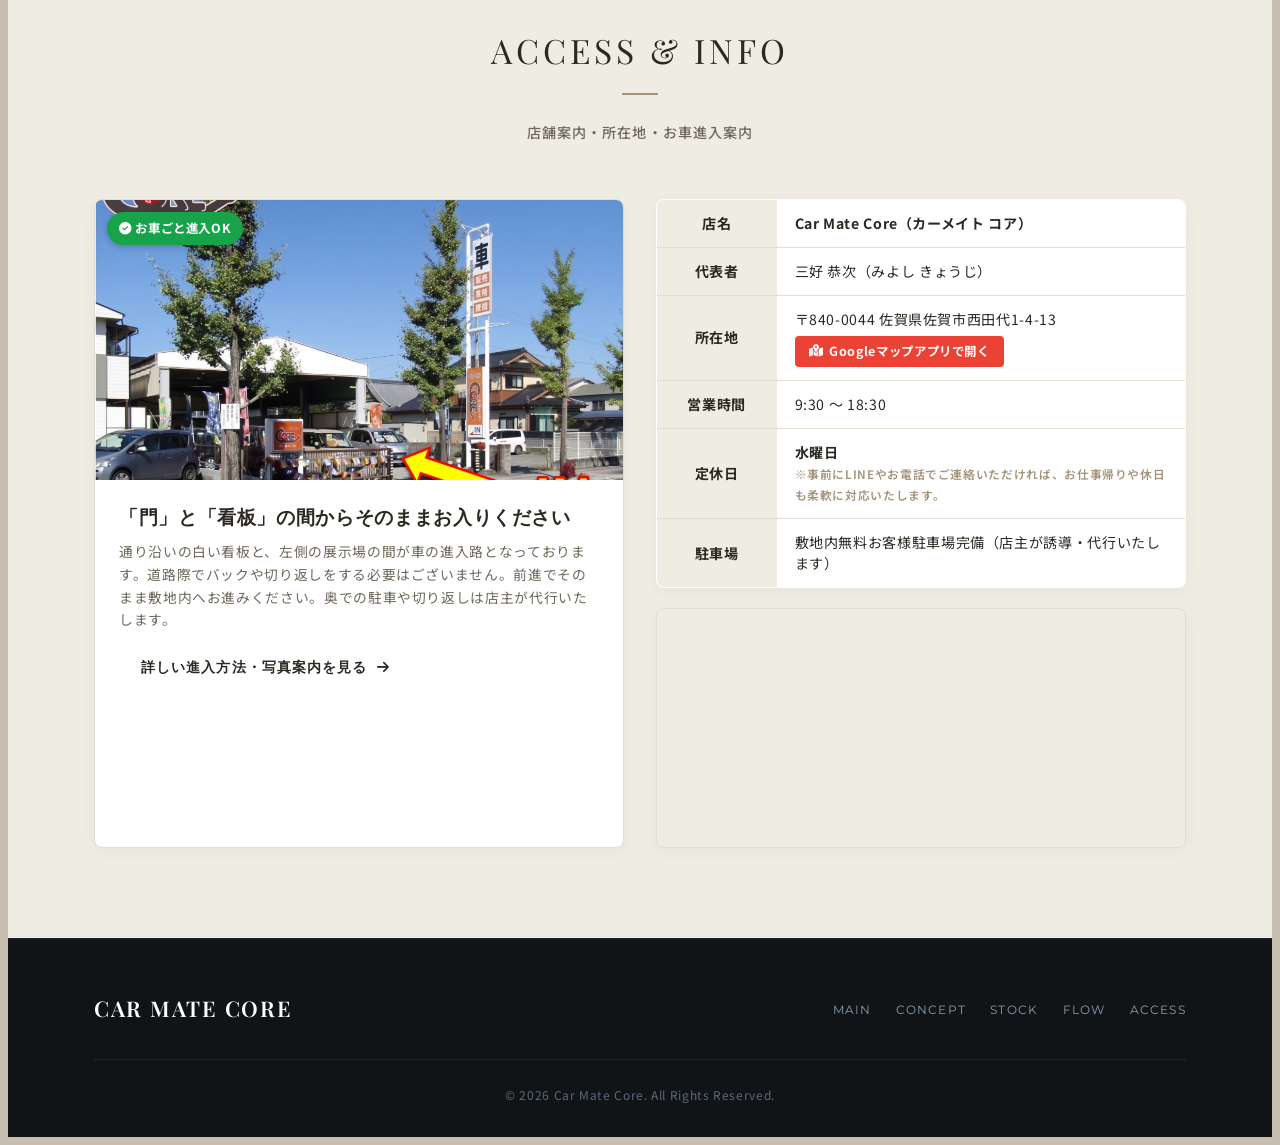
==== commit b535f9fc: "feat(design): implement luxury ecru and olive palette, 4-square grid menu button, 2-column fullscree" ====
--- a/index.html
+++ b/index.html
@@ -2604,9 +2604,20 @@
     }
 
 
+    
     /* ==========================================================================
        ROBUST HEADER & NAVIGATION FIXES (NO OVERLAP AT ANY SCREEN WIDTH)
        ========================================================================== */
+    .site-header {
+      background: rgba(255, 255, 255, 0.98) !important;
+      backdrop-filter: blur(12px) !important;
+      position: sticky !important;
+      top: 0 !important;
+      z-index: 1000 !important;
+      border-bottom: 1px solid var(--line) !important;
+      transition: all 0.3s ease;
+      box-shadow: 0 2px 10px rgba(0, 0, 0, 0.03);
+    }
     .brand-logo-wrap {
       flex-shrink: 0 !important;
       display: flex;
@@ -2657,6 +2668,20 @@
     .header-desktop-nav a.active {
       color: var(--accent);
     }
+    .header-desktop-nav a::after {
+      content: '';
+      position: absolute;
+      bottom: 0;
+      left: 0;
+      width: 0%;
+      height: 2px;
+      background: var(--accent);
+      transition: width 0.25s ease;
+    }
+    .header-desktop-nav a:hover::after,
+    .header-desktop-nav a.active::after {
+      width: 100%;
+    }
     .header-right-group {
       display: flex;
       align-items: center;
@@ -2687,6 +2712,9 @@
 
     /* Breakpoint rule: Use 1150px to ensure wide nav never overlaps logo or buttons */
     @media (max-width: 1149.98px) {
+      .header-menu-btn {
+        display: inline-flex !important;
+      }
       .header-desktop-nav {
         display: none !important;
       }
@@ -2717,6 +2745,14 @@
       .brand-logo-img {
         height: 32px;
       }
+      .header-menu-btn {
+        padding: 7px 9px !important;
+        font-size: 0.72rem !important;
+        gap: 5px !important;
+      }
+      .header-menu-btn .header-menu-text {
+        display: none !important;
+      }
     }
 
     /* Small Mobile (<= 400px) */
@@ -2728,7 +2764,6 @@
         display: none !important;
       }
     }
-
 
     /* ==========================================================================
        MOBILE HORIZONTAL SWIPE CAROUSEL (INVENTORY, MENU, WHY US, REVIEWS)
@@ -2874,6 +2909,9 @@
     }
 
     @media (max-width: 1149.98px) {
+      .header-menu-btn {
+        display: inline-flex !important;
+      }
       .header-desktop-nav {
         display: none !important;
       }
@@ -2933,6 +2971,386 @@
       color: var(--accent) !important;
       margin-left: 4px !important;
       white-space: nowrap !important;
+    }
+
+
+    /* ==========================================================================
+       LUXURY EARTH & ECRU COLOR PALETTE (MATCHING REFERENCE DESIGN)
+       ========================================================================== */
+    :root {
+      --bg-main: #F7F5F0;          /* Warm elegant ecru / cream background */
+      --bg-card: #FFFFFF;          /* Pure clean white for elevated cards */
+      --bg-sub: #EFECE3;           /* Muted warm sand beige */
+      --bg-warm: #F2EFE8;
+      --bg-dark: #38352B;          /* Deep olive khaki (matching reference drawer) */
+      --bg-dark-surface: #423F34;
+      
+      --text-main: #2C2922;        /* Rich dark olive charcoal */
+      --text-sub: #6E685C;         /* Muted earthy greige */
+      --text-muted: #9C9485;
+      --text-light: #F7F5F0;
+      
+      --accent: #A69279;           /* Sophisticated champagne sand gold */
+      --accent-hover: #8F7B63;
+      --accent-soft: #ECE6DC;
+      
+      --line: #E2DDD2;             /* Subtle warm beige border */
+      --line-subtle: #ECE7DC;
+      --frame-border: #C8BFB0;     /* Elegant exterior border frame */
+      
+      --font-serif: 'Playfair Display', Georgia, serif;
+      --font-en: 'Montserrat', sans-serif;
+      --font-jp: 'Noto Sans JP', sans-serif;
+
+      --container: 1140px;
+      --radius-sm: 4px;
+      --radius-md: 8px;
+    }
+
+    /* Elegant Greige Outer Frame (Matching Image 2 Border) */
+    html {
+      box-sizing: border-box;
+      background-color: var(--frame-border);
+    }
+    body {
+      background-color: var(--bg-main) !important;
+      color: var(--text-main);
+      border: 8px solid var(--frame-border);
+      min-height: 100vh;
+      box-sizing: border-box;
+    }
+    @media (max-width: 768px) {
+      body {
+        border-width: 5px;
+      }
+    }
+
+    /* Sticky Header Style */
+    .site-header {
+      background: rgba(247, 245, 240, 0.96) !important;
+      backdrop-filter: blur(12px) !important;
+      position: sticky !important;
+      top: 0 !important;
+      z-index: 1000 !important;
+      border-bottom: 1px solid var(--line) !important;
+      transition: all 0.3s ease;
+      box-shadow: 0 2px 10px rgba(44, 41, 34, 0.03);
+    }
+    .top-bar {
+      background: var(--bg-sub) !important;
+      border-bottom: 1px solid var(--line) !important;
+      color: var(--text-sub) !important;
+    }
+
+    /* ==========================================================================
+       4-SQUARE GRID MENU BUTTON (MATCHING IMAGE 2 TOP RIGHT)
+       ========================================================================== */
+    .header-menu-btn {
+      flex-direction: column !important;
+      align-items: center !important;
+      justify-content: center !important;
+      gap: 3px !important;
+      background: transparent !important;
+      border: none !important;
+      padding: 4px 6px !important;
+      cursor: pointer !important;
+      transition: all 0.25s ease !important;
+      flex-shrink: 0 !important;
+    }
+    .menu-grid-icon {
+      display: grid !important;
+      grid-template-columns: repeat(2, 7px) !important;
+      grid-template-rows: repeat(2, 7px) !important;
+      gap: 3px !important;
+    }
+    .menu-grid-icon span {
+      display: block !important;
+      width: 7px !important;
+      height: 7px !important;
+      background: #A69279 !important;
+      border-radius: 1px !important;
+      transition: transform 0.2s ease, background 0.2s ease !important;
+    }
+    .header-menu-btn:hover .menu-grid-icon span {
+      background: #2C2922 !important;
+      transform: scale(1.1) !important;
+    }
+    .header-menu-btn .header-menu-text {
+      font-family: var(--font-en) !important;
+      font-size: 0.62rem !important;
+      font-weight: 700 !important;
+      letter-spacing: 0.12em !important;
+      color: #A69279 !important;
+      display: block !important;
+      line-height: 1 !important;
+      margin-top: 1px !important;
+    }
+
+    /* Desktop Navigation */
+    .header-desktop-nav a {
+      color: var(--text-main) !important;
+    }
+    .header-desktop-nav a:hover,
+    .header-desktop-nav a.active {
+      color: var(--accent) !important;
+    }
+    .header-desktop-nav a::after {
+      background: var(--accent) !important;
+    }
+
+    /* ==========================================================================
+       FULLSCREEN LUXURY DRAWER MENU (MATCHING IMAGE 1)
+       ========================================================================== */
+    .mobile-drawer {
+      display: block !important;
+      position: fixed !important;
+      inset: 0 !important;
+      width: 100vw !important;
+      height: 100vh !important;
+      max-width: 100vw !important;
+      background: #38352B !important; /* Deep Olive Khaki matching reference */
+      z-index: 9999 !important;
+      overflow-y: auto !important;
+      opacity: 0 !important;
+      visibility: hidden !important;
+      transform: scale(0.98) !important;
+      transition: all 0.35s cubic-bezier(0.16, 1, 0.3, 1) !important;
+      padding: 24px 24px 80px !important;
+      color: #F7F5F0 !important;
+      box-sizing: border-box !important;
+      right: 0 !important;
+    }
+    .mobile-drawer.open {
+      opacity: 1 !important;
+      visibility: visible !important;
+      transform: scale(1) !important;
+    }
+    .drawer-overlay {
+      display: none !important; /* Fullscreen drawer handles background natively */
+    }
+    .drawer-inner-container {
+      max-width: 500px;
+      margin: 0 auto;
+      width: 100%;
+    }
+    .drawer-header {
+      display: flex;
+      align-items: center;
+      justify-content: space-between;
+      padding-bottom: 22px;
+      border-bottom: 1px solid rgba(255, 255, 255, 0.14);
+    }
+    .drawer-brand-wrap {
+      display: flex;
+      align-items: center;
+      gap: 12px;
+    }
+    .drawer-logo-img {
+      height: 34px;
+      width: auto;
+      border-radius: 4px;
+    }
+    .drawer-brand-title {
+      font-family: var(--font-serif);
+      font-size: 1.25rem;
+      font-weight: 700;
+      letter-spacing: 0.08em;
+      color: #FFFFFF;
+    }
+    .drawer-close-btn {
+      background: none !important;
+      border: none !important;
+      display: flex !important;
+      flex-direction: column !important;
+      align-items: center !important;
+      gap: 4px !important;
+      color: #C2B7A3 !important;
+      cursor: pointer !important;
+      padding: 4px !important;
+      line-height: 1;
+    }
+    .close-x-icon {
+      position: relative;
+      width: 22px;
+      height: 22px;
+      display: block;
+    }
+    .close-x-icon::before,
+    .close-x-icon::after {
+      content: '';
+      position: absolute;
+      top: 10px;
+      left: 0;
+      width: 22px;
+      height: 1.5px;
+      background: #C2B7A3;
+      transition: background 0.2s ease;
+    }
+    .close-x-icon::before { transform: rotate(45deg); }
+    .close-x-icon::after { transform: rotate(-45deg); }
+    .drawer-close-btn:hover .close-x-icon::before,
+    .drawer-close-btn:hover .close-x-icon::after {
+      background: #FFFFFF;
+    }
+    .close-text {
+      font-family: var(--font-en);
+      font-size: 0.62rem;
+      font-weight: 600;
+      letter-spacing: 0.15em;
+      color: #C2B7A3;
+    }
+
+    /* 2-Column Grid Navigation */
+    .drawer-grid-nav {
+      display: grid !important;
+      grid-template-columns: 1fr 1fr !important;
+      gap: 28px 20px !important;
+      padding: 36px 4px 28px !important;
+    }
+    .drawer-grid-item {
+      display: flex !important;
+      flex-direction: column !important;
+      gap: 5px !important;
+      text-decoration: none !important;
+      transition: transform 0.2s ease !important;
+    }
+    .drawer-grid-item:hover {
+      transform: translateX(4px) !important;
+    }
+    .drawer-grid-item .en {
+      font-family: var(--font-en) !important;
+      font-size: 1.25rem !important;
+      font-weight: 400 !important;
+      letter-spacing: 0.08em !important;
+      color: #FFFFFF !important;
+      line-height: 1.15 !important;
+    }
+    .drawer-grid-item .jp {
+      font-family: var(--font-jp) !important;
+      font-size: 0.76rem !important;
+      color: #B5A893 !important;
+      letter-spacing: 0.04em !important;
+    }
+    .drawer-grid-item.active .en {
+      color: var(--accent) !important;
+    }
+
+    /* White Rounded Action Cards */
+    .drawer-action-cards {
+      display: grid !important;
+      grid-template-columns: 1fr 1fr !important;
+      gap: 12px !important;
+      margin-top: 10px !important;
+    }
+    .drawer-white-card {
+      background: #FFFFFF !important;
+      border-radius: 14px !important;
+      padding: 14px 16px !important;
+      display: flex !important;
+      align-items: center !important;
+      justify-content: space-between !important;
+      text-decoration: none !important;
+      box-shadow: 0 4px 16px rgba(0,0,0,0.18) !important;
+      transition: transform 0.2s ease, box-shadow 0.2s ease !important;
+    }
+    .drawer-white-card:hover {
+      transform: translateY(-2px) !important;
+      box-shadow: 0 6px 20px rgba(0,0,0,0.25) !important;
+    }
+    .drawer-white-card .card-main-en {
+      font-family: var(--font-en) !important;
+      font-size: 0.88rem !important;
+      font-weight: 700 !important;
+      color: #2C2922 !important;
+      letter-spacing: 0.05em !important;
+      display: block !important;
+    }
+    .drawer-white-card .card-sub-jp {
+      font-family: var(--font-jp) !important;
+      font-size: 0.66rem !important;
+      color: #8C8475 !important;
+      display: block !important;
+      margin-top: 2px !important;
+    }
+    .drawer-white-card .card-icon {
+      font-size: 1.45rem !important;
+      flex-shrink: 0 !important;
+    }
+
+    /* Divider & SNS Icons */
+    .drawer-divider {
+      width: 100% !important;
+      height: 1px !important;
+      background: rgba(255, 255, 255, 0.15) !important;
+      margin: 32px 0 24px !important;
+    }
+    .drawer-sns-row {
+      display: flex !important;
+      align-items: center !important;
+      justify-content: center !important;
+      gap: 16px !important;
+    }
+    .drawer-sns-circle {
+      width: 44px !important;
+      height: 44px !important;
+      border-radius: 50% !important;
+      background: rgba(255, 255, 255, 0.08) !important;
+      display: flex !important;
+      align-items: center !important;
+      justify-content: center !important;
+      color: #FFFFFF !important;
+      font-size: 1.15rem !important;
+      text-decoration: none !important;
+      border: 1px solid rgba(255, 255, 255, 0.18) !important;
+      transition: all 0.25s ease !important;
+    }
+    .drawer-sns-circle:hover {
+      background: #FFFFFF !important;
+      color: #38352B !important;
+      transform: translateY(-2px) !important;
+    }
+
+    /* ==========================================================================
+       BOTTOM FIXED 2-SPLIT ACTION BAR (MATCHING IMAGE 2 FOOTER)
+       ========================================================================== */
+    .bottom-fixed-bar {
+      display: none;
+    }
+    @media (max-width: 991.98px) {
+      .bottom-fixed-bar {
+        display: flex !important;
+        position: fixed !important;
+        bottom: 0 !important;
+        left: 0 !important;
+        right: 0 !important;
+        height: 52px !important;
+        background: #FFFFFF !important;
+        border-top: 1px solid var(--line) !important;
+        z-index: 1500 !important;
+        box-shadow: 0 -3px 14px rgba(44, 41, 34, 0.08) !important;
+      }
+      .bottom-bar-btn {
+        flex: 1 !important;
+        display: flex !important;
+        align-items: center !important;
+        justify-content: center !important;
+        font-family: var(--font-en), var(--font-jp) !important;
+        font-size: 0.84rem !important;
+        font-weight: 700 !important;
+        color: var(--text-main) !important;
+        text-decoration: none !important;
+        letter-spacing: 0.05em !important;
+        transition: background 0.2s ease !important;
+      }
+      .bottom-bar-btn:first-child {
+        border-right: 1px solid var(--line) !important;
+      }
+      .bottom-bar-btn:active {
+        background: var(--bg-sub) !important;
+      }
+      body {
+        padding-bottom: 56px !important;
+      }
     }
 
 </style>
@@ -2995,9 +3413,9 @@
 
         <!-- Hamburger Menu Button (Shown on <= 1149px) -->
         <button type="button" class="header-menu-btn" id="hamburgerBtn" aria-label="メニューを開く">
-          <div class="header-menu-bars">
-            <span></span>
-            <span></span>
+          <div class="menu-grid-icon">
+            <span></span><span></span>
+            <span></span><span></span>
           </div>
           <span class="header-menu-text">MENU</span>
         </button>
@@ -3005,122 +3423,104 @@
     </div>
   </header>
 
-  <!-- Mobile & Desktop Drawer Menu -->
-    <!-- Mobile & Desktop Drawer Menu -->
-  <div class="drawer-overlay" id="drawerOverlay"></div>
+    <!-- Fullscreen Luxury Drawer Menu (Matching Reference Image) -->
   <aside class="mobile-drawer" id="mobileDrawer">
-    <div class="drawer-header">
-      <span class="drawer-brand">CAR MATE CORE</span>
-      <button type="button" class="drawer-close-btn" id="drawerCloseBtn" aria-label="閉じる">&times;</button>
-    </div>
-
-    <!-- Navigation List (5 Dedicated Pages) -->
-    <ul class="drawer-nav-list">
-      <li>
-        <a href="index.html" class="drawer-nav-link" style="color:var(--accent); font-weight:700;">
-          <span class="jp">ホーム</span>
+    <div class="drawer-inner-container">
+      <!-- Drawer Top Header -->
+      <div class="drawer-header">
+        <div class="drawer-brand-wrap">
+          <img src="images/logo.jpg" alt="Car Mate Core ロゴ" class="drawer-logo-img">
+          <span class="drawer-brand-title">CAR MATE CORE</span>
+        </div>
+        <button type="button" class="drawer-close-btn" id="drawerCloseBtn" aria-label="閉じる">
+          <span class="close-x-icon"></span>
+          <span class="close-text">CLOSE</span>
+        </button>
+      </div>
+
+      <!-- Main Navigation (2-Column Grid as in Reference Image) -->
+      <nav class="drawer-grid-nav">
+        <a href="index.html" class="drawer-grid-item active">
+          <span class="en">TOP PAGE</span>
+          <span class="jp">- トップページ</span>
         </a>
-      </li>
-      <li>
-        <a href="concept.html" class="drawer-nav-link">
-          <span class="jp">コンセプト（想い・代表紹介）</span>
+        <a href="concept.html" class="drawer-grid-item">
+          <span class="en">CONCEPT</span>
+          <span class="jp">- 想い・代表紹介</span>
         </a>
-      </li>
-      <li>
-        <a href="stock.html" class="drawer-nav-link">
-          <span class="jp">在庫車両（販売中・成約実績）</span>
+        <a href="stock.html" class="drawer-grid-item">
+          <span class="en">STOCK</span>
+          <span class="jp">- 在庫車両一覧</span>
         </a>
-      </li>
-      <li>
-        <a href="flow.html" class="drawer-nav-link">
-          <span class="jp">ご購入の流れ（安心ステップ）</span>
+        <a href="flow.html" class="drawer-grid-item">
+          <span class="en">FLOW</span>
+          <span class="jp">- ご購入の流れ</span>
         </a>
-      </li>
-      <li>
-        <a href="access.html" class="drawer-nav-link">
-          <span class="jp">店舗案内（アクセス・進入路）</span>
+        <a href="concept.html#service-section" class="drawer-grid-item">
+          <span class="en">SERVICE</span>
+          <span class="jp">- 車検・整備・買取</span>
         </a>
-      </li>
-    </ul>
-
-    <!-- Links Section (LINE, Instagram, Goo-net, Carsensor, Stamp) -->
-    <div class="drawer-links-section">
-      <div class="drawer-section-title">
-        <span>Official Links & Stamp</span>
-        <span class="sub">公式リンク集 ＆ おすすめ</span>
+        <a href="access.html" class="drawer-grid-item">
+          <span class="en">ACCESS</span>
+          <span class="jp">- 店舗案内・進入路</span>
+        </a>
+      </nav>
+
+      <!-- White Rounded Action Cards (Matching Image 1: RECRUIT / MOVIE Cards) -->
+      <div class="drawer-action-cards">
+        <a href="https://line.me/R/ti/p/" target="_blank" rel="noopener noreferrer" class="drawer-white-card">
+          <div class="card-text-wrap">
+            <span class="card-main-en">LINE INQUIRY</span>
+            <span class="card-sub-jp">- 公式LINEで気軽に相談</span>
+          </div>
+          <i class="fa-brands fa-line card-icon" style="color:#06C755;"></i>
+        </a>
+        <a href="tel:0952655654" class="drawer-white-card">
+          <div class="card-text-wrap">
+            <span class="card-main-en">CALL US</span>
+            <span class="card-sub-jp">- 0952-65-5654</span>
+          </div>
+          <i class="fa-solid fa-phone card-icon" style="color:var(--accent);"></i>
+        </a>
       </div>
 
-      <div class="drawer-links-grid">
-        <!-- 1. LINE -->
-        <a href="https://line.me/R/ti/p/" target="_blank" rel="noopener noreferrer" class="drawer-link-card line-card">
-          <div class="link-icon"><i class="fa-brands fa-line"></i></div>
-          <div class="link-info">
-            <span class="link-name">公式 LINE</span>
-            <span class="link-desc">在庫・商談・無料相談はこちら</span>
-          </div>
-          <i class="fa-solid fa-arrow-up-right-from-square link-arrow"></i>
+      <!-- Divider Line -->
+      <div class="drawer-divider"></div>
+
+      <!-- SNS & Portal Links (Circular Icon Style) -->
+      <div class="drawer-sns-row">
+        <a href="https://www.instagram.com/carmate_core/" target="_blank" rel="noopener noreferrer" class="drawer-sns-circle" title="Instagram">
+          <i class="fa-brands fa-instagram"></i>
         </a>
-
-        <!-- 2. Instagram -->
-        <a href="https://www.instagram.com/carmate_core/" target="_blank" rel="noopener noreferrer" class="drawer-link-card insta-card">
-          <div class="link-icon"><i class="fa-brands fa-instagram"></i></div>
-          <div class="link-info">
-            <span class="link-name">公式 Instagram</span>
-            <span class="link-desc">@carmate_core 日常＆新着車</span>
-          </div>
-          <i class="fa-solid fa-arrow-up-right-from-square link-arrow"></i>
+        <a href="https://www.goo-net.com/usedcar_shop/0802078/detail.html" target="_blank" rel="noopener noreferrer" class="drawer-sns-circle" title="グーネット">
+          <i class="fa-solid fa-car"></i>
         </a>
-
-        <!-- 3. Goo-net -->
-        <a href="https://www.goo-net.com/usedcar_shop/0802078/detail.html" target="_blank" rel="noopener noreferrer" class="drawer-link-card goo-card">
-          <div class="link-icon"><i class="fa-solid fa-car"></i></div>
-          <div class="link-info">
-            <span class="link-name">グーネット（Goo-net）</span>
-            <span class="link-desc">公式在庫一覧＆総額鑑定書</span>
-          </div>
-          <i class="fa-solid fa-arrow-up-right-from-square link-arrow"></i>
+        <a href="https://www.carsensor.net/shop/saga/324457001/" target="_blank" rel="noopener noreferrer" class="drawer-sns-circle" title="カーセンサー">
+          <i class="fa-solid fa-magnifying-glass"></i>
         </a>
-
-        <!-- 4. Carsensor -->
-        <a href="https://www.carsensor.net/shop/saga/324457001/" target="_blank" rel="noopener noreferrer" class="drawer-link-card sensor-card">
-          <div class="link-icon"><i class="fa-solid fa-magnifying-glass"></i></div>
-          <div class="link-info">
-            <span class="link-name">カーセンサー（Carsensor）</span>
-            <span class="link-desc">公式店舗ページ＆アフター保証</span>
-          </div>
-          <i class="fa-solid fa-arrow-up-right-from-square link-arrow"></i>
-        </a>
-
-        <!-- 5. Original LINE Stamp -->
-        <a href="https://store.line.me/stickershop/author/6778666/ja" target="_blank" rel="noopener noreferrer" class="drawer-link-card stamp-card" title="特製LINEスタンプ" onclick="window.open(this.href, '_blank'); return true;">
-          <div class="link-icon"><i class="fa-solid fa-face-smile"></i></div>
-          <div class="link-info">
-            <span class="link-name">特製 LINEスタンプ</span>
-            <span class="link-desc">日常で使えるオリジナルスタンプ</span>
-          </div>
-          <i class="fa-solid fa-arrow-up-right-from-square link-arrow"></i>
+        <a href="https://store.line.me/stickershop/author/6778666/ja" target="_blank" rel="noopener noreferrer" class="drawer-sns-circle" title="特製LINEスタンプ">
+          <i class="fa-solid fa-face-smile"></i>
         </a>
       </div>
     </div>
-
-    <!-- Drawer Bottom Contact Cards -->
-    <div class="drawer-bottom-card">
-      <div class="drawer-tel-card">
-        <div style="font-size:0.75rem; color:var(--text-sub); margin-bottom:4px;">お電話でのご相談（店舗直通）</div>
-        <a href="tel:0952655654" style="font-family:var(--font-en); font-size:1.15rem; font-weight:700; color:var(--text-main); text-decoration:none; display:inline-flex; align-items:center; gap:6px;">
-          <i class="fa-solid fa-phone" style="color:var(--accent);"></i> 0952-65-5654
-        </a>
-        <div style="font-size:0.72rem; color:var(--text-muted); margin-top:4px;">営業時間 9:30 - 18:30（水曜定休）</div>
-      </div>
-    </div>
   </aside>
+
+  <!-- Bottom Fixed 2-Split Action Bar (Matching Image 2 Footer) -->
+  <div class="bottom-fixed-bar">
+    <a href="https://line.me/R/ti/p/" target="_blank" rel="noopener noreferrer" class="bottom-bar-btn">
+      <i class="fa-brands fa-line" style="color:#06C755; margin-right:6px; font-size:1.15rem;"></i> LINE 相談
+    </a>
+    <a href="stock.html" class="bottom-bar-btn">
+      <i class="fa-solid fa-car" style="color:var(--accent); margin-right:6px; font-size:1.05rem;"></i> 在庫車両
+    </a>
+  </div>
 
   <!-- ==================== HERO SECTION ==================== -->
   <section class="hero-section">
     <div class="container hero-grid">
       <!-- Video & Visual Frame -->
       <div class="hero-video-frame" id="heroVideoFrame" title="クリックして再生 / 一時停止">
-        <video id="heroVideo" autoplay muted loop playsinline webkit-playsinline preload="auto" poster="images/hero-poster.jpg">
+        <video id="heroVideo" autoplay muted playsinline webkit-playsinline preload="auto" poster="images/hero-poster.jpg">
           <source src="videos/hero.mp4" type="video/mp4">
           <source src="videos/gemini_generated_video_d22ae132.mp4" type="video/mp4">
         </video>
@@ -3682,9 +4082,17 @@
         document.addEventListener('DOMContentLoaded', attemptPlay);
       }
 
+      // Ensure video stays on final frame when finished
+      let isEnded = false;
+      heroVideo.addEventListener('ended', () => {
+        isEnded = true;
+        heroVideo.pause();
+      });
+
       // Click on frame/video to toggle play/replay/pause
       heroVideoFrame.addEventListener('click', () => {
-        if (heroVideo.ended) {
+        if (heroVideo.ended || isEnded || heroVideo.currentTime >= heroVideo.duration - 0.3) {
+          isEnded = false;
           heroVideo.currentTime = 0;
           heroVideo.play();
         } else if (heroVideo.paused) {
